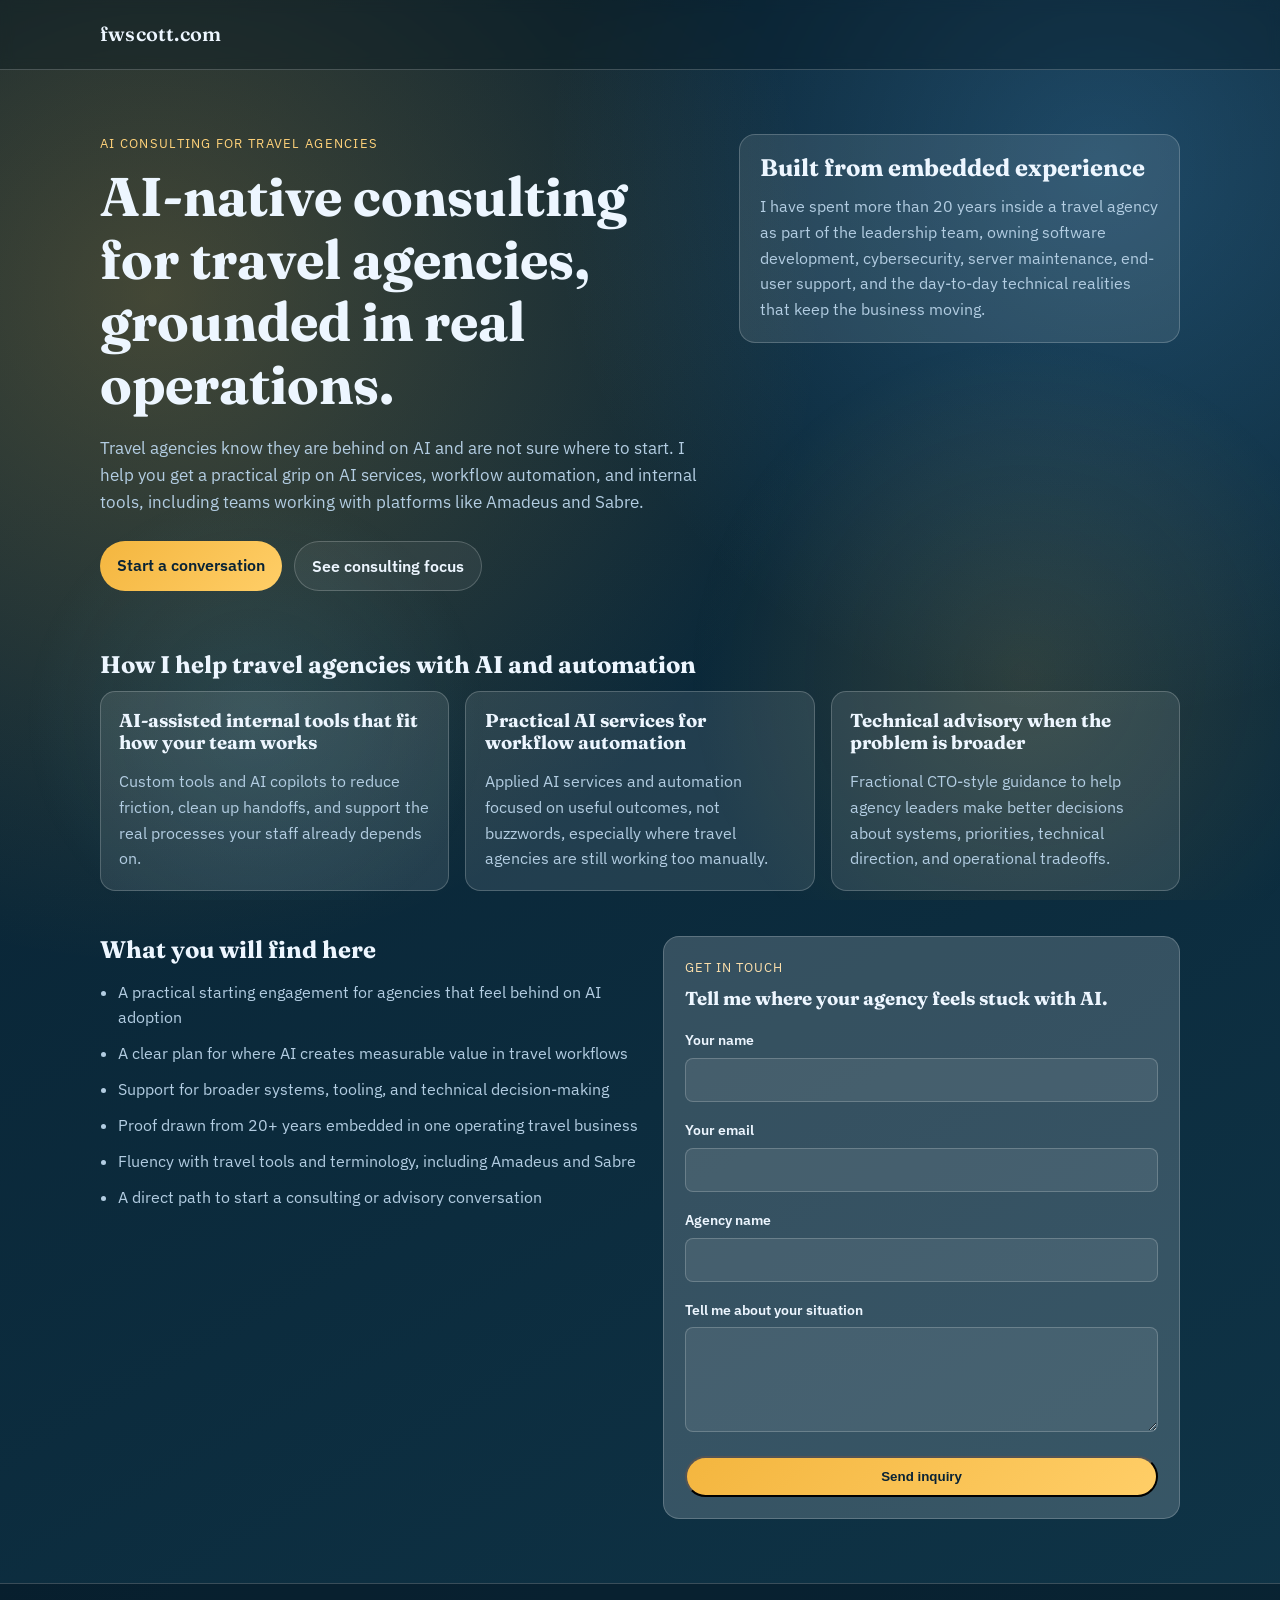
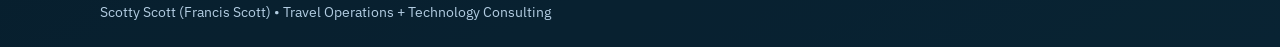
==== consulting/index.html @ 0f4efc43 "Fix formatting of contact form action URL in index.html" ====
<!DOCTYPE html>
<html lang="en">

<head>
    <meta charset="utf-8" />
    <meta name="viewport" content="width=device-width, initial-scale=1" />
    <meta name="description"
        content="AI-native consulting for travel agencies by Scotty Scott (Francis Scott): practical AI services, workflow automation, internal tools, and technical advisory built from 20+ years inside travel operations." />
    <meta name="robots" content="index,follow" />
    <meta name="theme-color" content="#071f2f" />
    <meta property="og:type" content="website" />
    <meta property="og:site_name" content="fwscott.com" />
    <meta property="og:title" content="AI Consulting for Travel Agencies | Scotty Scott" />
    <meta property="og:description"
        content="AI-native consulting for travel agencies: practical AI services, workflow automation, internal tools, and technical advisory grounded in real operations." />
    <meta property="og:url" content="https://www.fwscott.com/consulting/" />
    <meta name="twitter:card" content="summary" />
    <meta name="twitter:title" content="AI Consulting for Travel Agencies | Scotty Scott" />
    <meta name="twitter:description"
        content="AI-native consulting for travel agencies: practical AI services, workflow automation, internal tools, and technical advisory grounded in real operations." />
    <link rel="canonical" href="https://www.fwscott.com/consulting/" />
    <title>AI Consulting for Travel Agencies | Scotty Scott</title>
    <link rel="preconnect" href="https://fonts.googleapis.com" />
    <link rel="preconnect" href="https://fonts.gstatic.com" crossorigin />
    <link
        href="https://fonts.googleapis.com/css2?family=Fraunces:opsz,wght@9..144,400;9..144,600;9..144,700&family=IBM+Plex+Sans:wght@400;500;600;700&display=swap"
        rel="stylesheet" />
    <link rel="stylesheet" href="consulting.css" />

</head>

<body>
    <div class="page-glow" aria-hidden="true"></div>

    <header class="site-header">
        <div class="container header-inner">
            <a class="brand" href="/">fwscott.com</a>
        </div>
    </header>

    <main>
        <section class="hero">
            <div class="container hero-grid">
                <div>
                    <p class="eyebrow">AI Consulting for Travel Agencies</p>
                    <h1>AI-native consulting for travel agencies, grounded in real operations.</h1>
                    <p class="lead">
                        Travel agencies know they are behind on AI and are not sure where to start. I help you get a
                        practical grip on AI services, workflow automation, and internal tools, including teams working
                        with platforms like Amadeus and Sabre.
                    </p>
                    <div class="hero-actions">
                        <a class="btn btn-primary" href="#contact">Start a conversation</a>
                        <a class="btn btn-ghost" href="#focus">See consulting focus</a>
                    </div>
                </div>
                <aside class="hero-note" aria-label="Consulting background">
                    <h2>Built from embedded experience</h2>
                    <p>
                        I have spent more than 20 years inside a travel agency as part of the leadership team, owning
                        software development, cybersecurity, server maintenance, end-user support, and the day-to-day
                        technical realities that keep the business moving.
                    </p>
                </aside>
            </div>
        </section>

        <section class="focus" id="focus">
            <div class="container">
                <h2>How I help travel agencies with AI and automation</h2>
                <div class="focus-grid">
                    <article class="focus-card">
                        <h3>AI-assisted internal tools that fit how your team works</h3>
                        <p>
                            Custom tools and AI copilots to reduce friction, clean up handoffs, and support the real
                            processes your staff already depends on.
                        </p>
                    </article>
                    <article class="focus-card">
                        <h3>Practical AI services for workflow automation</h3>
                        <p>
                            Applied AI services and automation focused on useful outcomes, not buzzwords, especially
                            where travel agencies are still working too manually.
                        </p>
                    </article>
                    <article class="focus-card">
                        <h3>Technical advisory when the problem is broader</h3>
                        <p>
                            Fractional CTO-style guidance to help agency leaders make better decisions about systems,
                            priorities, technical direction, and operational tradeoffs.
                        </p>
                    </article>
                </div>
            </div>
        </section>

        <section class="what-you-find">
            <div class="container split-grid">
                <div>
                    <h2>What you will find here</h2>
                    <ul>
                        <li>A practical starting engagement for agencies that feel behind on AI adoption</li>
                        <li>A clear plan for where AI creates measurable value in travel workflows</li>
                        <li>Support for broader systems, tooling, and technical decision-making</li>
                        <li>Proof drawn from 20+ years embedded in one operating travel business</li>
                        <li>Fluency with travel tools and terminology, including Amadeus and Sabre</li>
                        <li>A direct path to start a consulting or advisory conversation</li>
                    </ul>
                </div>
                <div class="cta-panel" id="contact">
                    <p class="cta-label">Get in touch</p>
                    <h3>Tell me where your agency feels stuck with AI.</h3>
                    <form id="contact-form" class="contact-form" method="POST"
                        action="https://api.web3forms.com/submit">
                        <input type="hidden" name="access_key" value="2ebc52fb-d455-4395-a566-e4ffd54f368d">
                        <input type="hidden" name="subject" value="Travel Consulting Discussion">
                        <div class="form-group">
                            <label for="name">Your name</label>
                            <input type="text" id="name" name="name" required>
                        </div>
                        <div class="form-group">
                            <label for="email">Your email</label>
                            <input type="email" id="email" name="email" required>
                        </div>
                        <div class="form-group">
                            <label for="company">Agency name</label>
                            <input type="text" id="company" name="company">
                        </div>
                        <div class="form-group">
                            <label for="message">Tell me about your situation</label>
                            <textarea id="message" name="message" rows="4" required></textarea>
                        </div>
                        <button type="submit" class="btn btn-primary btn-full">Send inquiry</button>
                    </form>
                    <p id="form-status" style="display:none; margin-top: 1rem; text-align: center;"></p>
                </div>
            </div>
        </section>
    </main>

    <footer class="site-footer">
        <div class="container footer-inner">
            <p>Scotty Scott (Francis Scott) • Travel Operations + Technology Consulting</p>
        </div>
    </footer>

    <script>
        const form = document.getElementById('contact-form');
        const statusMsg = document.getElementById('form-status');

        form.addEventListener('submit', async (e) => {
            e.preventDefault();
            const formData = new FormData(form);
            try {
                const res = await fetch('https://api.web3forms.com/submit', {
                    method: 'POST',
                    body: formData
                });
                const data = await res.json();
                if (data.success) {
                    statusMsg.textContent = 'Thank you! I will be in touch soon.';
                    statusMsg.style.color = '#ffd27a';
                    statusMsg.style.display = 'block';
                    form.reset();
                } else {
                    statusMsg.textContent = 'Something went wrong. Please try again.';
                    statusMsg.style.color = '#ff6b6b';
                    statusMsg.style.display = 'block';
                }
            } catch (err) {
                statusMsg.textContent = 'Error submitting form. Please try again.';
                statusMsg.style.color = '#ff6b6b';
                statusMsg.style.display = 'block';
            }
        });
    </script>
</body>

</html>
---- consulting/consulting.css ----
:root {
    --bg: #071f2f;
    --bg-soft: #0f3447;
    --surface: rgba(245, 250, 255, 0.1);
    --surface-strong: rgba(245, 250, 255, 0.18);
    --text: #edf6ff;
    --muted: #b3cde2;
    --accent: #f4b63f;
    --accent-strong: #ffd27a;
    --border: rgba(255, 255, 255, 0.2);
}

* {
    box-sizing: border-box;
}

body {
    margin: 0;
    background:
        radial-gradient(circle at 12% 18%, rgba(244, 182, 63, 0.25), transparent 38%),
        radial-gradient(circle at 86% 10%, rgba(98, 187, 255, 0.24), transparent 30%),
        linear-gradient(150deg, var(--bg), var(--bg-soft));
    color: var(--text);
    font-family: "IBM Plex Sans", "Segoe UI", sans-serif;
    line-height: 1.6;
    min-height: 100vh;
}

.page-glow {
    position: fixed;
    inset: 0;
    pointer-events: none;
    background:
        radial-gradient(35rem 35rem at 80% 75%, rgba(244, 182, 63, 0.14), transparent 60%),
        radial-gradient(25rem 25rem at 20% 80%, rgba(110, 216, 255, 0.1), transparent 58%);
    z-index: -1;
}

.container {
    width: min(1080px, 92vw);
    margin: 0 auto;
}

.site-header {
    padding: 1.15rem 0;
    border-bottom: 1px solid var(--border);
    backdrop-filter: blur(6px);
    background: rgba(5, 20, 31, 0.35);
}

.header-inner {
    display: flex;
    justify-content: space-between;
    align-items: center;
    gap: 1rem;
}

.brand {
    font-family: "Fraunces", Georgia, serif;
    font-size: 1.25rem;
    font-weight: 600;
    letter-spacing: 0.01em;
    color: var(--text);
    text-decoration: none;
}

.header-link {
    color: var(--muted);
    text-decoration: none;
    font-size: 0.96rem;
}

.header-link:hover,
.header-link:focus-visible {
    color: var(--accent-strong);
}

.hero {
    padding: 4rem 0 2.5rem;
}

.hero-grid {
    display: grid;
    grid-template-columns: 1.4fr 1fr;
    gap: 1.4rem;
    align-items: start;
}

.eyebrow {
    text-transform: uppercase;
    letter-spacing: 0.1em;
    color: var(--accent-strong);
    font-size: 0.8rem;
    margin: 0 0 0.75rem;
}

h1,
h2,
h3 {
    font-family: "Fraunces", Georgia, serif;
    line-height: 1.15;
    margin: 0 0 0.8rem;
}

h1 {
    font-size: clamp(2rem, 5vw, 3.4rem);
    max-width: 18ch;
}

.lead {
    color: var(--muted);
    font-size: 1.07rem;
    max-width: 60ch;
}

.hero-actions {
    display: flex;
    flex-wrap: wrap;
    gap: 0.8rem;
    margin-top: 1.6rem;
}

.btn {
    display: inline-block;
    border-radius: 999px;
    padding: 0.7rem 1.05rem;
    text-decoration: none;
    font-weight: 600;
    transition: transform 200ms ease, background-color 200ms ease, color 200ms ease, border-color 200ms ease;
}

.btn:hover,
.btn:focus-visible {
    transform: translateY(-2px);
}

.btn-primary {
    color: #092335;
    background: linear-gradient(135deg, var(--accent), #ffce67);
}

.btn-primary:hover,
.btn-primary:focus-visible {
    background: linear-gradient(135deg, #ffcf70, #ffe3aa);
}

.btn-ghost {
    color: var(--text);
    border: 1px solid var(--border);
    background: rgba(255, 255, 255, 0.06);
}

.hero-note {
    background: var(--surface);
    border: 1px solid var(--border);
    border-radius: 1rem;
    padding: 1.2rem;
}

.hero-note p {
    margin: 0;
    color: var(--muted);
}

.focus {
    padding: 1.2rem 0 1rem;
}

.focus-grid {
    display: grid;
    grid-template-columns: repeat(3, minmax(0, 1fr));
    gap: 1rem;
}

.focus-card {
    background: var(--surface);
    border: 1px solid var(--border);
    border-radius: 0.95rem;
    padding: 1.15rem;
}

.focus-card p {
    color: var(--muted);
    margin-bottom: 0;
}

.what-you-find {
    padding: 1.8rem 0 4rem;
}

.split-grid {
    display: grid;
    grid-template-columns: 1fr 0.95fr;
    gap: 1.2rem;
}

ul {
    margin: 1rem 0 0;
    padding-left: 1.1rem;
}

li {
    margin-bottom: 0.65rem;
    color: var(--muted);
}

.cta-panel {
    background: var(--surface-strong);
    border: 1px solid var(--border);
    border-radius: 1rem;
    padding: 1.3rem;
}

.cta-label {
    text-transform: uppercase;
    letter-spacing: 0.08em;
    margin: 0 0 0.6rem;
    color: #ffe2ad;
    font-size: 0.8rem;
}

.btn-full {
    width: 100%;
    text-align: center;
    margin-top: 0.5rem;
}

.site-footer {
    border-top: 1px solid var(--border);
    padding: 1rem 0 1.5rem;
    background: rgba(4, 17, 27, 0.45);
}

.footer-inner {
    display: flex;
    justify-content: space-between;
    align-items: center;
    gap: 1rem;
    color: var(--muted);
    font-size: 0.9rem;
}

.footer-inner p {
    margin: 0;
}

.footer-inner a {
    color: var(--accent-strong);
    text-decoration: none;
}

.hero-grid>*,
.focus-card,
.split-grid>* {
    animation: reveal 700ms ease both;
}

.contact-form {
    display: flex;
    flex-direction: column;
    gap: 1rem;
    margin-top: 1.2rem;
}

.form-group {
    display: flex;
    flex-direction: column;
    gap: 0.4rem;
}

.form-group label {
    font-weight: 600;
    font-size: 0.9rem;
    color: var(--text);
}

.form-group input,
.form-group textarea {
    background: rgba(255, 255, 255, 0.08);
    border: 1px solid var(--border);
    border-radius: 0.5rem;
    padding: 0.7rem;
    color: var(--text);
    font-family: inherit;
    font-size: 0.95rem;
    transition: border-color 200ms ease, background-color 200ms ease;
}

.form-group input:focus,
.form-group textarea:focus {
    outline: none;
    border-color: var(--accent-strong);
    background: rgba(255, 255, 255, 0.12);
}

.form-group textarea {
    resize: vertical;
}

.focus-card:nth-child(2) {
    animation-delay: 120ms;
}

.focus-card:nth-child(3) {
    animation-delay: 200ms;
}

@keyframes reveal {
    from {
        opacity: 0;
        transform: translateY(10px);
    }

    to {
        opacity: 1;
        transform: translateY(0);
    }
}

@media (max-width: 920px) {

    .hero-grid,
    .focus-grid,
    .split-grid,
    .footer-inner {
        grid-template-columns: 1fr;
        display: grid;
    }

    .footer-inner {
        gap: 0.45rem;
    }

    .site-header {
        padding: 1rem 0;
    }

    .header-inner {
        flex-direction: column;
        align-items: flex-start;
    }

    .hero {
        padding-top: 2.6rem;
    }
}
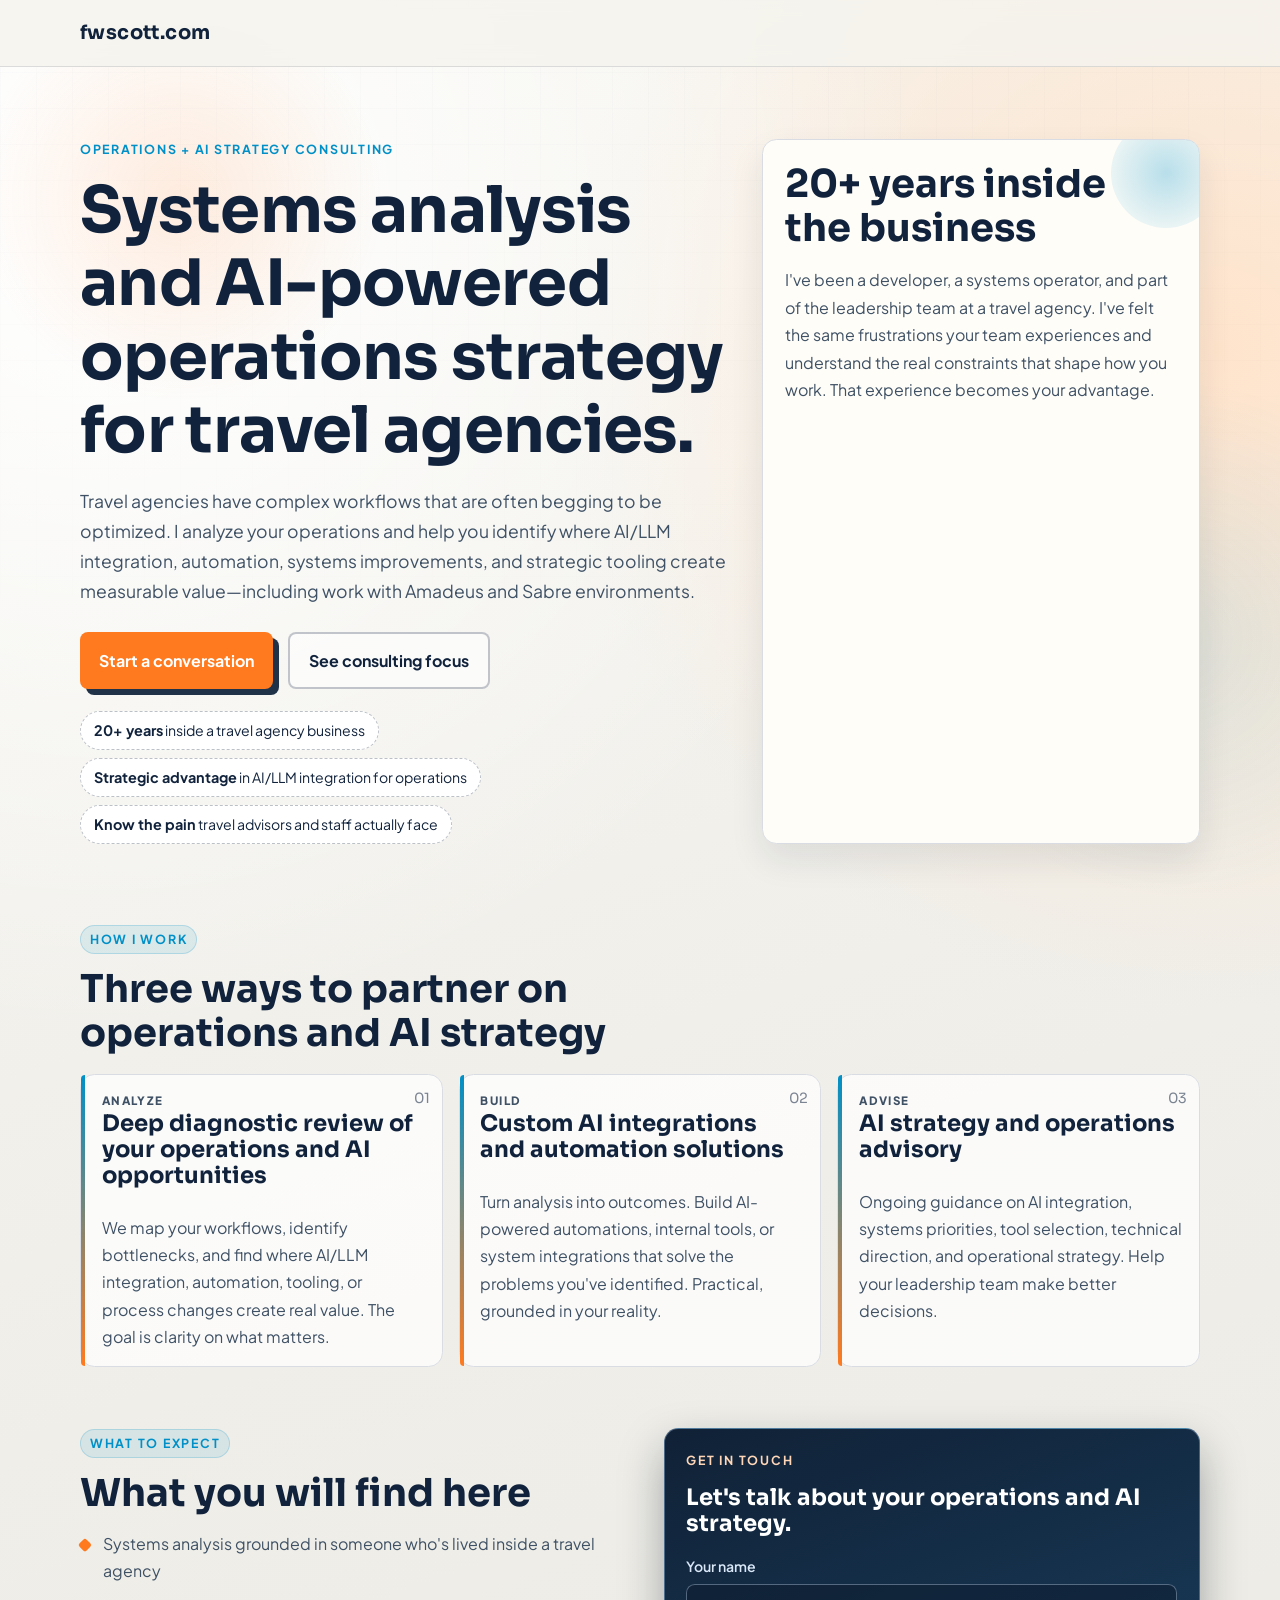
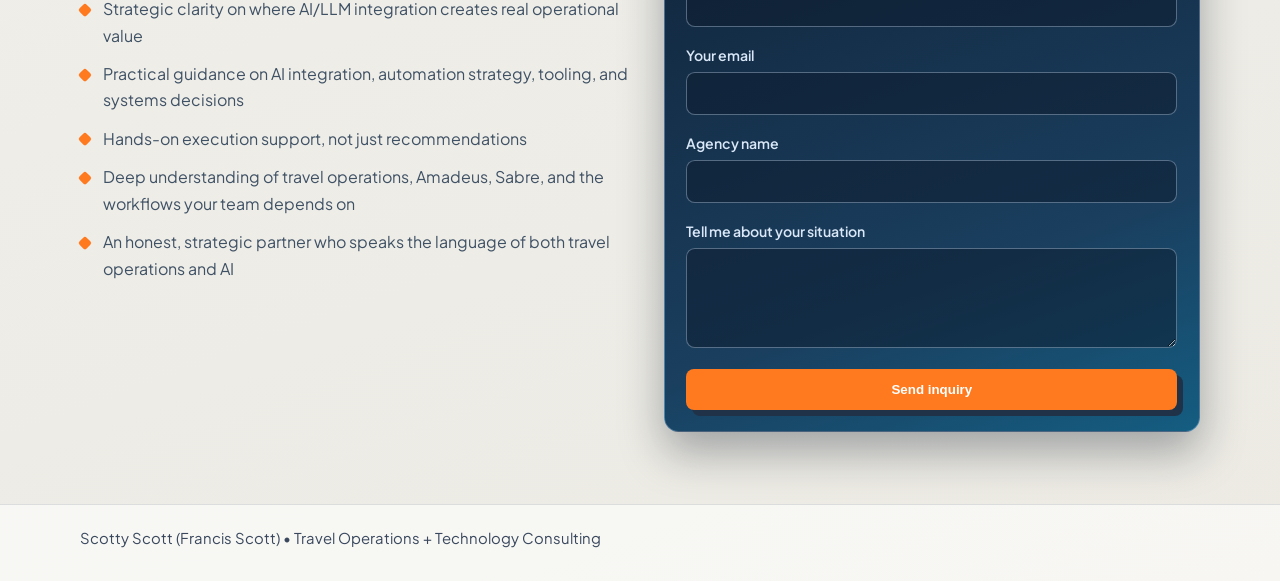
==== commit 0de37ceb: "Update consulting styles and content for clarity and engagement" ====
--- a/consulting/index.html
+++ b/consulting/index.html
@@ -5,25 +5,25 @@
     <meta charset="utf-8" />
     <meta name="viewport" content="width=device-width, initial-scale=1" />
     <meta name="description"
-        content="AI-native consulting for travel agencies by Scotty Scott (Francis Scott): practical AI services, workflow automation, internal tools, and technical advisory built from 20+ years inside travel operations." />
+        content="Travel operations consulting with AI strategy expertise by Scotty Scott: systems analysis, AI/LLM integration, automation strategy, and technical advisory for travel agencies." />
     <meta name="robots" content="index,follow" />
-    <meta name="theme-color" content="#071f2f" />
+    <meta name="theme-color" content="#f5f3ed" />
     <meta property="og:type" content="website" />
     <meta property="og:site_name" content="fwscott.com" />
-    <meta property="og:title" content="AI Consulting for Travel Agencies | Scotty Scott" />
+    <meta property="og:title" content="Travel Operations + AI Strategy Consulting | Scotty Scott" />
     <meta property="og:description"
-        content="AI-native consulting for travel agencies: practical AI services, workflow automation, internal tools, and technical advisory grounded in real operations." />
+        content="Travel operations and AI strategy consulting: diagnostic expertise in systems analysis, AI integration, and automation for travel agencies." />
     <meta property="og:url" content="https://www.fwscott.com/consulting/" />
     <meta name="twitter:card" content="summary" />
-    <meta name="twitter:title" content="AI Consulting for Travel Agencies | Scotty Scott" />
+    <meta name="twitter:title" content="Travel Operations + AI Strategy Consulting | Scotty Scott" />
     <meta name="twitter:description"
-        content="AI-native consulting for travel agencies: practical AI services, workflow automation, internal tools, and technical advisory grounded in real operations." />
+        content="Travel operations and AI strategy consulting: systems analysis, AI/LLM integration, and automation strategy grounded in 20+ years inside a travel agency." />
     <link rel="canonical" href="https://www.fwscott.com/consulting/" />
-    <title>AI Consulting for Travel Agencies | Scotty Scott</title>
+    <title>Travel Operations + AI Strategy Consulting | Scotty Scott</title>
     <link rel="preconnect" href="https://fonts.googleapis.com" />
     <link rel="preconnect" href="https://fonts.gstatic.com" crossorigin />
     <link
-        href="https://fonts.googleapis.com/css2?family=Fraunces:opsz,wght@9..144,400;9..144,600;9..144,700&family=IBM+Plex+Sans:wght@400;500;600;700&display=swap"
+        href="https://fonts.googleapis.com/css2?family=Plus+Jakarta+Sans:wght@400;500;600;700;800&family=Sora:wght@500;600;700;800&display=swap"
         rel="stylesheet" />
     <link rel="stylesheet" href="consulting.css" />
 
@@ -31,6 +31,7 @@
 
 <body>
     <div class="page-glow" aria-hidden="true"></div>
+    <div class="page-grid" aria-hidden="true"></div>
 
     <header class="site-header">
         <div class="container header-inner">
@@ -41,25 +42,26 @@
     <main>
         <section class="hero">
             <div class="container hero-grid">
-                <div>
-                    <p class="eyebrow">AI Consulting for Travel Agencies</p>
-                    <h1>AI-native consulting for travel agencies, grounded in real operations.</h1>
+                <div class="hero-copy">
+                    <p class="eyebrow">Operations + AI Strategy Consulting</p>
+                    <h1>Systems analysis and AI-powered operations strategy for travel agencies.</h1>
                     <p class="lead">
-                        Travel agencies know they are behind on AI and are not sure where to start. I help you get a
-                        practical grip on AI services, workflow automation, and internal tools, including teams working
-                        with platforms like Amadeus and Sabre.
+                        Travel agencies have complex workflows that are often begging to be optimized. I analyze your operations and help you identify where AI/LLM integration, automation, systems improvements, and strategic tooling create measurable value—including work with Amadeus and Sabre environments.
                     </p>
                     <div class="hero-actions">
                         <a class="btn btn-primary" href="#contact">Start a conversation</a>
                         <a class="btn btn-ghost" href="#focus">See consulting focus</a>
                     </div>
+                    <div class="hero-metrics" aria-label="Engagement highlights">
+                        <p><strong>20+ years</strong> inside a travel agency business</p>
+                        <p><strong>Strategic advantage</strong> in AI/LLM integration for operations</p>
+                        <p><strong>Know the pain</strong> travel advisors and staff actually face</p>
+                    </div>
                 </div>
                 <aside class="hero-note" aria-label="Consulting background">
-                    <h2>Built from embedded experience</h2>
+                    <h2>20+ years inside the business</h2>
                     <p>
-                        I have spent more than 20 years inside a travel agency as part of the leadership team, owning
-                        software development, cybersecurity, server maintenance, end-user support, and the day-to-day
-                        technical realities that keep the business moving.
+                        I've been a developer, a systems operator, and part of the leadership team at a travel agency. I've felt the same frustrations your team experiences and understand the real constraints that shape how you work. That experience becomes your advantage.
                     </p>
                 </aside>
             </div>
@@ -67,27 +69,28 @@
 
         <section class="focus" id="focus">
             <div class="container">
-                <h2>How I help travel agencies with AI and automation</h2>
+                <p class="section-kicker">How I work</p>
+                <h2>Three ways to partner on operations and AI strategy</h2>
                 <div class="focus-grid">
                     <article class="focus-card">
-                        <h3>AI-assisted internal tools that fit how your team works</h3>
+                        <p class="focus-label">Analyze</p>
+                        <h3>Deep diagnostic review of your operations and AI opportunities</h3>
                         <p>
-                            Custom tools and AI copilots to reduce friction, clean up handoffs, and support the real
-                            processes your staff already depends on.
+                            We map your workflows, identify bottlenecks, and find where AI/LLM integration, automation, tooling, or process changes create real value. The goal is clarity on what matters.
                         </p>
                     </article>
                     <article class="focus-card">
-                        <h3>Practical AI services for workflow automation</h3>
+                        <p class="focus-label">Build</p>
+                        <h3>Custom AI integrations and automation solutions</h3>
                         <p>
-                            Applied AI services and automation focused on useful outcomes, not buzzwords, especially
-                            where travel agencies are still working too manually.
+                            Turn analysis into outcomes. Build AI-powered automations, internal tools, or system integrations that solve the problems you've identified. Practical, grounded in your reality.
                         </p>
                     </article>
                     <article class="focus-card">
-                        <h3>Technical advisory when the problem is broader</h3>
+                        <p class="focus-label">Advise</p>
+                        <h3>AI strategy and operations advisory</h3>
                         <p>
-                            Fractional CTO-style guidance to help agency leaders make better decisions about systems,
-                            priorities, technical direction, and operational tradeoffs.
+                            Ongoing guidance on AI integration, systems priorities, tool selection, technical direction, and operational strategy. Help your leadership team make better decisions.
                         </p>
                     </article>
                 </div>
@@ -97,19 +100,20 @@
         <section class="what-you-find">
             <div class="container split-grid">
                 <div>
+                    <p class="section-kicker">What to expect</p>
                     <h2>What you will find here</h2>
                     <ul>
-                        <li>A practical starting engagement for agencies that feel behind on AI adoption</li>
-                        <li>A clear plan for where AI creates measurable value in travel workflows</li>
-                        <li>Support for broader systems, tooling, and technical decision-making</li>
-                        <li>Proof drawn from 20+ years embedded in one operating travel business</li>
-                        <li>Fluency with travel tools and terminology, including Amadeus and Sabre</li>
-                        <li>A direct path to start a consulting or advisory conversation</li>
+                        <li>Systems analysis grounded in someone who's lived inside a travel agency</li>
+                        <li>Strategic clarity on where AI/LLM integration creates real operational value</li>
+                        <li>Practical guidance on AI integration, automation strategy, tooling, and systems decisions</li>
+                        <li>Hands-on execution support, not just recommendations</li>
+                        <li>Deep understanding of travel operations, Amadeus, Sabre, and the workflows your team depends on</li>
+                        <li>An honest, strategic partner who speaks the language of both travel operations and AI</li>
                     </ul>
                 </div>
                 <div class="cta-panel" id="contact">
                     <p class="cta-label">Get in touch</p>
-                    <h3>Tell me where your agency feels stuck with AI.</h3>
+                    <h3>Let's talk about your operations and AI strategy.</h3>
                     <form id="contact-form" class="contact-form" method="POST"
                         action="https://api.web3forms.com/submit">
                         <input type="hidden" name="access_key" value="2ebc52fb-d455-4395-a566-e4ffd54f368d">
@@ -132,7 +136,8 @@
                         </div>
                         <button type="submit" class="btn btn-primary btn-full">Send inquiry</button>
                     </form>
-                    <p id="form-status" style="display:none; margin-top: 1rem; text-align: center;"></p>
+                    <p id="form-status" role="status" aria-live="polite"
+                        style="display:none; margin-top: 1rem; text-align: center;"></p>
                 </div>
             </div>
         </section>
@@ -159,17 +164,17 @@
                 const data = await res.json();
                 if (data.success) {
                     statusMsg.textContent = 'Thank you! I will be in touch soon.';
-                    statusMsg.style.color = '#ffd27a';
+                    statusMsg.style.color = '#ffd7b8';
                     statusMsg.style.display = 'block';
                     form.reset();
                 } else {
                     statusMsg.textContent = 'Something went wrong. Please try again.';
-                    statusMsg.style.color = '#ff6b6b';
+                    statusMsg.style.color = '#ffb4b4';
                     statusMsg.style.display = 'block';
                 }
             } catch (err) {
                 statusMsg.textContent = 'Error submitting form. Please try again.';
-                statusMsg.style.color = '#ff6b6b';
+                statusMsg.style.color = '#ffb4b4';
                 statusMsg.style.display = 'block';
             }
         });
--- a/consulting/consulting.css
+++ b/consulting/consulting.css
@@ -1,13 +1,13 @@
 :root {
-    --bg: #071f2f;
-    --bg-soft: #0f3447;
-    --surface: rgba(245, 250, 255, 0.1);
-    --surface-strong: rgba(245, 250, 255, 0.18);
-    --text: #edf6ff;
-    --muted: #b3cde2;
-    --accent: #f4b63f;
-    --accent-strong: #ffd27a;
-    --border: rgba(255, 255, 255, 0.2);
+    --bg: #f5f3ed;
+    --paper: #fffdf8;
+    --ink: #131f2e;
+    --muted: #3f5165;
+    --line: #d9dde3;
+    --deep: #11233c;
+    --accent: #ff7a1f;
+    --accent-soft: #ffd7b8;
+    --rail: #0090c7;
 }
 
 * {
@@ -16,299 +16,441 @@
 
 body {
     margin: 0;
-    background:
-        radial-gradient(circle at 12% 18%, rgba(244, 182, 63, 0.25), transparent 38%),
-        radial-gradient(circle at 86% 10%, rgba(98, 187, 255, 0.24), transparent 30%),
-        linear-gradient(150deg, var(--bg), var(--bg-soft));
-    color: var(--text);
-    font-family: "IBM Plex Sans", "Segoe UI", sans-serif;
-    line-height: 1.6;
     min-height: 100vh;
+    background: radial-gradient(circle at 8% 10%, #ffffff 0, transparent 36%),
+        radial-gradient(circle at 95% 16%, #ffe4cc 0, transparent 30%),
+        linear-gradient(160deg, #f7f6f1 0%, #efeee9 55%, #eceae3 100%);
+    color: var(--ink);
+    font-family: "Plus Jakarta Sans", "Segoe UI", sans-serif;
+    line-height: 1.72;
+    overflow-x: hidden;
+    -webkit-font-smoothing: antialiased;
+    text-rendering: optimizeLegibility;
 }
 
 .page-glow {
     position: fixed;
+    inset: -20% -10%;
+    z-index: -2;
+    pointer-events: none;
+    background: radial-gradient(28rem 28rem at 85% 65%, rgba(0, 144, 199, 0.1), transparent 58%),
+        radial-gradient(22rem 22rem at 20% 30%, rgba(255, 122, 31, 0.14), transparent 58%);
+}
+
+.page-grid {
+    position: fixed;
     inset: 0;
+    z-index: -1;
     pointer-events: none;
-    background:
-        radial-gradient(35rem 35rem at 80% 75%, rgba(244, 182, 63, 0.14), transparent 60%),
-        radial-gradient(25rem 25rem at 20% 80%, rgba(110, 216, 255, 0.1), transparent 58%);
-    z-index: -1;
+    background-image: linear-gradient(rgba(17, 35, 60, 0.04) 1px, transparent 1px),
+        linear-gradient(90deg, rgba(17, 35, 60, 0.04) 1px, transparent 1px);
+    background-size: 36px 36px;
+    mask-image: linear-gradient(to bottom, rgba(0, 0, 0, 0.32), transparent 78%);
 }
 
 .container {
-    width: min(1080px, 92vw);
+    width: min(1120px, 92vw);
     margin: 0 auto;
 }
 
+a:focus-visible,
+button:focus-visible,
+input:focus-visible,
+textarea:focus-visible {
+    outline: 3px solid rgba(0, 144, 199, 0.45);
+    outline-offset: 2px;
+}
+
 .site-header {
-    padding: 1.15rem 0;
-    border-bottom: 1px solid var(--border);
-    backdrop-filter: blur(6px);
-    background: rgba(5, 20, 31, 0.35);
+    position: sticky;
+    top: 0;
+    z-index: 50;
+    backdrop-filter: blur(9px);
+    background: rgba(245, 243, 237, 0.84);
+    border-bottom: 1px solid rgba(17, 35, 60, 0.12);
 }
 
 .header-inner {
     display: flex;
     justify-content: space-between;
     align-items: center;
-    gap: 1rem;
+    min-height: 4.15rem;
 }
 
 .brand {
-    font-family: "Fraunces", Georgia, serif;
-    font-size: 1.25rem;
-    font-weight: 600;
-    letter-spacing: 0.01em;
-    color: var(--text);
+    color: var(--deep);
     text-decoration: none;
-}
-
-.header-link {
-    color: var(--muted);
-    text-decoration: none;
-    font-size: 0.96rem;
-}
-
-.header-link:hover,
-.header-link:focus-visible {
-    color: var(--accent-strong);
+    font-family: "Sora", "Trebuchet MS", sans-serif;
+    font-size: 1.22rem;
+    letter-spacing: 0.02em;
+    font-weight: 700;
 }
 
 .hero {
-    padding: 4rem 0 2.5rem;
+    padding: 4.5rem 0 3rem;
 }
 
 .hero-grid {
     display: grid;
-    grid-template-columns: 1.4fr 1fr;
-    gap: 1.4rem;
-    align-items: start;
-}
-
-.eyebrow {
+    grid-template-columns: minmax(0, 1.35fr) minmax(0, 0.9fr);
+    gap: 1.6rem;
+    align-items: stretch;
+}
+
+.hero-copy {
+    max-width: 46rem;
+}
+
+.eyebrow,
+.section-kicker,
+.cta-label {
+    margin: 0 0 0.8rem;
     text-transform: uppercase;
-    letter-spacing: 0.1em;
-    color: var(--accent-strong);
-    font-size: 0.8rem;
-    margin: 0 0 0.75rem;
+    font-size: 0.78rem;
+    letter-spacing: 0.14em;
+    font-weight: 700;
+    color: var(--rail);
+}
+
+.section-kicker {
+    display: inline-block;
+    background: rgba(0, 144, 199, 0.1);
+    border: 1px solid rgba(0, 144, 199, 0.2);
+    border-radius: 999px;
+    padding: 0.18rem 0.55rem;
 }
 
 h1,
 h2,
 h3 {
-    font-family: "Fraunces", Georgia, serif;
+    margin: 0 0 0.8rem;
     line-height: 1.15;
-    margin: 0 0 0.8rem;
+    color: var(--deep);
+    font-family: "Sora", "Trebuchet MS", sans-serif;
 }
 
 h1 {
-    font-size: clamp(2rem, 5vw, 3.4rem);
-    max-width: 18ch;
+    font-size: clamp(2rem, 5.6vw, 4rem);
+    max-width: 14ch;
+    text-wrap: balance;
+    letter-spacing: -0.01em;
+}
+
+h2 {
+    font-size: clamp(1.45rem, 3vw, 2.4rem);
+    max-width: 24ch;
+}
+
+h3 {
+    font-size: clamp(1.08rem, 2.3vw, 1.42rem);
 }
 
 .lead {
     color: var(--muted);
-    font-size: 1.07rem;
-    max-width: 60ch;
+    font-size: 1.1rem;
+    max-width: 58ch;
+    margin-bottom: 0;
 }
 
 .hero-actions {
     display: flex;
     flex-wrap: wrap;
-    gap: 0.8rem;
+    gap: 0.9rem;
     margin-top: 1.6rem;
 }
 
 .btn {
-    display: inline-block;
-    border-radius: 999px;
-    padding: 0.7rem 1.05rem;
+    display: inline-flex;
+    justify-content: center;
+    align-items: center;
+    border-radius: 0.5rem;
+    padding: 0.8rem 1.2rem;
     text-decoration: none;
-    font-weight: 600;
-    transition: transform 200ms ease, background-color 200ms ease, color 200ms ease, border-color 200ms ease;
+    font-weight: 700;
+    transition: transform 180ms ease, box-shadow 180ms ease, background-color 180ms ease;
 }
 
 .btn:hover,
 .btn:focus-visible {
-    transform: translateY(-2px);
+    transform: translate(-2px, -2px);
 }
 
 .btn-primary {
-    color: #092335;
-    background: linear-gradient(135deg, var(--accent), #ffce67);
+    background: var(--accent);
+    color: #fff;
+    box-shadow: 6px 6px 0 #1f3248;
 }
 
 .btn-primary:hover,
 .btn-primary:focus-visible {
-    background: linear-gradient(135deg, #ffcf70, #ffe3aa);
+    box-shadow: 8px 8px 0 #1f3248;
 }
 
 .btn-ghost {
-    color: var(--text);
-    border: 1px solid var(--border);
-    background: rgba(255, 255, 255, 0.06);
+    border: 2px solid rgba(17, 35, 60, 0.25);
+    color: var(--deep);
+    background: rgba(255, 255, 255, 0.55);
+}
+
+.hero-metrics {
+    margin-top: 1.35rem;
+    display: grid;
+    gap: 0.5rem;
+}
+
+.hero-metrics p {
+    margin: 0;
+    width: fit-content;
+    color: var(--deep);
+    background: #ffffff;
+    border: 1px dashed rgba(17, 35, 60, 0.28);
+    border-radius: 999px;
+    padding: 0.38rem 0.8rem;
+    font-size: 0.88rem;
+}
+
+.hero-metrics strong {
+    font-size: 0.9rem;
 }
 
 .hero-note {
-    background: var(--surface);
-    border: 1px solid var(--border);
-    border-radius: 1rem;
-    padding: 1.2rem;
+    position: relative;
+    background: var(--paper);
+    border: 1px solid var(--line);
+    border-radius: 0.9rem;
+    padding: 1.35rem;
+    box-shadow: 0 16px 34px rgba(17, 35, 60, 0.09);
+    overflow: hidden;
+}
+
+.hero-note::after {
+    content: "";
+    position: absolute;
+    right: -22px;
+    top: -22px;
+    width: 110px;
+    height: 110px;
+    border-radius: 50%;
+    background: radial-gradient(circle, rgba(0, 144, 199, 0.28), rgba(0, 144, 199, 0));
 }
 
 .hero-note p {
-    margin: 0;
+    margin-bottom: 0;
     color: var(--muted);
+    line-height: 1.72;
 }
 
 .focus {
-    padding: 1.2rem 0 1rem;
+    padding: 2rem 0 1.7rem;
 }
 
 .focus-grid {
+    counter-reset: focus-card;
     display: grid;
     grid-template-columns: repeat(3, minmax(0, 1fr));
     gap: 1rem;
+    margin-top: 1.2rem;
 }
 
 .focus-card {
-    background: var(--surface);
-    border: 1px solid var(--border);
-    border-radius: 0.95rem;
-    padding: 1.15rem;
+    counter-increment: focus-card;
+    position: relative;
+    display: flex;
+    flex-direction: column;
+    background: rgba(255, 255, 255, 0.72);
+    border: 1px solid var(--line);
+    border-radius: 0.9rem;
+    padding: 1rem 1rem 1rem 1.3rem;
+    transition: transform 170ms ease, border-color 170ms ease;
+}
+
+.focus-label {
+    margin: 0 0 0.45rem;
+    text-transform: uppercase;
+    letter-spacing: 0.12em;
+    font-size: 0.72rem;
+    color: rgba(17, 35, 60, 0.65);
+    font-weight: 800;
+}
+
+.focus-card::before {
+    content: "0" counter(focus-card);
+    position: absolute;
+    top: 0.65rem;
+    right: 0.75rem;
+    font-family: "Sora", "Trebuchet MS", sans-serif;
+    font-size: 0.88rem;
+    color: rgba(17, 35, 60, 0.55);
+}
+
+.focus-card::after {
+    content: "";
+    position: absolute;
+    left: 0;
+    top: 0;
+    bottom: 0;
+    width: 4px;
+    border-radius: 0.9rem 0 0 0.9rem;
+    background: linear-gradient(180deg, var(--rail), var(--accent));
+}
+
+.focus-card:hover {
+    transform: translateY(-4px);
+    border-color: rgba(17, 35, 60, 0.34);
 }
 
 .focus-card p {
+    margin-bottom: 0;
     color: var(--muted);
-    margin-bottom: 0;
+    line-height: 1.7;
+}
+
+.focus-card h3 {
+    margin-bottom: 0.55rem;
 }
 
 .what-you-find {
-    padding: 1.8rem 0 4rem;
+    padding: 2.1rem 0 4.5rem;
 }
 
 .split-grid {
     display: grid;
-    grid-template-columns: 1fr 0.95fr;
+    grid-template-columns: minmax(0, 1fr) minmax(0, 0.95fr);
     gap: 1.2rem;
+    align-items: start;
 }
 
 ul {
     margin: 1rem 0 0;
-    padding-left: 1.1rem;
+    padding-left: 0;
+    list-style: none;
+    display: grid;
+    gap: 0.74rem;
 }
 
 li {
-    margin-bottom: 0.65rem;
+    position: relative;
+    margin: 0;
+    padding-left: 1.45rem;
     color: var(--muted);
+    line-height: 1.66;
+}
+
+li::before {
+    content: "";
+    position: absolute;
+    left: 0;
+    top: 0.54rem;
+    width: 0.62rem;
+    height: 0.62rem;
+    background: var(--accent);
+    border-radius: 0.15rem;
+    transform: rotate(45deg);
 }
 
 .cta-panel {
-    background: var(--surface-strong);
-    border: 1px solid var(--border);
-    border-radius: 1rem;
-    padding: 1.3rem;
+    color: #f8fbff;
+    background: linear-gradient(160deg, #102136, #1a3f5f 70%, #145d81 100%);
+    border: 1px solid rgba(185, 219, 255, 0.34);
+    border-radius: 0.9rem;
+    padding: 1.35rem;
+    box-shadow: 0 20px 44px rgba(11, 23, 37, 0.34);
+}
+
+.cta-panel h3 {
+    color: #fff;
 }
 
 .cta-label {
-    text-transform: uppercase;
-    letter-spacing: 0.08em;
-    margin: 0 0 0.6rem;
-    color: #ffe2ad;
-    font-size: 0.8rem;
+    color: #ffd7b8;
 }
 
 .btn-full {
     width: 100%;
-    text-align: center;
-    margin-top: 0.5rem;
+    margin-top: 0.35rem;
+    border: 0;
+    cursor: pointer;
+}
+
+.contact-form {
+    display: flex;
+    flex-direction: column;
+    gap: 0.95rem;
+    margin-top: 1.1rem;
+}
+
+.form-group {
+    display: flex;
+    flex-direction: column;
+    gap: 0.33rem;
+}
+
+.form-group label {
+    font-size: 0.88rem;
+    color: #d9e7f7;
+    font-weight: 600;
+}
+
+.form-group input,
+.form-group textarea {
+    border: 1px solid rgba(196, 220, 244, 0.38);
+    background: rgba(12, 27, 44, 0.5);
+    border-radius: 0.55rem;
+    color: #fff;
+    padding: 0.7rem;
+    font-family: inherit;
+    font-size: 0.95rem;
+    transition: border-color 150ms ease, background-color 150ms ease;
+}
+
+.form-group input:focus,
+.form-group textarea:focus {
+    outline: none;
+    border-color: #ffb06e;
+    background: rgba(12, 27, 44, 0.66);
+}
+
+.form-group textarea {
+    resize: vertical;
 }
 
 .site-footer {
-    border-top: 1px solid var(--border);
-    padding: 1rem 0 1.5rem;
-    background: rgba(4, 17, 27, 0.45);
+    border-top: 1px solid rgba(17, 35, 60, 0.12);
+    padding: 1.3rem 0 1.8rem;
+    background: rgba(255, 255, 255, 0.58);
 }
 
 .footer-inner {
     display: flex;
+    align-items: center;
     justify-content: space-between;
-    align-items: center;
     gap: 1rem;
-    color: var(--muted);
-    font-size: 0.9rem;
 }
 
 .footer-inner p {
     margin: 0;
-}
-
-.footer-inner a {
-    color: var(--accent-strong);
-    text-decoration: none;
+    color: #39485d;
+    font-size: 0.93rem;
 }
 
 .hero-grid>*,
 .focus-card,
 .split-grid>* {
-    animation: reveal 700ms ease both;
-}
-
-.contact-form {
-    display: flex;
-    flex-direction: column;
-    gap: 1rem;
-    margin-top: 1.2rem;
-}
-
-.form-group {
-    display: flex;
-    flex-direction: column;
-    gap: 0.4rem;
-}
-
-.form-group label {
-    font-weight: 600;
-    font-size: 0.9rem;
-    color: var(--text);
-}
-
-.form-group input,
-.form-group textarea {
-    background: rgba(255, 255, 255, 0.08);
-    border: 1px solid var(--border);
-    border-radius: 0.5rem;
-    padding: 0.7rem;
-    color: var(--text);
-    font-family: inherit;
-    font-size: 0.95rem;
-    transition: border-color 200ms ease, background-color 200ms ease;
-}
-
-.form-group input:focus,
-.form-group textarea:focus {
-    outline: none;
-    border-color: var(--accent-strong);
-    background: rgba(255, 255, 255, 0.12);
-}
-
-.form-group textarea {
-    resize: vertical;
+    animation: reveal-up 680ms ease both;
 }
 
 .focus-card:nth-child(2) {
-    animation-delay: 120ms;
+    animation-delay: 80ms;
 }
 
 .focus-card:nth-child(3) {
-    animation-delay: 200ms;
-}
-
-@keyframes reveal {
+    animation-delay: 160ms;
+}
+
+@keyframes reveal-up {
     from {
         opacity: 0;
-        transform: translateY(10px);
+        transform: translateY(12px);
     }
 
     to {
@@ -317,30 +459,68 @@
     }
 }
 
-@media (max-width: 920px) {
+@media (max-width: 980px) {
+    .hero {
+        padding-top: 3rem;
+    }
 
     .hero-grid,
-    .focus-grid,
-    .split-grid,
-    .footer-inner {
+    .split-grid {
         grid-template-columns: 1fr;
-        display: grid;
-    }
-
-    .footer-inner {
-        gap: 0.45rem;
-    }
-
+    }
+
+    .hero-note {
+        max-width: 42rem;
+    }
+
+    .hero-copy {
+        max-width: 100%;
+    }
+
+    .focus-grid {
+        grid-template-columns: 1fr;
+    }
+}
+
+@media (prefers-reduced-motion: reduce) {
+
+    *,
+    *::before,
+    *::after {
+        animation: none !important;
+        transition: none !important;
+        scroll-behavior: auto !important;
+    }
+}
+
+@media (max-width: 640px) {
     .site-header {
-        padding: 1rem 0;
+        position: static;
     }
 
     .header-inner {
-        flex-direction: column;
-        align-items: flex-start;
+        min-height: 3.55rem;
     }
 
     .hero {
-        padding-top: 2.6rem;
+        padding-top: 2.2rem;
+    }
+
+    h1 {
+        font-size: clamp(1.8rem, 11vw, 2.7rem);
+    }
+
+    .btn {
+        width: 100%;
+    }
+
+    .hero-metrics p {
+        width: 100%;
+    }
+
+    .cta-panel,
+    .hero-note,
+    .focus-card {
+        border-radius: 0.72rem;
     }
 }
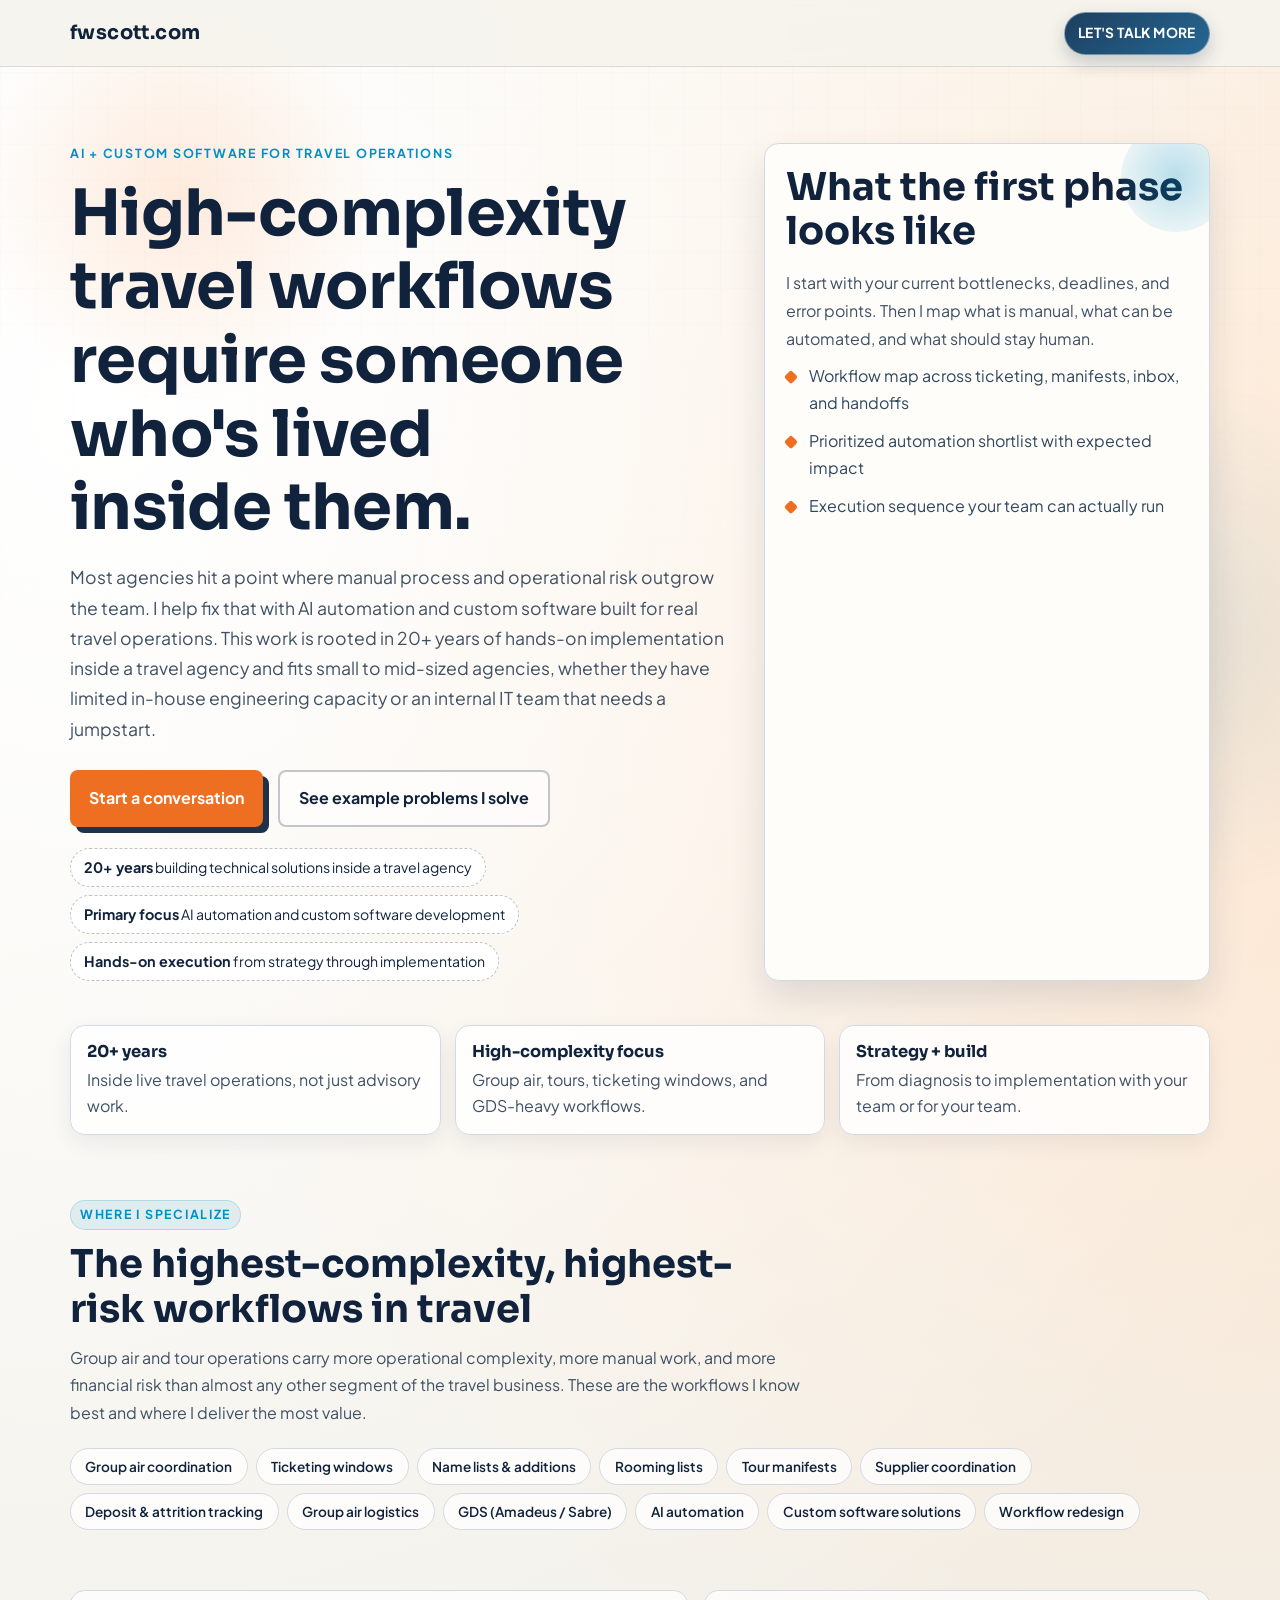
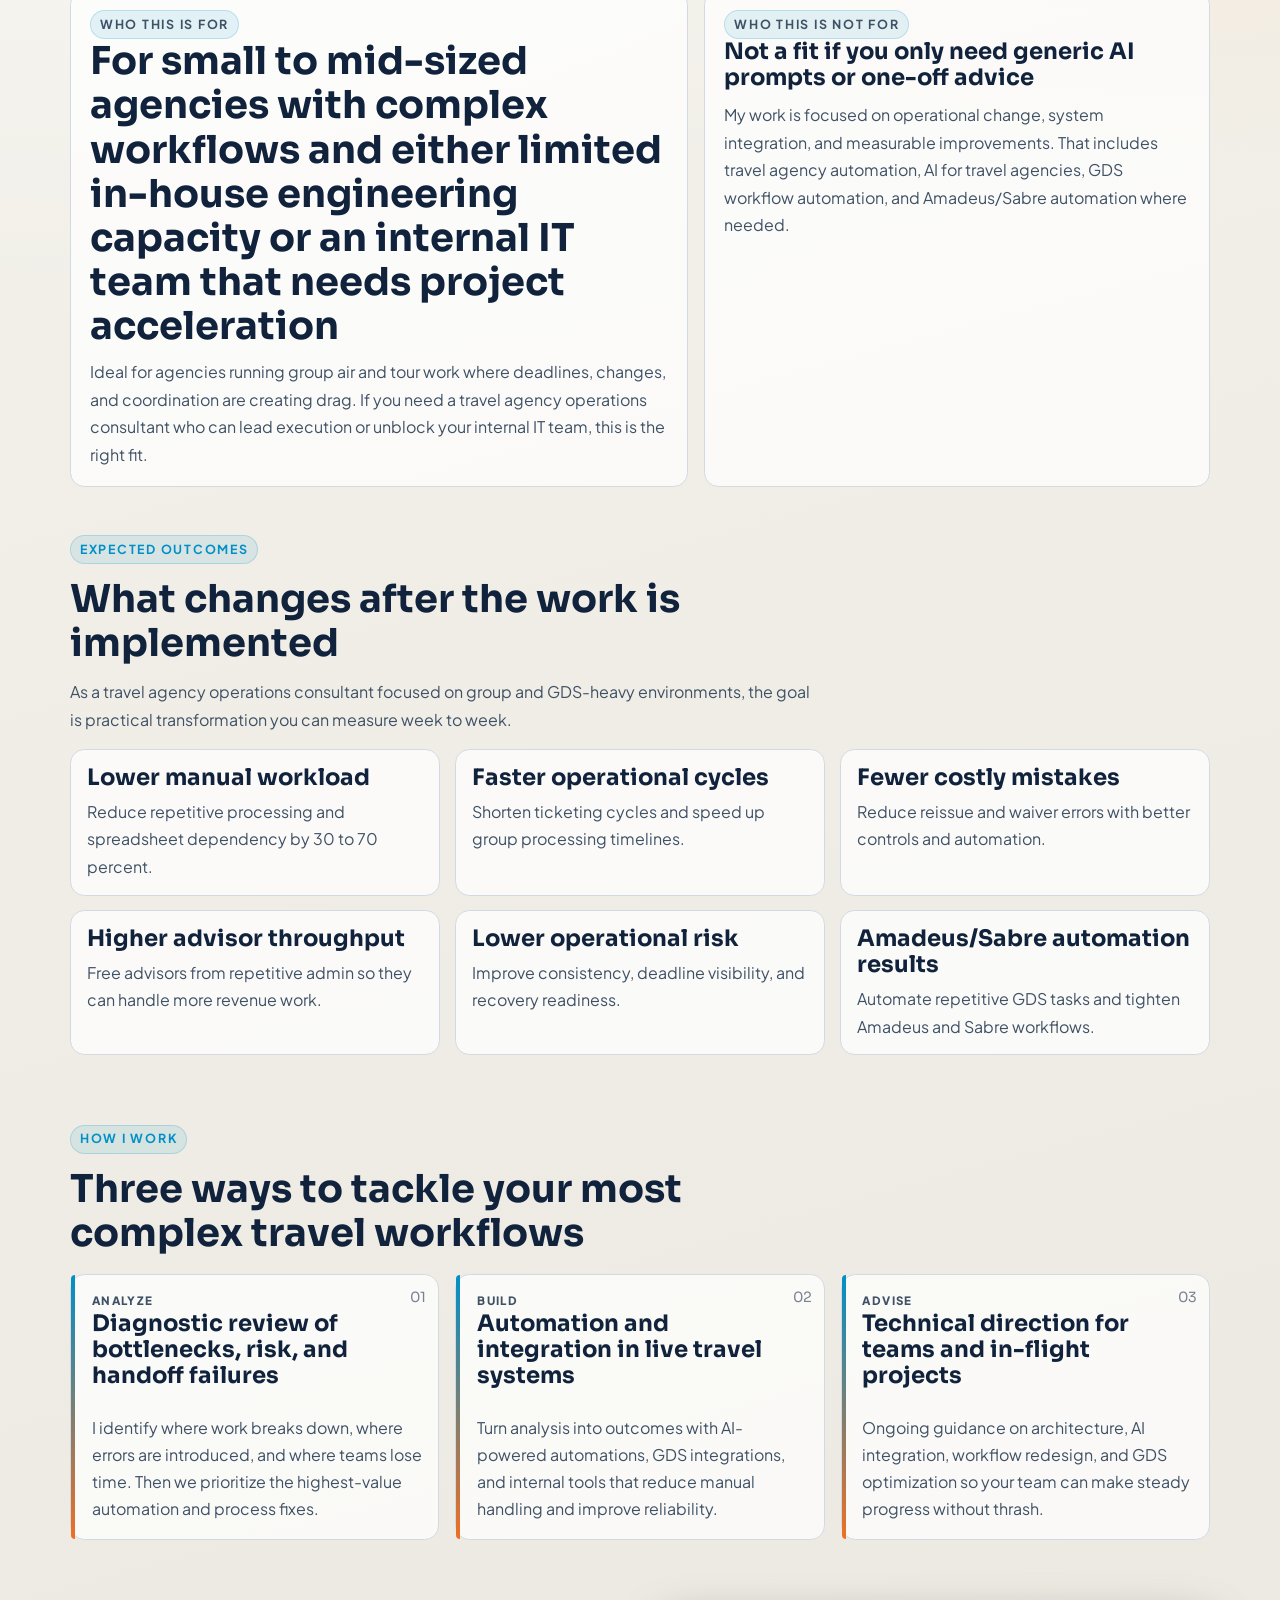
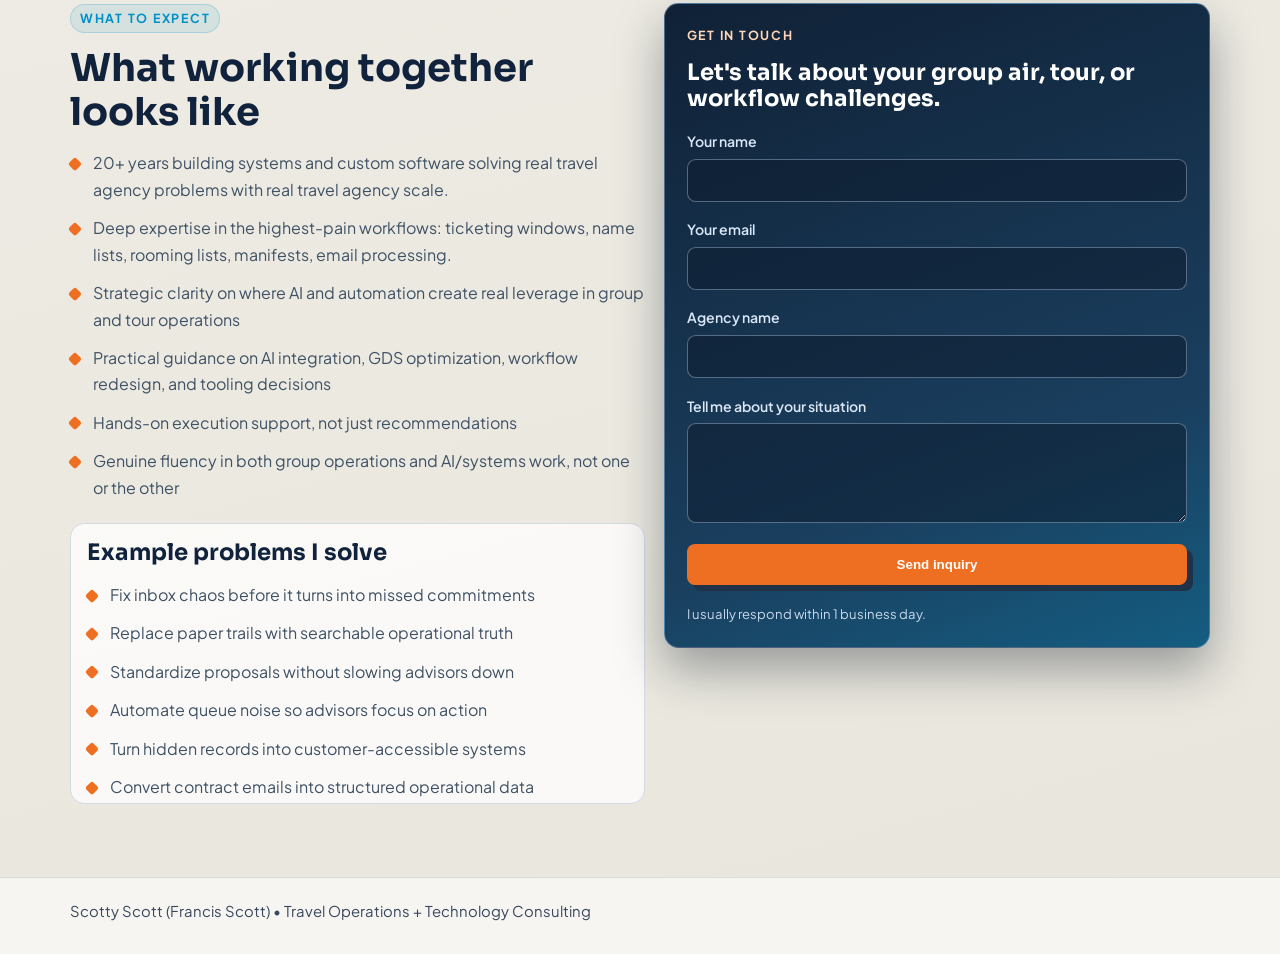
==== commit e5aacb07: "Update consulting content and styles for clarity and engagement" ====
--- a/consulting/index.html
+++ b/consulting/index.html
@@ -5,21 +5,22 @@
     <meta charset="utf-8" />
     <meta name="viewport" content="width=device-width, initial-scale=1" />
     <meta name="description"
-        content="Travel operations consulting with AI strategy expertise by Scotty Scott: systems analysis, AI/LLM integration, automation strategy, and technical advisory for travel agencies." />
+        content="Travel operations consulting focused on AI and custom software development for high-complexity workflows: group air, tours, ticketing windows, and GDS operations. 20+ years of hands-on implementation inside a travel agency." />
     <meta name="robots" content="index,follow" />
     <meta name="theme-color" content="#f5f3ed" />
     <meta property="og:type" content="website" />
     <meta property="og:site_name" content="fwscott.com" />
-    <meta property="og:title" content="Travel Operations + AI Strategy Consulting | Scotty Scott" />
+    <meta property="og:title"
+        content="High-Complexity Travel Operations + AI Strategy | Group Air, Tours &amp; Complex Workflows | Scotty Scott" />
     <meta property="og:description"
-        content="Travel operations and AI strategy consulting: diagnostic expertise in systems analysis, AI integration, and automation for travel agencies." />
+        content="Consulting for agencies dealing with group air, tour operations, and high-complexity workflows. AI automation and custom software development backed by 20+ years of hands-on implementation inside a travel agency." />
     <meta property="og:url" content="https://www.fwscott.com/consulting/" />
     <meta name="twitter:card" content="summary" />
-    <meta name="twitter:title" content="Travel Operations + AI Strategy Consulting | Scotty Scott" />
+    <meta name="twitter:title" content="High-Complexity Travel Operations + AI Strategy | Scotty Scott" />
     <meta name="twitter:description"
-        content="Travel operations and AI strategy consulting: systems analysis, AI/LLM integration, and automation strategy grounded in 20+ years inside a travel agency." />
+        content="Travel operations consulting for group air, tours, and high-complexity workflows. Focused on AI automation and custom software development, backed by 20+ years of hands-on implementation inside a travel agency." />
     <link rel="canonical" href="https://www.fwscott.com/consulting/" />
-    <title>Travel Operations + AI Strategy Consulting | Scotty Scott</title>
+    <title>High-Complexity Travel Operations + AI Strategy | Scotty Scott</title>
     <link rel="preconnect" href="https://fonts.googleapis.com" />
     <link rel="preconnect" href="https://fonts.gstatic.com" crossorigin />
     <link
@@ -36,6 +37,7 @@
     <header class="site-header">
         <div class="container header-inner">
             <a class="brand" href="/">fwscott.com</a>
+            <a class="header-cta" href="#contact">Let's talk more</a>
         </div>
     </header>
 
@@ -43,54 +45,170 @@
         <section class="hero">
             <div class="container hero-grid">
                 <div class="hero-copy">
-                    <p class="eyebrow">Operations + AI Strategy Consulting</p>
-                    <h1>Systems analysis and AI-powered operations strategy for travel agencies.</h1>
+                    <p class="eyebrow">AI + Custom Software for Travel Operations</p>
+                    <h1>High-complexity travel workflows require someone who's lived inside them.</h1>
                     <p class="lead">
-                        Travel agencies have complex workflows that are often begging to be optimized. I analyze your operations and help you identify where AI/LLM integration, automation, systems improvements, and strategic tooling create measurable value—including work with Amadeus and Sabre environments.
+                        Most agencies hit a point where manual process and operational risk outgrow the team. I help
+                        fix that with AI automation and custom software built for real travel operations. This work is
+                        rooted in 20+ years of hands-on implementation inside a travel agency and fits small to
+                        mid-sized agencies, whether they have
+                        limited in-house engineering capacity or an
+                        internal IT team that needs a jumpstart.
                     </p>
                     <div class="hero-actions">
                         <a class="btn btn-primary" href="#contact">Start a conversation</a>
-                        <a class="btn btn-ghost" href="#focus">See consulting focus</a>
+                        <a class="btn btn-ghost" href="#problems">See example problems I solve</a>
                     </div>
                     <div class="hero-metrics" aria-label="Engagement highlights">
-                        <p><strong>20+ years</strong> inside a travel agency business</p>
-                        <p><strong>Strategic advantage</strong> in AI/LLM integration for operations</p>
-                        <p><strong>Know the pain</strong> travel advisors and staff actually face</p>
+                        <p><strong>20+ years</strong> building technical solutions inside a travel agency</p>
+                        <p><strong>Primary focus</strong> AI automation and custom software development</p>
+                        <p><strong>Hands-on execution</strong> from strategy through implementation</p>
                     </div>
                 </div>
                 <aside class="hero-note" aria-label="Consulting background">
-                    <h2>20+ years inside the business</h2>
+                    <h2>What the first phase looks like</h2>
                     <p>
-                        I've been a developer, a systems operator, and part of the leadership team at a travel agency. I've felt the same frustrations your team experiences and understand the real constraints that shape how you work. That experience becomes your advantage.
+                        I start with your current bottlenecks, deadlines, and error points. Then I map what is manual,
+                        what can be automated, and what should stay human.
                     </p>
+                    <ul class="note-list">
+                        <li>Workflow map across ticketing, manifests, inbox, and handoffs</li>
+                        <li>Prioritized automation shortlist with expected impact</li>
+                        <li>Execution sequence your team can actually run</li>
+                    </ul>
                 </aside>
+            </div>
+        </section>
+
+        <section class="proof-strip" aria-label="Consulting credibility highlights">
+            <div class="container proof-grid">
+                <article class="proof-card">
+                    <p class="proof-number">20+ years</p>
+                    <p class="proof-text">Inside live travel operations, not just advisory work.</p>
+                </article>
+                <article class="proof-card">
+                    <p class="proof-number">High-complexity focus</p>
+                    <p class="proof-text">Group air, tours, ticketing windows, and GDS-heavy workflows.</p>
+                </article>
+                <article class="proof-card">
+                    <p class="proof-number">Strategy + build</p>
+                    <p class="proof-text">From diagnosis to implementation with your team or for your team.</p>
+                </article>
+            </div>
+        </section>
+
+        <section class="workflows" id="workflows">
+            <div class="container">
+                <p class="section-kicker">Where I specialize</p>
+                <h2>The highest-complexity, highest-risk workflows in travel</h2>
+                <p class="workflows-intro">Group air and tour operations carry more operational complexity, more
+                    manual work, and more financial risk than almost any other segment of the travel business. These are
+                    the workflows I know best and where I deliver the most value.</p>
+                <div class="workflow-tags" aria-label="Specialty workflow areas">
+                    <span>Group air coordination</span>
+                    <span>Ticketing windows</span>
+                    <span>Name lists &amp; additions</span>
+                    <span>Rooming lists</span>
+                    <span>Tour manifests</span>
+                    <span>Supplier coordination</span>
+                    <span>Deposit &amp; attrition tracking</span>
+                    <span>Group air logistics</span>
+                    <span>GDS (Amadeus / Sabre)</span>
+                    <span>AI automation</span>
+                    <span>Custom software solutions</span>
+                    <span>Workflow redesign</span>
+                </div>
+            </div>
+        </section>
+
+        <section class="audience" id="audience">
+            <div class="container audience-grid">
+                <div class="audience-card">
+                    <p class="section-kicker">Who this is for</p>
+                    <h2>For small to mid-sized agencies with complex workflows and either limited in-house engineering
+                        capacity or
+                        an internal IT team that needs project acceleration</h2>
+                    <p>
+                        Ideal for agencies running group air and tour work where deadlines, changes, and coordination
+                        are creating drag. If you need a travel agency operations consultant who can lead execution or
+                        unblock your internal IT team, this is the right fit.
+                    </p>
+                </div>
+                <div class="audience-card">
+                    <p class="section-kicker">Who this is not for</p>
+                    <h3>Not a fit if you only need generic AI prompts or one-off advice</h3>
+                    <p>
+                        My work is focused on operational change, system integration, and measurable improvements.
+                        That includes travel agency automation, AI for travel agencies, GDS workflow automation,
+                        and Amadeus/Sabre automation where needed.
+                    </p>
+                </div>
+            </div>
+        </section>
+
+        <section class="outcomes" id="outcomes">
+            <div class="container">
+                <p class="section-kicker">Expected outcomes</p>
+                <h2>What changes after the work is implemented</h2>
+                <p class="workflows-intro">As a travel agency operations consultant focused on group and GDS-heavy
+                    environments, the goal is practical transformation you can measure week to week.</p>
+                <div class="outcomes-grid">
+                    <article class="outcome-card">
+                        <h3>Lower manual workload</h3>
+                        <p>Reduce repetitive processing and spreadsheet dependency by 30 to 70 percent.</p>
+                    </article>
+                    <article class="outcome-card">
+                        <h3>Faster operational cycles</h3>
+                        <p>Shorten ticketing cycles and speed up group processing timelines.</p>
+                    </article>
+                    <article class="outcome-card">
+                        <h3>Fewer costly mistakes</h3>
+                        <p>Reduce reissue and waiver errors with better controls and automation.</p>
+                    </article>
+                    <article class="outcome-card">
+                        <h3>Higher advisor throughput</h3>
+                        <p>Free advisors from repetitive admin so they can handle more revenue work.</p>
+                    </article>
+                    <article class="outcome-card">
+                        <h3>Lower operational risk</h3>
+                        <p>Improve consistency, deadline visibility, and recovery readiness.</p>
+                    </article>
+                    <article class="outcome-card">
+                        <h3>Amadeus/Sabre automation results</h3>
+                        <p>Automate repetitive GDS tasks and tighten Amadeus and Sabre workflows.</p>
+                    </article>
+                </div>
             </div>
         </section>
 
         <section class="focus" id="focus">
             <div class="container">
                 <p class="section-kicker">How I work</p>
-                <h2>Three ways to partner on operations and AI strategy</h2>
+                <h2>Three ways to tackle your most complex travel workflows</h2>
                 <div class="focus-grid">
                     <article class="focus-card">
                         <p class="focus-label">Analyze</p>
-                        <h3>Deep diagnostic review of your operations and AI opportunities</h3>
+                        <h3>Diagnostic review of bottlenecks, risk, and handoff failures</h3>
                         <p>
-                            We map your workflows, identify bottlenecks, and find where AI/LLM integration, automation, tooling, or process changes create real value. The goal is clarity on what matters.
+                            I identify where work breaks down, where errors are introduced, and where teams lose
+                            time.
+                            Then we prioritize the highest-value automation and process fixes.
                         </p>
                     </article>
                     <article class="focus-card">
                         <p class="focus-label">Build</p>
-                        <h3>Custom AI integrations and automation solutions</h3>
+                        <h3>Automation and integration in live travel systems</h3>
                         <p>
-                            Turn analysis into outcomes. Build AI-powered automations, internal tools, or system integrations that solve the problems you've identified. Practical, grounded in your reality.
+                            Turn analysis into outcomes with AI-powered automations, GDS integrations, and internal
+                            tools that reduce manual handling and improve reliability.
                         </p>
                     </article>
                     <article class="focus-card">
                         <p class="focus-label">Advise</p>
-                        <h3>AI strategy and operations advisory</h3>
+                        <h3>Technical direction for teams and in-flight projects</h3>
                         <p>
-                            Ongoing guidance on AI integration, systems priorities, tool selection, technical direction, and operational strategy. Help your leadership team make better decisions.
+                            Ongoing guidance on architecture, AI integration, workflow redesign, and GDS optimization
+                            so your team can make steady progress without thrash.
                         </p>
                     </article>
                 </div>
@@ -101,19 +219,34 @@
             <div class="container split-grid">
                 <div>
                     <p class="section-kicker">What to expect</p>
-                    <h2>What you will find here</h2>
+                    <h2>What working together looks like</h2>
                     <ul>
-                        <li>Systems analysis grounded in someone who's lived inside a travel agency</li>
-                        <li>Strategic clarity on where AI/LLM integration creates real operational value</li>
-                        <li>Practical guidance on AI integration, automation strategy, tooling, and systems decisions</li>
+                        <li>20+ years building systems and custom software solving real travel agency problems with real
+                            travel agency scale.</li>
+                        <li>Deep expertise in the highest-pain workflows: ticketing windows, name lists,
+                            rooming lists, manifests, email processing.</li>
+                        <li>Strategic clarity on where AI and automation create real leverage in group and tour
+                            operations</li>
+                        <li>Practical guidance on AI integration, GDS optimization, workflow redesign, and tooling
+                            decisions</li>
                         <li>Hands-on execution support, not just recommendations</li>
-                        <li>Deep understanding of travel operations, Amadeus, Sabre, and the workflows your team depends on</li>
-                        <li>An honest, strategic partner who speaks the language of both travel operations and AI</li>
+                        <li>Genuine fluency in both group operations and AI/systems work, not one or the other</li>
                     </ul>
+                    <div class="secondary-cta" id="problems">
+                        <h3>Example problems I solve</h3>
+                        <ul>
+                            <li>Fix inbox chaos before it turns into missed commitments</li>
+                            <li>Replace paper trails with searchable operational truth</li>
+                            <li>Standardize proposals without slowing advisors down</li>
+                            <li>Automate queue noise so advisors focus on action</li>
+                            <li>Turn hidden records into customer-accessible systems</li>
+                            <li>Convert contract emails into structured operational data</li>
+                        </ul>
+                    </div>
                 </div>
                 <div class="cta-panel" id="contact">
                     <p class="cta-label">Get in touch</p>
-                    <h3>Let's talk about your operations and AI strategy.</h3>
+                    <h3>Let's talk about your group air, tour, or workflow challenges.</h3>
                     <form id="contact-form" class="contact-form" method="POST"
                         action="https://api.web3forms.com/submit">
                         <input type="hidden" name="access_key" value="2ebc52fb-d455-4395-a566-e4ffd54f368d">
@@ -135,9 +268,9 @@
                             <textarea id="message" name="message" rows="4" required></textarea>
                         </div>
                         <button type="submit" class="btn btn-primary btn-full">Send inquiry</button>
+                        <p class="form-note">I usually respond within 1 business day.</p>
                     </form>
-                    <p id="form-status" role="status" aria-live="polite"
-                        style="display:none; margin-top: 1rem; text-align: center;"></p>
+                    <p id="form-status" class="form-status" role="status" aria-live="polite"></p>
                 </div>
             </div>
         </section>
--- a/consulting/consulting.css
+++ b/consulting/consulting.css
@@ -1,12 +1,12 @@
 :root {
-    --bg: #f5f3ed;
-    --paper: #fffdf8;
+    --bg: #f3f1ea;
+    --paper: #fffdf9;
     --ink: #131f2e;
     --muted: #3f5165;
-    --line: #d9dde3;
+    --line: #d3d9e2;
     --deep: #11233c;
-    --accent: #ff7a1f;
-    --accent-soft: #ffd7b8;
+    --accent: #ef6f22;
+    --accent-soft: #ffd4b2;
     --rail: #0090c7;
 }
 
@@ -17,9 +17,9 @@
 body {
     margin: 0;
     min-height: 100vh;
-    background: radial-gradient(circle at 8% 10%, #ffffff 0, transparent 36%),
-        radial-gradient(circle at 95% 16%, #ffe4cc 0, transparent 30%),
-        linear-gradient(160deg, #f7f6f1 0%, #efeee9 55%, #eceae3 100%);
+    background: radial-gradient(circle at 8% 10%, #ffffff 0, transparent 38%),
+        radial-gradient(circle at 95% 16%, #ffe3ca 0, transparent 30%),
+        linear-gradient(165deg, #f8f6ef 0%, #efede6 56%, #e9e6dd 100%);
     color: var(--ink);
     font-family: "Plus Jakarta Sans", "Segoe UI", sans-serif;
     line-height: 1.72;
@@ -45,12 +45,16 @@
     background-image: linear-gradient(rgba(17, 35, 60, 0.04) 1px, transparent 1px),
         linear-gradient(90deg, rgba(17, 35, 60, 0.04) 1px, transparent 1px);
     background-size: 36px 36px;
-    mask-image: linear-gradient(to bottom, rgba(0, 0, 0, 0.32), transparent 78%);
+    mask-image: linear-gradient(to bottom, rgba(0, 0, 0, 0.28), transparent 82%);
 }
 
 .container {
-    width: min(1120px, 92vw);
+    width: min(1140px, 92vw);
     margin: 0 auto;
+}
+
+main section {
+    position: relative;
 }
 
 a:focus-visible,
@@ -66,7 +70,7 @@
     top: 0;
     z-index: 50;
     backdrop-filter: blur(9px);
-    background: rgba(245, 243, 237, 0.84);
+    background: rgba(245, 243, 237, 0.9);
     border-bottom: 1px solid rgba(17, 35, 60, 0.12);
 }
 
@@ -75,6 +79,7 @@
     justify-content: space-between;
     align-items: center;
     min-height: 4.15rem;
+    gap: 1rem;
 }
 
 .brand {
@@ -86,8 +91,29 @@
     font-weight: 700;
 }
 
+.header-cta {
+    color: #fff;
+    text-decoration: none;
+    font-size: 0.86rem;
+    font-weight: 700;
+    letter-spacing: 0.03em;
+    text-transform: uppercase;
+    padding: 0.55rem 0.82rem;
+    border-radius: 999px;
+    background: linear-gradient(140deg, #1d3f5f, #256793);
+    border: 1px solid rgba(255, 255, 255, 0.4);
+    box-shadow: 0 8px 18px rgba(17, 35, 60, 0.2);
+    transition: transform 150ms ease, box-shadow 150ms ease;
+}
+
+.header-cta:hover,
+.header-cta:focus-visible {
+    transform: translateY(-1px);
+    box-shadow: 0 10px 24px rgba(17, 35, 60, 0.24);
+}
+
 .hero {
-    padding: 4.5rem 0 3rem;
+    padding: 4.7rem 0 2.4rem;
 }
 
 .hero-grid {
@@ -218,8 +244,8 @@
     background: var(--paper);
     border: 1px solid var(--line);
     border-radius: 0.9rem;
-    padding: 1.35rem;
-    box-shadow: 0 16px 34px rgba(17, 35, 60, 0.09);
+    padding: 1.35rem 1.3rem;
+    box-shadow: 0 18px 36px rgba(17, 35, 60, 0.12);
     overflow: hidden;
 }
 
@@ -235,13 +261,54 @@
 }
 
 .hero-note p {
-    margin-bottom: 0;
+    margin-bottom: 0.7rem;
     color: var(--muted);
     line-height: 1.72;
 }
 
+.note-list {
+    margin-top: 0.35rem;
+}
+
+.note-list li {
+    color: #2f475e;
+}
+
+.proof-strip {
+    padding: 0.35rem 0 1.65rem;
+}
+
+.proof-grid {
+    display: grid;
+    grid-template-columns: repeat(3, minmax(0, 1fr));
+    gap: 0.85rem;
+}
+
+.proof-card {
+    background: rgba(255, 255, 255, 0.82);
+    border: 1px solid var(--line);
+    border-radius: 0.9rem;
+    padding: 1rem;
+    box-shadow: 0 8px 22px rgba(17, 35, 60, 0.07);
+}
+
+.proof-number {
+    margin: 0 0 0.35rem;
+    font-family: "Sora", "Trebuchet MS", sans-serif;
+    font-size: 1.02rem;
+    line-height: 1.2;
+    color: var(--deep);
+    font-weight: 700;
+}
+
+.proof-text {
+    margin: 0;
+    color: var(--muted);
+    line-height: 1.6;
+}
+
 .focus {
-    padding: 2rem 0 1.7rem;
+    padding: 2.15rem 0 1.75rem;
 }
 
 .focus-grid {
@@ -299,6 +366,107 @@
     border-color: rgba(17, 35, 60, 0.34);
 }
 
+.workflows {
+    padding: 2.35rem 0 2rem;
+}
+
+.workflows-intro {
+    color: var(--muted);
+    font-size: 1rem;
+    max-width: 62ch;
+    margin-top: 0.5rem;
+    margin-bottom: 0;
+}
+
+.workflow-tags {
+    display: flex;
+    flex-wrap: wrap;
+    gap: 0.5rem;
+    margin-top: 1.4rem;
+}
+
+.workflow-tags span {
+    background: rgba(255, 255, 255, 0.75);
+    border: 1px solid var(--line);
+    border-radius: 999px;
+    padding: 0.35rem 0.9rem;
+    font-size: 0.85rem;
+    color: var(--deep);
+    font-weight: 600;
+    transition: border-color 160ms ease, background 160ms ease;
+}
+
+.workflow-tags span:hover {
+    background: rgba(255, 255, 255, 0.95);
+    border-color: rgba(17, 35, 60, 0.3);
+}
+
+.audience {
+    padding: 1.8rem 0 1.3rem;
+}
+
+.audience-grid {
+    display: grid;
+    grid-template-columns: minmax(0, 1.1fr) minmax(0, 0.9fr);
+    gap: 1rem;
+}
+
+.audience-card {
+    background: rgba(255, 255, 255, 0.72);
+    border: 1px solid var(--line);
+    border-radius: 0.9rem;
+    padding: 1.1rem 1.2rem;
+}
+
+.audience-card p {
+    margin: 0;
+    color: var(--muted);
+}
+
+.audience-card h2,
+.audience-card h3 {
+    margin-bottom: 0.6rem;
+}
+
+.outcomes {
+    padding: 1.65rem 0 2.1rem;
+}
+
+.outcomes-grid {
+    display: grid;
+    grid-template-columns: repeat(3, minmax(0, 1fr));
+    gap: 0.9rem;
+    margin-top: 1rem;
+}
+
+.outcome-card {
+    background: rgba(255, 255, 255, 0.72);
+    border: 1px solid var(--line);
+    border-radius: 0.9rem;
+    padding: 0.9rem 1rem;
+}
+
+.outcome-card h3 {
+    margin-bottom: 0.45rem;
+}
+
+.outcome-card p {
+    margin: 0;
+    color: var(--muted);
+}
+
+.secondary-cta {
+    margin-top: 1.35rem;
+    padding: 1rem 1rem 0.15rem;
+    background: rgba(255, 255, 255, 0.75);
+    border: 1px solid var(--line);
+    border-radius: 0.9rem;
+}
+
+.secondary-cta h3 {
+    margin-bottom: 0.55rem;
+}
+
 .focus-card p {
     margin-bottom: 0;
     color: var(--muted);
@@ -310,7 +478,7 @@
 }
 
 .what-you-find {
-    padding: 2.1rem 0 4.5rem;
+    padding: 2.2rem 0 4.6rem;
 }
 
 .split-grid {
@@ -354,7 +522,7 @@
     border: 1px solid rgba(185, 219, 255, 0.34);
     border-radius: 0.9rem;
     padding: 1.35rem;
-    box-shadow: 0 20px 44px rgba(11, 23, 37, 0.34);
+    box-shadow: 0 22px 48px rgba(11, 23, 37, 0.36);
 }
 
 .cta-panel h3 {
@@ -370,6 +538,20 @@
     margin-top: 0.35rem;
     border: 0;
     cursor: pointer;
+}
+
+.form-note {
+    margin: 0.2rem 0 0;
+    font-size: 0.82rem;
+    color: #c8d9ec;
+}
+
+.form-status {
+    display: none;
+    margin-top: 1rem;
+    text-align: center;
+    font-size: 0.92rem;
+    font-weight: 600;
 }
 
 .contact-form {
@@ -434,9 +616,18 @@
 }
 
 .hero-grid>*,
+.proof-card,
 .focus-card,
 .split-grid>* {
     animation: reveal-up 680ms ease both;
+}
+
+.proof-card:nth-child(2) {
+    animation-delay: 70ms;
+}
+
+.proof-card:nth-child(3) {
+    animation-delay: 140ms;
 }
 
 .focus-card:nth-child(2) {
@@ -464,6 +655,10 @@
         padding-top: 3rem;
     }
 
+    .proof-grid {
+        grid-template-columns: 1fr;
+    }
+
     .hero-grid,
     .split-grid {
         grid-template-columns: 1fr;
@@ -478,6 +673,11 @@
     }
 
     .focus-grid {
+        grid-template-columns: 1fr;
+    }
+
+    .audience-grid,
+    .outcomes-grid {
         grid-template-columns: 1fr;
     }
 }
@@ -502,6 +702,11 @@
         min-height: 3.55rem;
     }
 
+    .header-cta {
+        font-size: 0.74rem;
+        padding: 0.45rem 0.66rem;
+    }
+
     .hero {
         padding-top: 2.2rem;
     }
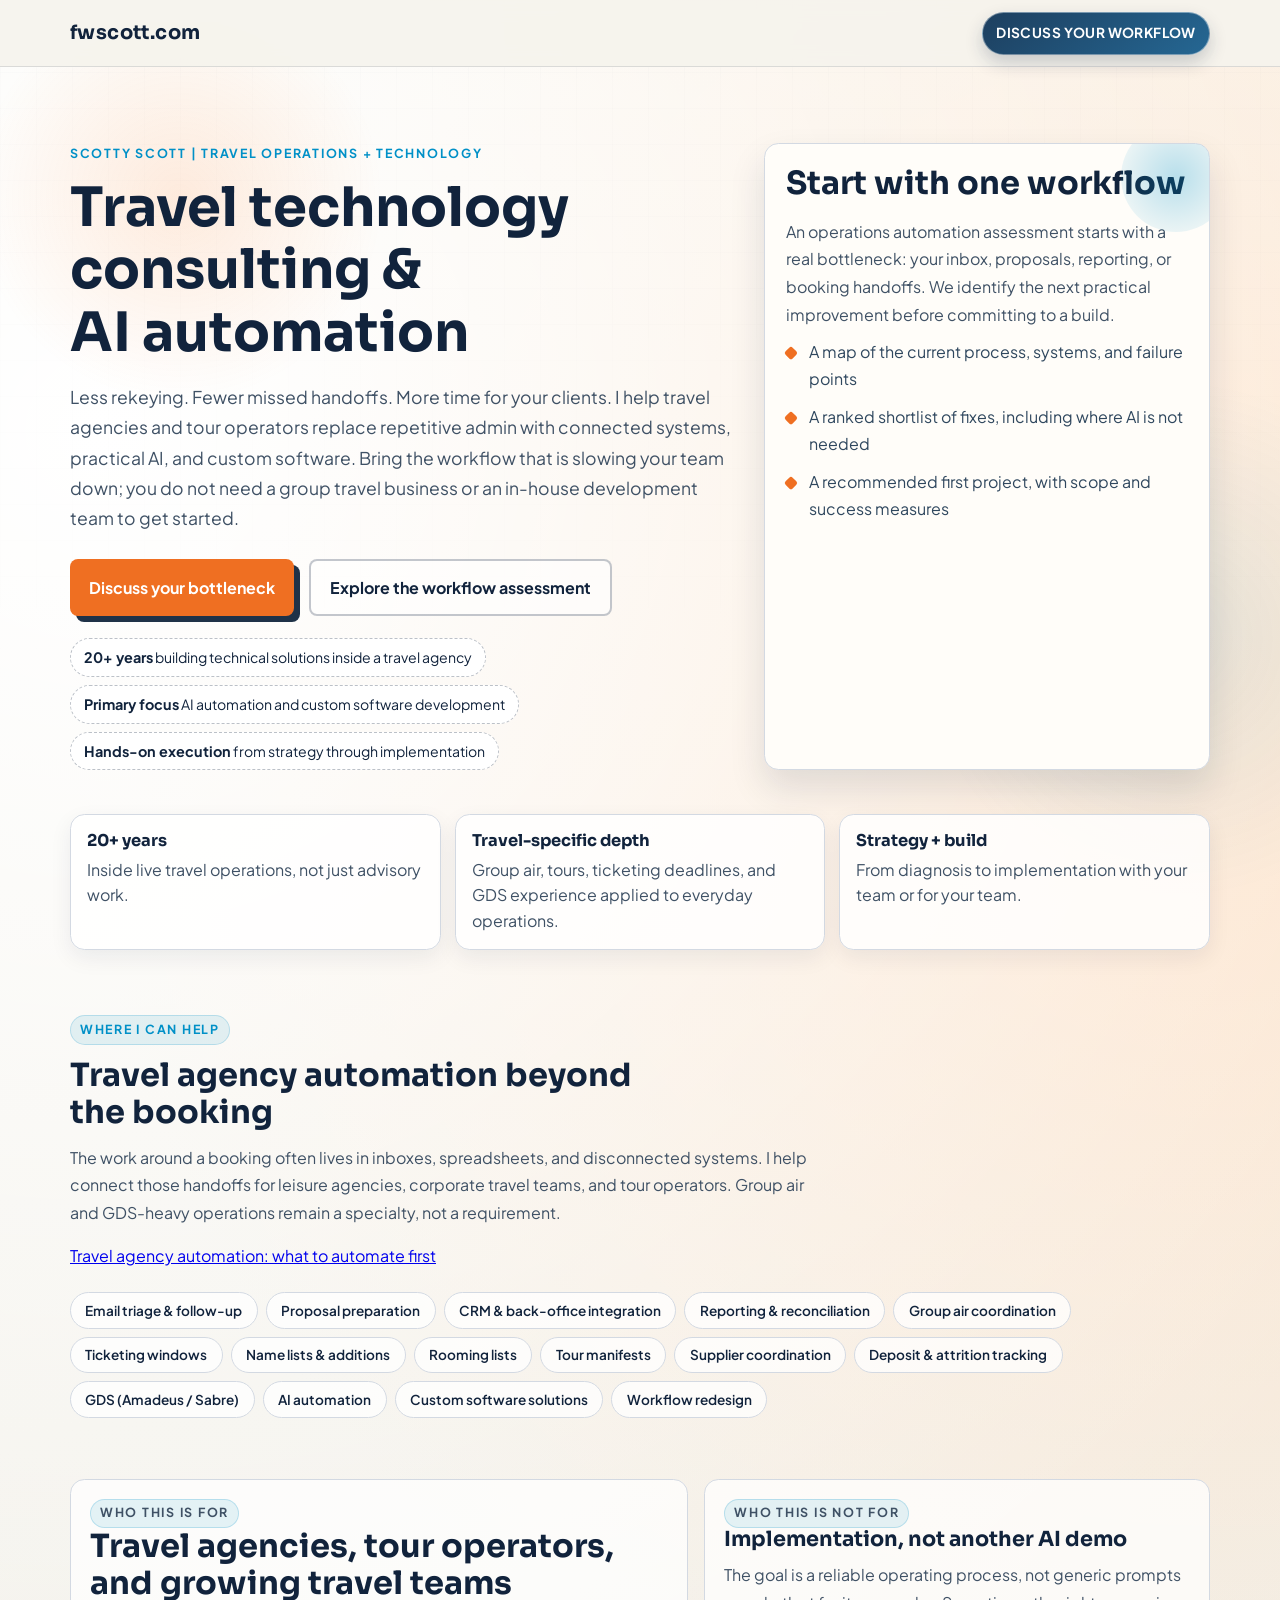
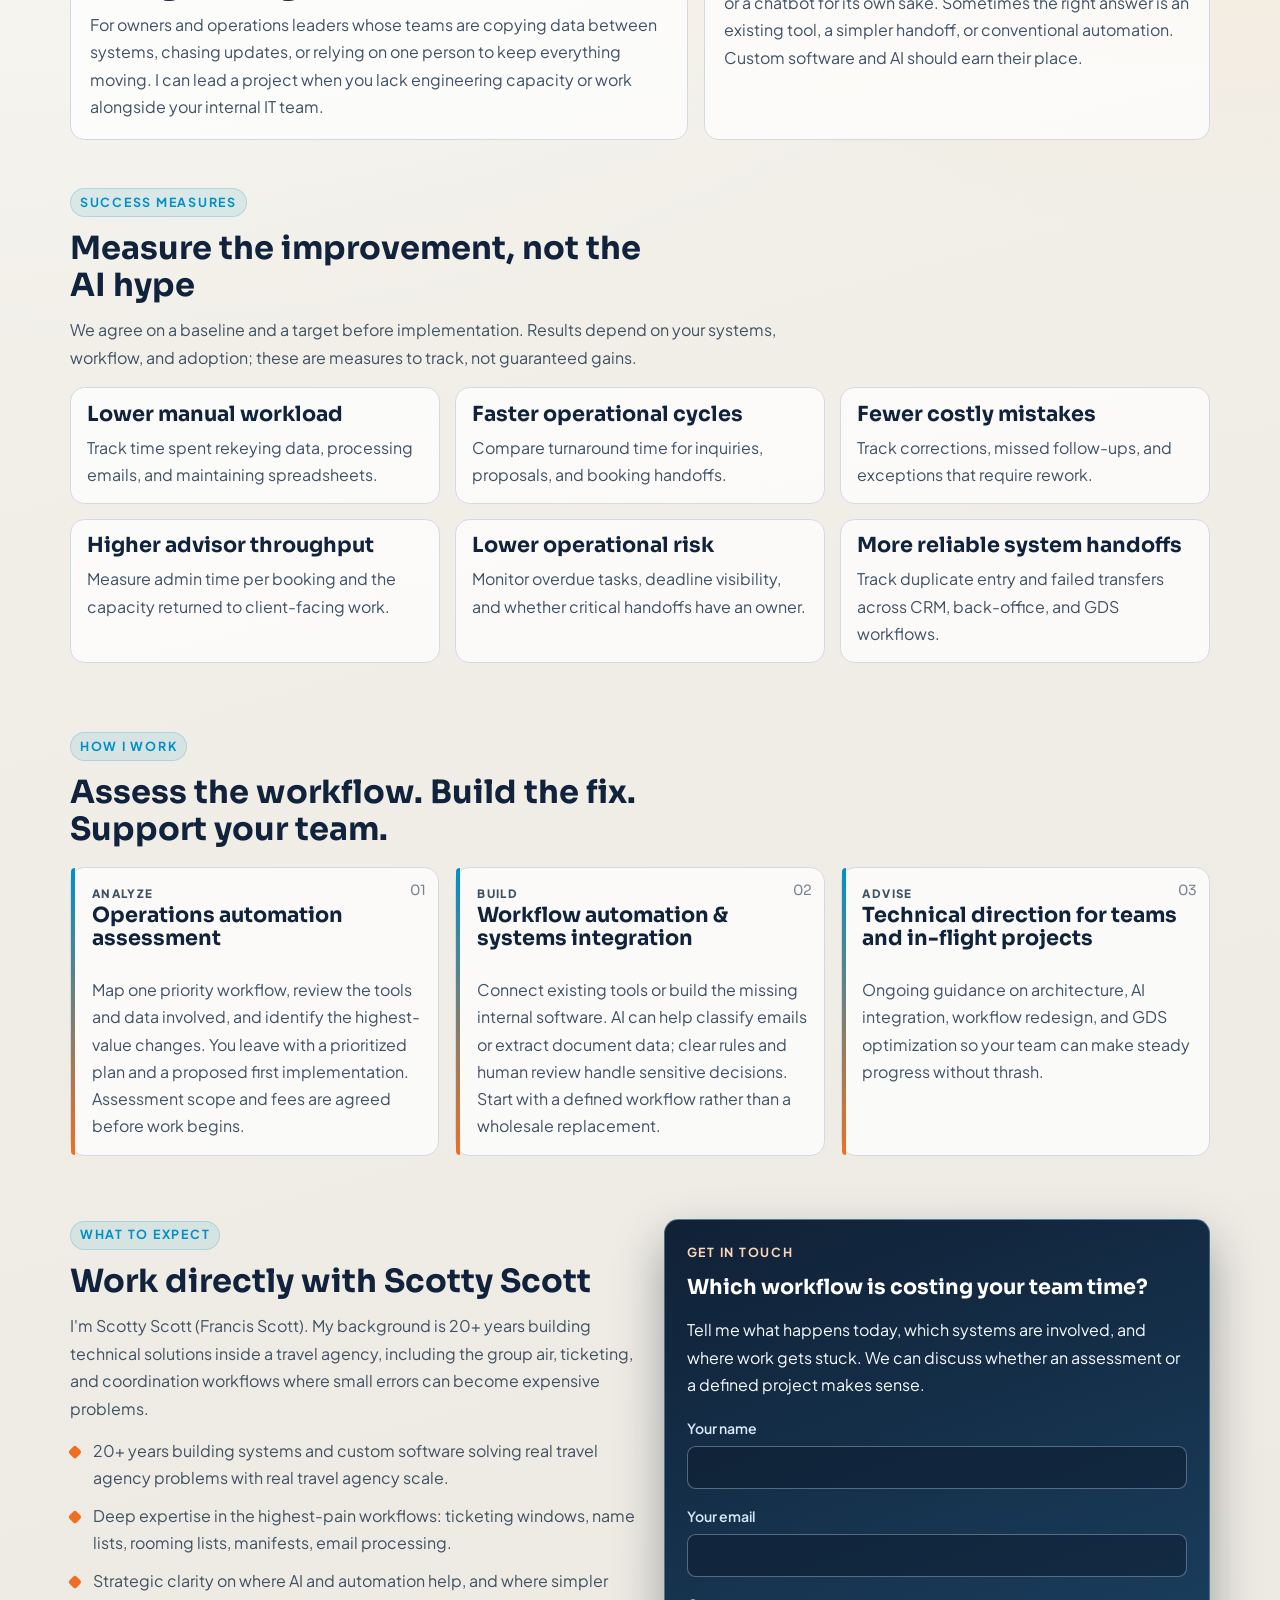
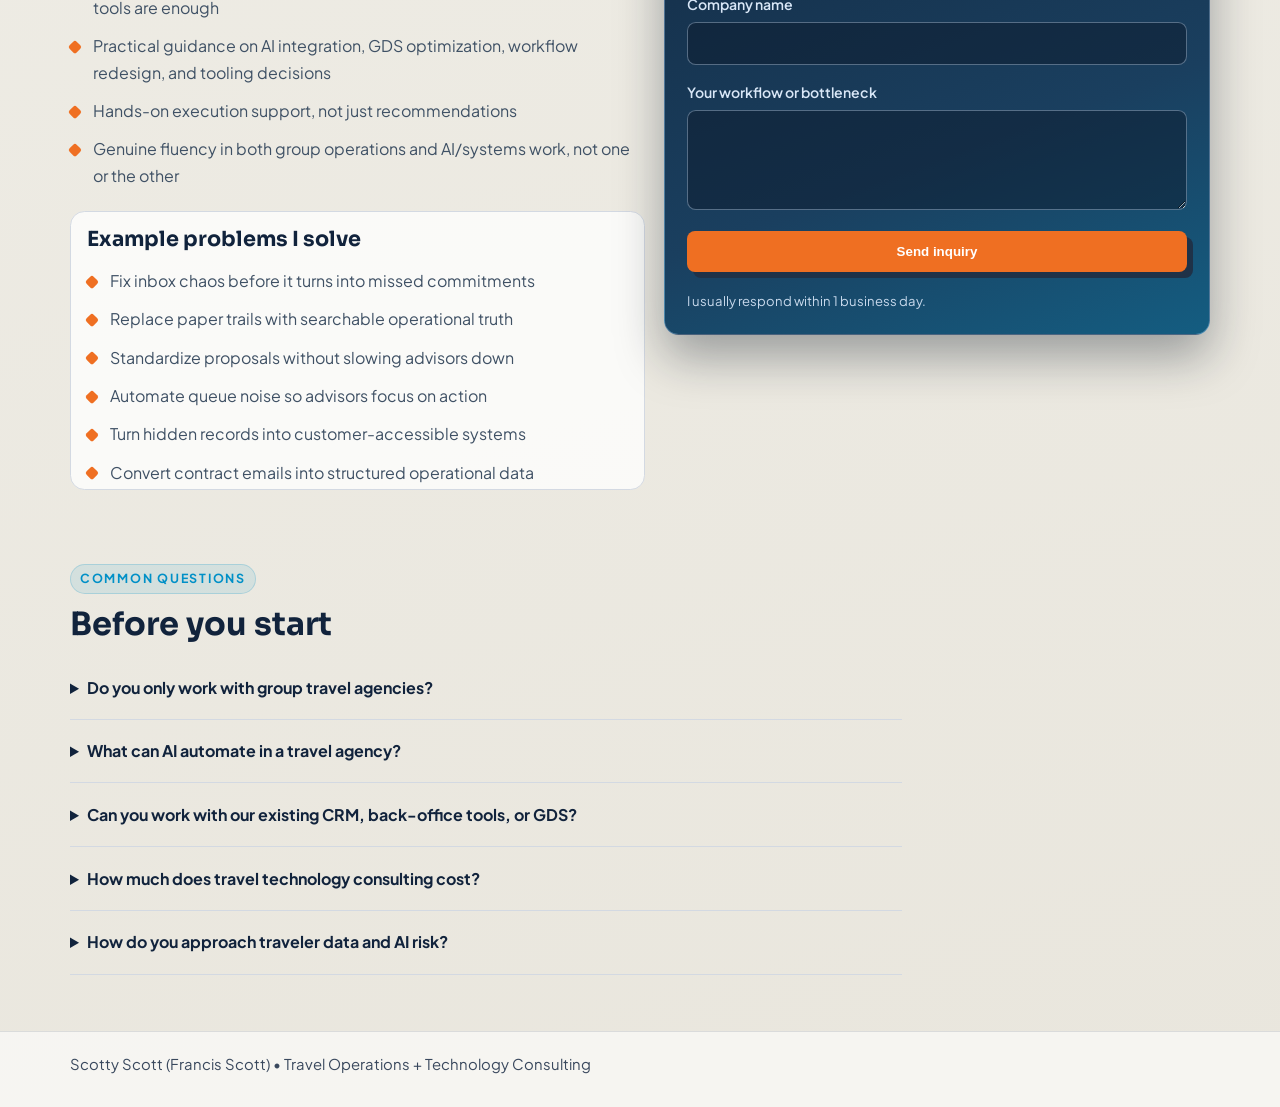
==== commit 5b30d2bc: "Refactor consulting content and styles for clarity, add FAQ section, and implement new automation gu" ====
--- a/consulting/index.html
+++ b/consulting/index.html
@@ -2,25 +2,70 @@
 <html lang="en">
 
 <head>
+    <!-- Google tag (gtag.js) -->
+    <script async src="https://www.googletagmanager.com/gtag/js?id=G-JRVTV9ZCZZ"></script>
+    <script>
+        window.dataLayer = window.dataLayer || [];
+        function gtag() { dataLayer.push(arguments); }
+        gtag('js', new Date());
+
+        gtag('config', 'G-JRVTV9ZCZZ');
+    </script>
     <meta charset="utf-8" />
     <meta name="viewport" content="width=device-width, initial-scale=1" />
     <meta name="description"
-        content="Travel operations consulting focused on AI and custom software development for high-complexity workflows: group air, tours, ticketing windows, and GDS operations. 20+ years of hands-on implementation inside a travel agency." />
+        content="Travel technology consulting for travel agencies and tour operators. Scotty Scott helps automate manual workflows, connect systems, and implement practical AI." />
     <meta name="robots" content="index,follow" />
     <meta name="theme-color" content="#f5f3ed" />
     <meta property="og:type" content="website" />
     <meta property="og:site_name" content="fwscott.com" />
     <meta property="og:title"
-        content="High-Complexity Travel Operations + AI Strategy | Group Air, Tours &amp; Complex Workflows | Scotty Scott" />
+        content="Travel Technology Consulting &amp; AI Automation | Scotty Scott" />
     <meta property="og:description"
-        content="Consulting for agencies dealing with group air, tour operations, and high-complexity workflows. AI automation and custom software development backed by 20+ years of hands-on implementation inside a travel agency." />
+        content="Practical AI, workflow automation, and custom software for travel agencies and tour operators, backed by 20+ years building systems inside a travel agency." />
     <meta property="og:url" content="https://www.fwscott.com/consulting/" />
     <meta name="twitter:card" content="summary" />
-    <meta name="twitter:title" content="High-Complexity Travel Operations + AI Strategy | Scotty Scott" />
+    <meta name="twitter:title" content="Travel Technology Consulting &amp; AI Automation | Scotty Scott" />
     <meta name="twitter:description"
-        content="Travel operations consulting for group air, tours, and high-complexity workflows. Focused on AI automation and custom software development, backed by 20+ years of hands-on implementation inside a travel agency." />
+        content="Practical AI, workflow automation, and custom software for travel agencies and tour operators, backed by 20+ years building systems inside a travel agency." />
     <link rel="canonical" href="https://www.fwscott.com/consulting/" />
-    <title>High-Complexity Travel Operations + AI Strategy | Scotty Scott</title>
+    <title>Travel Technology Consulting &amp; AI Automation | Scotty Scott</title>
+    <script type="application/ld+json">
+        {
+            "@context": "https://schema.org",
+            "@graph": [
+                {
+                    "@type": "Person",
+                    "@id": "https://www.fwscott.com/consulting/#scotty-scott",
+                    "name": "Scotty Scott",
+                    "alternateName": "Francis Scott",
+                    "url": "https://www.fwscott.com/consulting/",
+                    "description": "Travel technology consultant with 20+ years building technical solutions inside a travel agency."
+                },
+                {
+                    "@type": "Service",
+                    "@id": "https://www.fwscott.com/consulting/#service",
+                    "name": "Travel technology consulting and AI automation",
+                    "serviceType": "Travel operations consulting, workflow automation, systems integration, and custom software development",
+                    "url": "https://www.fwscott.com/consulting/",
+                    "provider": { "@id": "https://www.fwscott.com/consulting/#scotty-scott" },
+                    "audience": {
+                        "@type": "BusinessAudience",
+                        "audienceType": "Travel agencies and tour operators"
+                    }
+                },
+                {
+                    "@type": "WebPage",
+                    "@id": "https://www.fwscott.com/consulting/#webpage",
+                    "url": "https://www.fwscott.com/consulting/",
+                    "name": "Travel Technology Consulting & AI Automation | Scotty Scott",
+                    "about": { "@id": "https://www.fwscott.com/consulting/#service" },
+                    "author": { "@id": "https://www.fwscott.com/consulting/#scotty-scott" },
+                    "inLanguage": "en"
+                }
+            ]
+        }
+    </script>
     <link rel="preconnect" href="https://fonts.googleapis.com" />
     <link rel="preconnect" href="https://fonts.gstatic.com" crossorigin />
     <link
@@ -37,7 +82,7 @@
     <header class="site-header">
         <div class="container header-inner">
             <a class="brand" href="/">fwscott.com</a>
-            <a class="header-cta" href="#contact">Let's talk more</a>
+            <a class="header-cta" href="#contact">Discuss your workflow</a>
         </div>
     </header>
 
@@ -45,19 +90,17 @@
         <section class="hero">
             <div class="container hero-grid">
                 <div class="hero-copy">
-                    <p class="eyebrow">AI + Custom Software for Travel Operations</p>
-                    <h1>High-complexity travel workflows require someone who's lived inside them.</h1>
+                    <p class="eyebrow">Scotty Scott | Travel Operations + Technology</p>
+                    <h1>Travel technology consulting &amp; AI automation</h1>
                     <p class="lead">
-                        Most agencies hit a point where manual process and operational risk outgrow the team. I help
-                        fix that with AI automation and custom software built for real travel operations. This work is
-                        rooted in 20+ years of hands-on implementation inside a travel agency and fits small to
-                        mid-sized agencies, whether they have
-                        limited in-house engineering capacity or an
-                        internal IT team that needs a jumpstart.
+                        Less rekeying. Fewer missed handoffs. More time for your clients.
+                        I help travel agencies and tour operators replace repetitive admin with connected systems,
+                        practical AI, and custom software. Bring the workflow that is slowing your team down;
+                        you do not need a group travel business or an in-house development team to get started.
                     </p>
                     <div class="hero-actions">
-                        <a class="btn btn-primary" href="#contact">Start a conversation</a>
-                        <a class="btn btn-ghost" href="#problems">See example problems I solve</a>
+                        <a class="btn btn-primary" href="#contact">Discuss your bottleneck</a>
+                        <a class="btn btn-ghost" href="#focus">Explore the workflow assessment</a>
                     </div>
                     <div class="hero-metrics" aria-label="Engagement highlights">
                         <p><strong>20+ years</strong> building technical solutions inside a travel agency</p>
@@ -66,15 +109,16 @@
                     </div>
                 </div>
                 <aside class="hero-note" aria-label="Consulting background">
-                    <h2>What the first phase looks like</h2>
+                    <h2>Start with one workflow</h2>
                     <p>
-                        I start with your current bottlenecks, deadlines, and error points. Then I map what is manual,
-                        what can be automated, and what should stay human.
+                        An operations automation assessment starts with a real bottleneck: your inbox,
+                        proposals, reporting, or booking handoffs. We identify the next practical improvement
+                        before committing to a build.
                     </p>
                     <ul class="note-list">
-                        <li>Workflow map across ticketing, manifests, inbox, and handoffs</li>
-                        <li>Prioritized automation shortlist with expected impact</li>
-                        <li>Execution sequence your team can actually run</li>
+                        <li>A map of the current process, systems, and failure points</li>
+                        <li>A ranked shortlist of fixes, including where AI is not needed</li>
+                        <li>A recommended first project, with scope and success measures</li>
                     </ul>
                 </aside>
             </div>
@@ -87,8 +131,8 @@
                     <p class="proof-text">Inside live travel operations, not just advisory work.</p>
                 </article>
                 <article class="proof-card">
-                    <p class="proof-number">High-complexity focus</p>
-                    <p class="proof-text">Group air, tours, ticketing windows, and GDS-heavy workflows.</p>
+                    <p class="proof-number">Travel-specific depth</p>
+                    <p class="proof-text">Group air, tours, ticketing deadlines, and GDS experience applied to everyday operations.</p>
                 </article>
                 <article class="proof-card">
                     <p class="proof-number">Strategy + build</p>
@@ -99,12 +143,17 @@
 
         <section class="workflows" id="workflows">
             <div class="container">
-                <p class="section-kicker">Where I specialize</p>
-                <h2>The highest-complexity, highest-risk workflows in travel</h2>
-                <p class="workflows-intro">Group air and tour operations carry more operational complexity, more
-                    manual work, and more financial risk than almost any other segment of the travel business. These are
-                    the workflows I know best and where I deliver the most value.</p>
+                <p class="section-kicker">Where I can help</p>
+                <h2>Travel agency automation beyond the booking</h2>
+                <p class="workflows-intro">The work around a booking often lives in inboxes, spreadsheets, and
+                    disconnected systems. I help connect those handoffs for leisure agencies, corporate travel
+                    teams, and tour operators. Group air and GDS-heavy operations remain a specialty, not a requirement.</p>
+                <p><a href="travel-agency-automation/">Travel agency automation: what to automate first</a></p>
                 <div class="workflow-tags" aria-label="Specialty workflow areas">
+                    <span>Email triage &amp; follow-up</span>
+                    <span>Proposal preparation</span>
+                    <span>CRM &amp; back-office integration</span>
+                    <span>Reporting &amp; reconciliation</span>
                     <span>Group air coordination</span>
                     <span>Ticketing windows</span>
                     <span>Name lists &amp; additions</span>
@@ -112,7 +161,6 @@
                     <span>Tour manifests</span>
                     <span>Supplier coordination</span>
                     <span>Deposit &amp; attrition tracking</span>
-                    <span>Group air logistics</span>
                     <span>GDS (Amadeus / Sabre)</span>
                     <span>AI automation</span>
                     <span>Custom software solutions</span>
@@ -125,22 +173,20 @@
             <div class="container audience-grid">
                 <div class="audience-card">
                     <p class="section-kicker">Who this is for</p>
-                    <h2>For small to mid-sized agencies with complex workflows and either limited in-house engineering
-                        capacity or
-                        an internal IT team that needs project acceleration</h2>
+                    <h2>Travel agencies, tour operators, and growing travel teams</h2>
                     <p>
-                        Ideal for agencies running group air and tour work where deadlines, changes, and coordination
-                        are creating drag. If you need a travel agency operations consultant who can lead execution or
-                        unblock your internal IT team, this is the right fit.
+                        For owners and operations leaders whose teams are copying data between systems,
+                        chasing updates, or relying on one person to keep everything moving. I can lead a
+                        project when you lack engineering capacity or work alongside your internal IT team.
                     </p>
                 </div>
                 <div class="audience-card">
                     <p class="section-kicker">Who this is not for</p>
-                    <h3>Not a fit if you only need generic AI prompts or one-off advice</h3>
+                    <h3>Implementation, not another AI demo</h3>
                     <p>
-                        My work is focused on operational change, system integration, and measurable improvements.
-                        That includes travel agency automation, AI for travel agencies, GDS workflow automation,
-                        and Amadeus/Sabre automation where needed.
+                        The goal is a reliable operating process, not generic prompts or a chatbot for its own sake.
+                        Sometimes the right answer is an existing tool, a simpler handoff, or conventional
+                        automation. Custom software and AI should earn their place.
                     </p>
                 </div>
             </div>
@@ -148,34 +194,34 @@
 
         <section class="outcomes" id="outcomes">
             <div class="container">
-                <p class="section-kicker">Expected outcomes</p>
-                <h2>What changes after the work is implemented</h2>
-                <p class="workflows-intro">As a travel agency operations consultant focused on group and GDS-heavy
-                    environments, the goal is practical transformation you can measure week to week.</p>
+                <p class="section-kicker">Success measures</p>
+                <h2>Measure the improvement, not the AI hype</h2>
+                <p class="workflows-intro">We agree on a baseline and a target before implementation.
+                    Results depend on your systems, workflow, and adoption; these are measures to track, not guaranteed gains.</p>
                 <div class="outcomes-grid">
                     <article class="outcome-card">
                         <h3>Lower manual workload</h3>
-                        <p>Reduce repetitive processing and spreadsheet dependency by 30 to 70 percent.</p>
+                        <p>Track time spent rekeying data, processing emails, and maintaining spreadsheets.</p>
                     </article>
                     <article class="outcome-card">
                         <h3>Faster operational cycles</h3>
-                        <p>Shorten ticketing cycles and speed up group processing timelines.</p>
+                        <p>Compare turnaround time for inquiries, proposals, and booking handoffs.</p>
                     </article>
                     <article class="outcome-card">
                         <h3>Fewer costly mistakes</h3>
-                        <p>Reduce reissue and waiver errors with better controls and automation.</p>
+                        <p>Track corrections, missed follow-ups, and exceptions that require rework.</p>
                     </article>
                     <article class="outcome-card">
                         <h3>Higher advisor throughput</h3>
-                        <p>Free advisors from repetitive admin so they can handle more revenue work.</p>
+                        <p>Measure admin time per booking and the capacity returned to client-facing work.</p>
                     </article>
                     <article class="outcome-card">
                         <h3>Lower operational risk</h3>
-                        <p>Improve consistency, deadline visibility, and recovery readiness.</p>
-                    </article>
-                    <article class="outcome-card">
-                        <h3>Amadeus/Sabre automation results</h3>
-                        <p>Automate repetitive GDS tasks and tighten Amadeus and Sabre workflows.</p>
+                        <p>Monitor overdue tasks, deadline visibility, and whether critical handoffs have an owner.</p>
+                    </article>
+                    <article class="outcome-card">
+                        <h3>More reliable system handoffs</h3>
+                        <p>Track duplicate entry and failed transfers across CRM, back-office, and GDS workflows.</p>
                     </article>
                 </div>
             </div>
@@ -184,23 +230,24 @@
         <section class="focus" id="focus">
             <div class="container">
                 <p class="section-kicker">How I work</p>
-                <h2>Three ways to tackle your most complex travel workflows</h2>
+                <h2>Assess the workflow. Build the fix. Support your team.</h2>
                 <div class="focus-grid">
                     <article class="focus-card">
                         <p class="focus-label">Analyze</p>
-                        <h3>Diagnostic review of bottlenecks, risk, and handoff failures</h3>
+                        <h3>Operations automation assessment</h3>
                         <p>
-                            I identify where work breaks down, where errors are introduced, and where teams lose
-                            time.
-                            Then we prioritize the highest-value automation and process fixes.
+                            Map one priority workflow, review the tools and data involved, and identify the
+                            highest-value changes. You leave with a prioritized plan and a proposed first
+                            implementation. Assessment scope and fees are agreed before work begins.
                         </p>
                     </article>
                     <article class="focus-card">
                         <p class="focus-label">Build</p>
-                        <h3>Automation and integration in live travel systems</h3>
+                        <h3>Workflow automation &amp; systems integration</h3>
                         <p>
-                            Turn analysis into outcomes with AI-powered automations, GDS integrations, and internal
-                            tools that reduce manual handling and improve reliability.
+                            Connect existing tools or build the missing internal software. AI can help
+                            classify emails or extract document data; clear rules and human review handle
+                            sensitive decisions. Start with a defined workflow rather than a wholesale replacement.
                         </p>
                     </article>
                     <article class="focus-card">
@@ -219,14 +266,16 @@
             <div class="container split-grid">
                 <div>
                     <p class="section-kicker">What to expect</p>
-                    <h2>What working together looks like</h2>
+                    <h2 id="scotty-scott">Work directly with Scotty Scott</h2>
+                    <p class="workflows-intro">I'm Scotty Scott (Francis Scott). My background is 20+ years
+                        building technical solutions inside a travel agency, including the group air,
+                        ticketing, and coordination workflows where small errors can become expensive problems.</p>
                     <ul>
                         <li>20+ years building systems and custom software solving real travel agency problems with real
                             travel agency scale.</li>
                         <li>Deep expertise in the highest-pain workflows: ticketing windows, name lists,
                             rooming lists, manifests, email processing.</li>
-                        <li>Strategic clarity on where AI and automation create real leverage in group and tour
-                            operations</li>
+                        <li>Strategic clarity on where AI and automation help, and where simpler tools are enough</li>
                         <li>Practical guidance on AI integration, GDS optimization, workflow redesign, and tooling
                             decisions</li>
                         <li>Hands-on execution support, not just recommendations</li>
@@ -246,11 +295,14 @@
                 </div>
                 <div class="cta-panel" id="contact">
                     <p class="cta-label">Get in touch</p>
-                    <h3>Let's talk about your group air, tour, or workflow challenges.</h3>
+                    <h3>Which workflow is costing your team time?</h3>
+                    <p>Tell me what happens today, which systems are involved, and where work gets stuck.
+                        We can discuss whether an assessment or a defined project makes sense.</p>
                     <form id="contact-form" class="contact-form" method="POST"
                         action="https://api.web3forms.com/submit">
                         <input type="hidden" name="access_key" value="2ebc52fb-d455-4395-a566-e4ffd54f368d">
-                        <input type="hidden" name="subject" value="Travel Consulting Discussion">
+                        <input type="hidden" name="subject" value="Travel Operations Automation Inquiry">
+                        <input type="checkbox" name="botcheck" class="hidden" style="display: none;" tabindex="-1" aria-hidden="true">
                         <div class="form-group">
                             <label for="name">Your name</label>
                             <input type="text" id="name" name="name" required>
@@ -260,11 +312,11 @@
                             <input type="email" id="email" name="email" required>
                         </div>
                         <div class="form-group">
-                            <label for="company">Agency name</label>
+                            <label for="company">Company name</label>
                             <input type="text" id="company" name="company">
                         </div>
                         <div class="form-group">
-                            <label for="message">Tell me about your situation</label>
+                            <label for="message">Your workflow or bottleneck</label>
                             <textarea id="message" name="message" rows="4" required></textarea>
                         </div>
                         <button type="submit" class="btn btn-primary btn-full">Send inquiry</button>
@@ -274,6 +326,45 @@
                 </div>
             </div>
         </section>
+
+        <section class="faq" id="questions" aria-labelledby="questions-heading">
+            <div class="container">
+                <p class="section-kicker">Common questions</p>
+                <h2 id="questions-heading">Before you start</h2>
+                <details>
+                    <summary>Do you only work with group travel agencies?</summary>
+                    <p>No. I work with travel agencies and tour operators on workflow automation, AI implementation,
+                        and custom software. Group air, tours, and GDS operations are specialist experience,
+                        but email processing, reporting, and system handoffs matter across travel businesses.</p>
+                </details>
+                <details>
+                    <summary>What can AI automate in a travel agency?</summary>
+                    <p>Useful starting points include classifying incoming emails, extracting details from supplier
+                        documents, and drafting internal summaries for review. Rules-based automation is often
+                        better for predictable tasks. Booking changes, payments, and client commitments need
+                        appropriate controls and human approval.</p>
+                </details>
+                <details>
+                    <summary>Can you work with our existing CRM, back-office tools, or GDS?</summary>
+                    <p>The assessment starts with your current tools, including Amadeus or Sabre where relevant.
+                        Integration options depend on API access, permissions, vendor terms, and data quality.
+                        We confirm those constraints before proposing a build; replacing everything is not the default.</p>
+                </details>
+                <details>
+                    <summary>How much does travel technology consulting cost?</summary>
+                    <p>Fees depend on the workflow, systems involved, and implementation scope. After an initial
+                        conversation, we agree on deliverables and fees before starting. A focused assessment
+                        can establish scope before you commit to a larger implementation.</p>
+                </details>
+                <details>
+                    <summary>How do you approach traveler data and AI risk?</summary>
+                    <p>We identify sensitive data, access requirements, and vendor handling policies before choosing
+                        tools. The design should minimize data sharing and define review, exception handling,
+                        and access controls. Do not include traveler records, passport details, or payment data
+                        in your initial inquiry.</p>
+                </details>
+            </div>
+        </section>
     </main>
 
     <footer class="site-footer">
@@ -285,21 +376,29 @@
     <script>
         const form = document.getElementById('contact-form');
         const statusMsg = document.getElementById('form-status');
-
-        form.addEventListener('submit', async (e) => {
-            e.preventDefault();
+        const submitButton = form.querySelector('button[type="submit"]');
+
+        form.addEventListener('submit', async (event) => {
+            event.preventDefault();
+            if (submitButton.disabled) return;
             const formData = new FormData(form);
+            submitButton.disabled = true;
+            submitButton.textContent = 'Sending...';
+            statusMsg.textContent = '';
             try {
                 const res = await fetch('https://api.web3forms.com/submit', {
                     method: 'POST',
                     body: formData
                 });
                 const data = await res.json();
-                if (data.success) {
+                if (res.ok && data.success) {
                     statusMsg.textContent = 'Thank you! I will be in touch soon.';
                     statusMsg.style.color = '#ffd7b8';
                     statusMsg.style.display = 'block';
                     form.reset();
+                    if (typeof gtag === 'function') {
+                        gtag('event', 'generate_lead', { form_id: 'contact-form' });
+                    }
                 } else {
                     statusMsg.textContent = 'Something went wrong. Please try again.';
                     statusMsg.style.color = '#ffb4b4';
@@ -309,6 +408,9 @@
                 statusMsg.textContent = 'Error submitting form. Please try again.';
                 statusMsg.style.color = '#ffb4b4';
                 statusMsg.style.display = 'block';
+            } finally {
+                submitButton.disabled = false;
+                submitButton.textContent = 'Send inquiry';
             }
         });
     </script>
--- a/consulting/consulting.css
+++ b/consulting/consulting.css
@@ -55,6 +55,7 @@
 
 main section {
     position: relative;
+    scroll-margin-top: 5rem;
 }
 
 a:focus-visible,
@@ -63,6 +64,11 @@
 textarea:focus-visible {
     outline: 3px solid rgba(0, 144, 199, 0.45);
     outline-offset: 2px;
+}
+
+summary:focus-visible {
+    outline: 3px solid var(--rail);
+    outline-offset: 4px;
 }
 
 .site-header {
@@ -156,19 +162,19 @@
 }
 
 h1 {
-    font-size: clamp(2rem, 5.6vw, 4rem);
-    max-width: 14ch;
+    font-size: 3.4rem;
+    max-width: 19ch;
     text-wrap: balance;
-    letter-spacing: -0.01em;
+    letter-spacing: 0;
 }
 
 h2 {
-    font-size: clamp(1.45rem, 3vw, 2.4rem);
+    font-size: 2rem;
     max-width: 24ch;
 }
 
 h3 {
-    font-size: clamp(1.08rem, 2.3vw, 1.42rem);
+    font-size: 1.3rem;
 }
 
 .lead {
@@ -540,6 +546,34 @@
     cursor: pointer;
 }
 
+.btn:disabled {
+    opacity: 0.7;
+    cursor: wait;
+    transform: none;
+}
+
+.faq {
+    padding: 0 0 3.5rem;
+}
+
+.faq details {
+    padding: 1.1rem 0;
+    border-bottom: 1px solid var(--line);
+    max-width: 52rem;
+}
+
+.faq summary {
+    cursor: pointer;
+    font-weight: 700;
+    color: var(--deep);
+}
+
+.faq details p {
+    margin: 0.8rem 0 0;
+    color: var(--muted);
+    max-width: 70ch;
+}
+
 .form-note {
     margin: 0.2rem 0 0;
     font-size: 0.82rem;
@@ -712,7 +746,11 @@
     }
 
     h1 {
-        font-size: clamp(1.8rem, 11vw, 2.7rem);
+        font-size: 2.2rem;
+    }
+
+    h2 {
+        font-size: 1.65rem;
     }
 
     .btn {
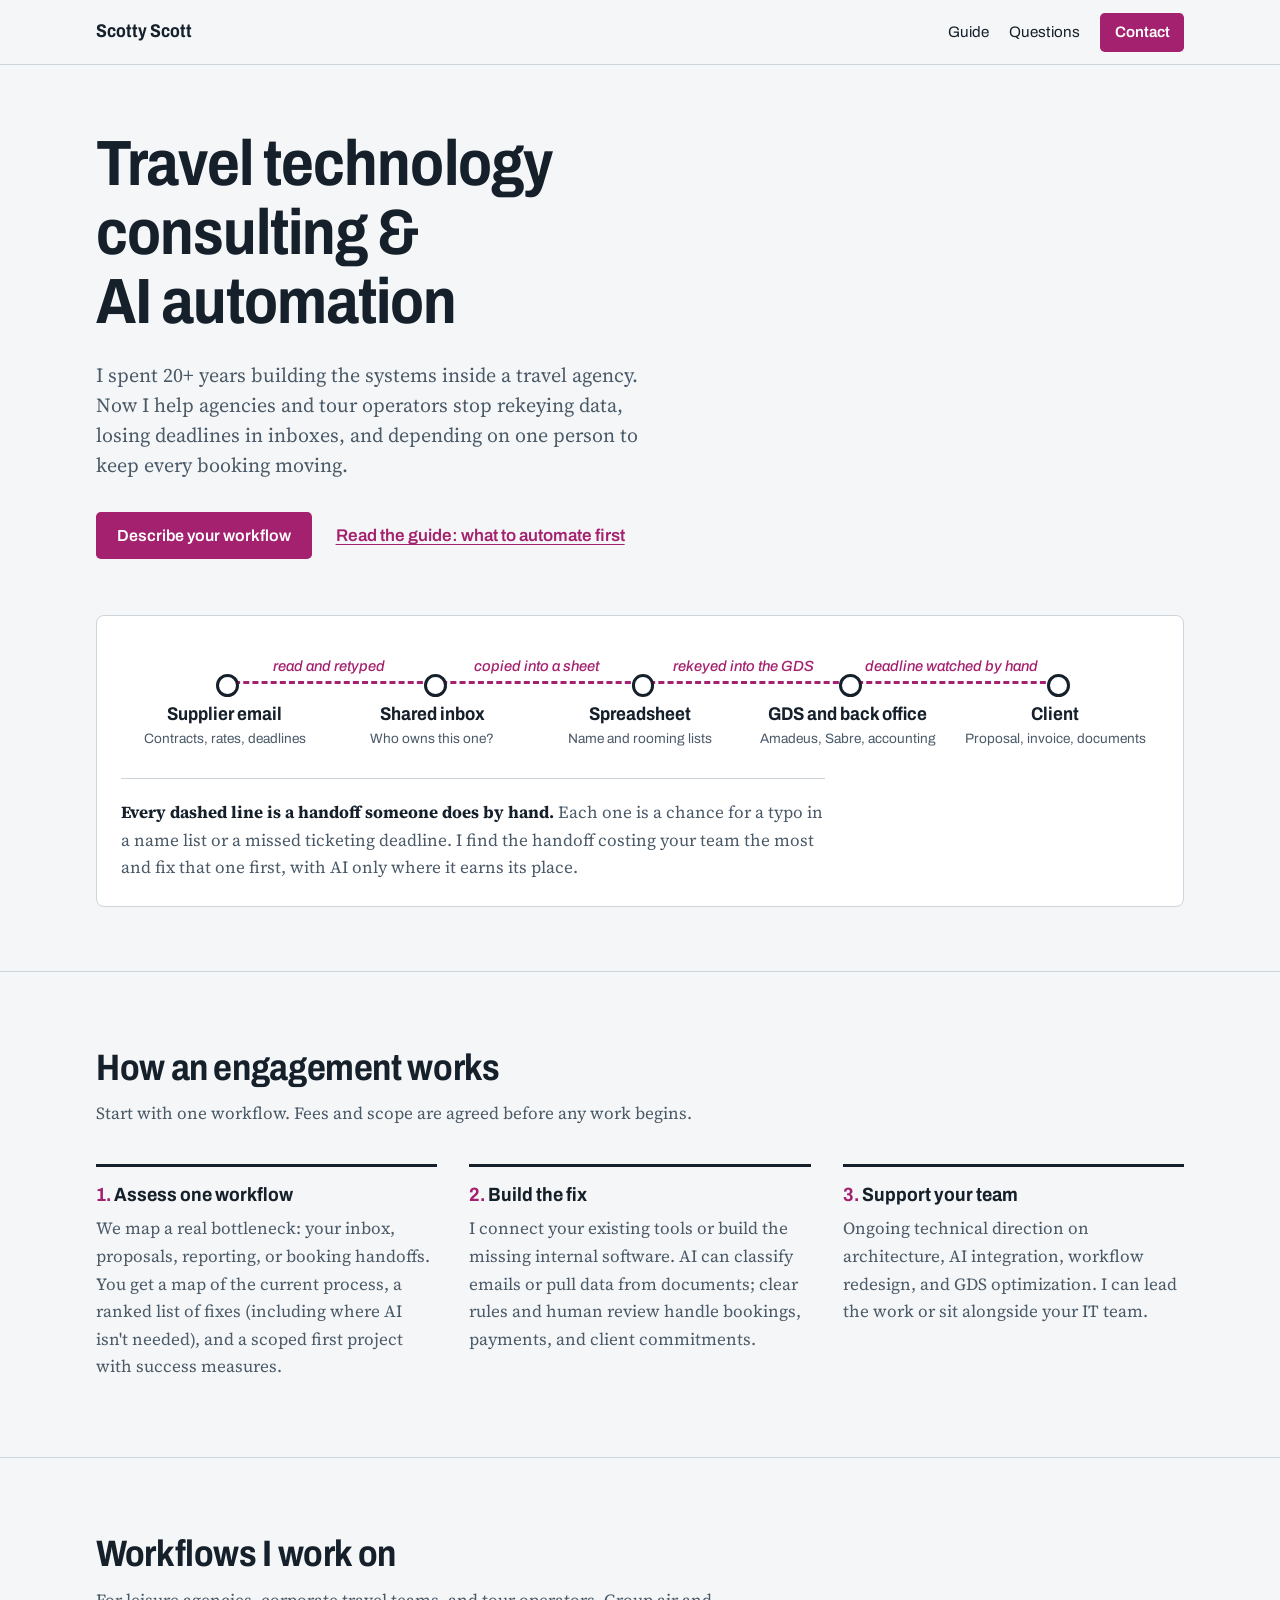
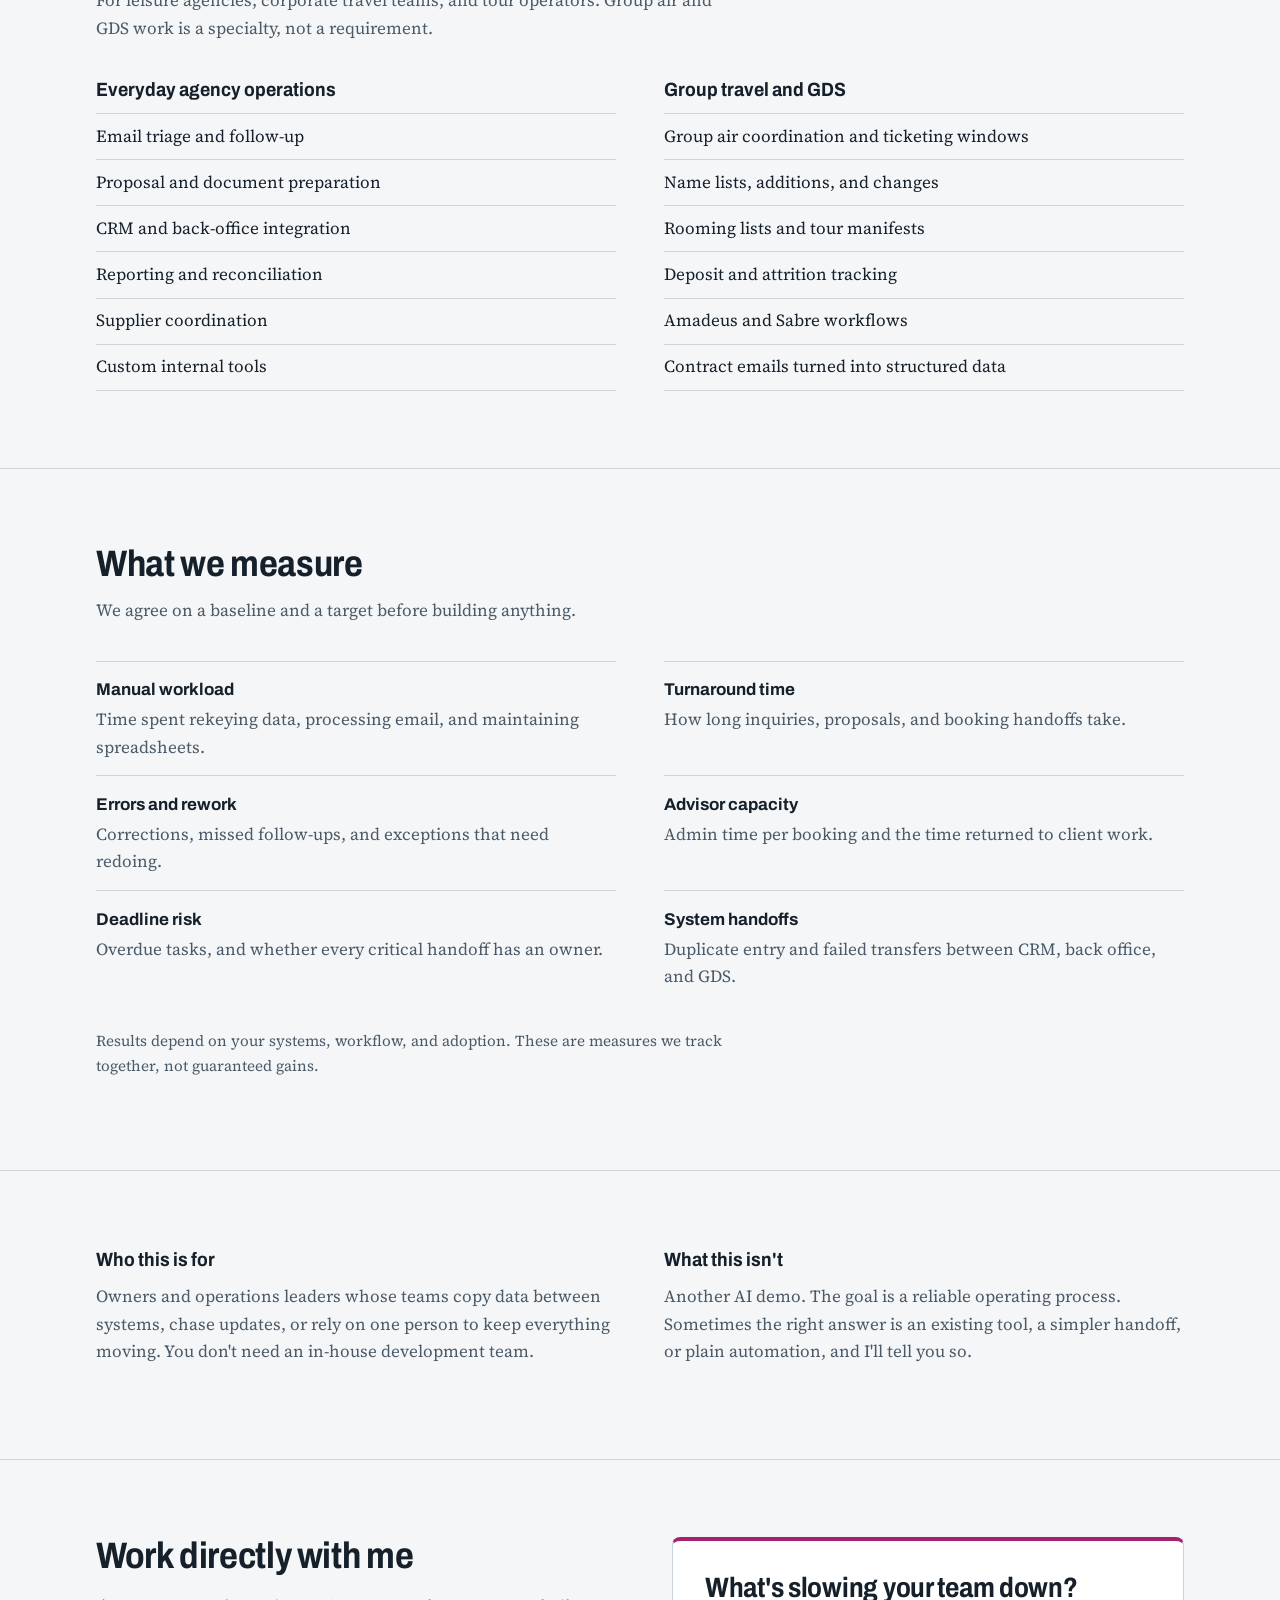
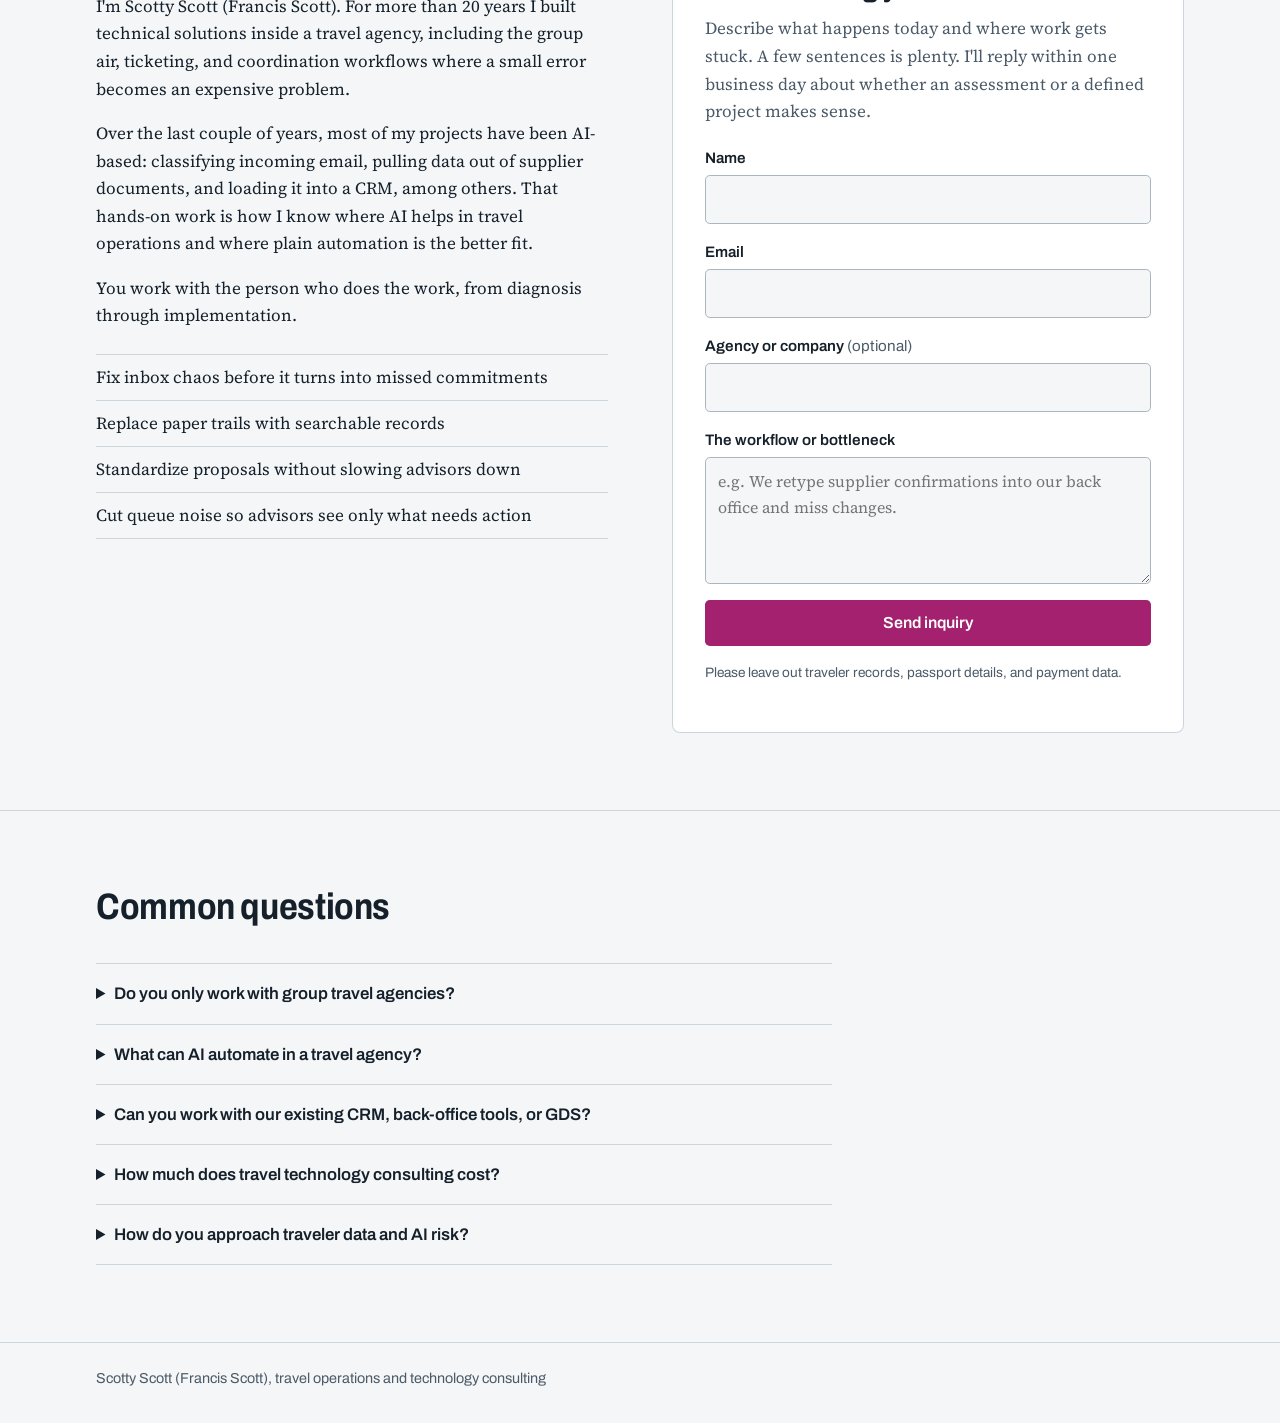
==== commit 73323b63: "Redesign consulting pages and add contact form to automation guide New visual identity (chart-paper " ====
--- a/consulting/index.html
+++ b/consulting/index.html
@@ -16,11 +16,10 @@
     <meta name="description"
         content="Travel technology consulting for travel agencies and tour operators. Scotty Scott helps automate manual workflows, connect systems, and implement practical AI." />
     <meta name="robots" content="index,follow" />
-    <meta name="theme-color" content="#f5f3ed" />
+    <meta name="theme-color" content="#f4f6f7" />
     <meta property="og:type" content="website" />
     <meta property="og:site_name" content="fwscott.com" />
-    <meta property="og:title"
-        content="Travel Technology Consulting &amp; AI Automation | Scotty Scott" />
+    <meta property="og:title" content="Travel Technology Consulting &amp; AI Automation | Scotty Scott" />
     <meta property="og:description"
         content="Practical AI, workflow automation, and custom software for travel agencies and tour operators, backed by 20+ years building systems inside a travel agency." />
     <meta property="og:url" content="https://www.fwscott.com/consulting/" />
@@ -69,268 +68,246 @@
     <link rel="preconnect" href="https://fonts.googleapis.com" />
     <link rel="preconnect" href="https://fonts.gstatic.com" crossorigin />
     <link
-        href="https://fonts.googleapis.com/css2?family=Plus+Jakarta+Sans:wght@400;500;600;700;800&family=Sora:wght@500;600;700;800&display=swap"
+        href="https://fonts.googleapis.com/css2?family=Archivo:ital,wdth,wght@0,62..125,400..800;1,62..125,400..800&family=Source+Serif+4:ital,opsz,wght@0,8..60,400;0,8..60,600;1,8..60,400&display=swap"
         rel="stylesheet" />
     <link rel="stylesheet" href="consulting.css" />
 
 </head>
 
 <body>
-    <div class="page-glow" aria-hidden="true"></div>
-    <div class="page-grid" aria-hidden="true"></div>
-
     <header class="site-header">
-        <div class="container header-inner">
-            <a class="brand" href="/">fwscott.com</a>
-            <a class="header-cta" href="#contact">Discuss your workflow</a>
+        <div class="wrap header-inner">
+            <a class="brand" href="/">Scotty Scott</a>
+            <nav class="site-nav" aria-label="Main">
+                <a class="nav-guide" href="travel-agency-automation/">Guide</a>
+                <a href="#questions">Questions</a>
+                <a class="nav-contact" href="#contact">Contact</a>
+            </nav>
         </div>
     </header>
 
     <main>
         <section class="hero">
-            <div class="container hero-grid">
-                <div class="hero-copy">
-                    <p class="eyebrow">Scotty Scott | Travel Operations + Technology</p>
-                    <h1>Travel technology consulting &amp; AI automation</h1>
-                    <p class="lead">
-                        Less rekeying. Fewer missed handoffs. More time for your clients.
-                        I help travel agencies and tour operators replace repetitive admin with connected systems,
-                        practical AI, and custom software. Bring the workflow that is slowing your team down;
-                        you do not need a group travel business or an in-house development team to get started.
-                    </p>
-                    <div class="hero-actions">
-                        <a class="btn btn-primary" href="#contact">Discuss your bottleneck</a>
-                        <a class="btn btn-ghost" href="#focus">Explore the workflow assessment</a>
-                    </div>
-                    <div class="hero-metrics" aria-label="Engagement highlights">
-                        <p><strong>20+ years</strong> building technical solutions inside a travel agency</p>
-                        <p><strong>Primary focus</strong> AI automation and custom software development</p>
-                        <p><strong>Hands-on execution</strong> from strategy through implementation</p>
-                    </div>
-                </div>
-                <aside class="hero-note" aria-label="Consulting background">
-                    <h2>Start with one workflow</h2>
-                    <p>
-                        An operations automation assessment starts with a real bottleneck: your inbox,
-                        proposals, reporting, or booking handoffs. We identify the next practical improvement
-                        before committing to a build.
-                    </p>
-                    <ul class="note-list">
-                        <li>A map of the current process, systems, and failure points</li>
-                        <li>A ranked shortlist of fixes, including where AI is not needed</li>
-                        <li>A recommended first project, with scope and success measures</li>
+            <div class="wrap">
+                <h1>Travel technology consulting &amp; AI automation</h1>
+                <p class="lead">I spent 20+ years building the systems inside a travel agency. Now I help
+                    agencies and tour operators stop rekeying data, losing deadlines in inboxes, and depending
+                    on one person to keep every booking moving.</p>
+                <div class="actions">
+                    <a class="button" href="#contact">Describe your workflow</a>
+                    <a class="text-link" href="travel-agency-automation/">Read the guide: what to automate first</a>
+                </div>
+
+                <figure class="route">
+                    <ol class="route-stops" aria-label="How a group booking often moves today">
+                        <li>
+                            <span class="stop-name">Supplier email</span>
+                            <span class="stop-system">Contracts, rates, deadlines</span>
+                            <span class="leg">read and retyped</span>
+                        </li>
+                        <li>
+                            <span class="stop-name">Shared inbox</span>
+                            <span class="stop-system">Who owns this one?</span>
+                            <span class="leg">copied into a sheet</span>
+                        </li>
+                        <li>
+                            <span class="stop-name">Spreadsheet</span>
+                            <span class="stop-system">Name and rooming lists</span>
+                            <span class="leg">rekeyed into the GDS</span>
+                        </li>
+                        <li>
+                            <span class="stop-name">GDS and back office</span>
+                            <span class="stop-system">Amadeus, Sabre, accounting</span>
+                            <span class="leg">deadline watched by hand</span>
+                        </li>
+                        <li>
+                            <span class="stop-name">Client</span>
+                            <span class="stop-system">Proposal, invoice, documents</span>
+                        </li>
+                    </ol>
+                    <figcaption><strong>Every dashed line is a handoff someone does by hand.</strong> Each one
+                        is a chance for a typo in a name list or a missed ticketing deadline. I find the
+                        handoff costing your team the most and fix that one first, with AI only where it
+                        earns its place.</figcaption>
+                </figure>
+            </div>
+        </section>
+
+        <section class="section" id="how">
+            <div class="wrap">
+                <div class="section-head">
+                    <h2>How an engagement works</h2>
+                    <p>Start with one workflow. Fees and scope are agreed before any work begins.</p>
+                </div>
+                <ol class="steps">
+                    <li>
+                        <h3>Assess one workflow</h3>
+                        <p>We map a real bottleneck: your inbox, proposals, reporting, or booking handoffs.
+                            You get a map of the current process, a ranked list of fixes (including where AI
+                            isn't needed), and a scoped first project with success measures.</p>
+                    </li>
+                    <li>
+                        <h3>Build the fix</h3>
+                        <p>I connect your existing tools or build the missing internal software. AI can
+                            classify emails or pull data from documents; clear rules and human review handle
+                            bookings, payments, and client commitments.</p>
+                    </li>
+                    <li>
+                        <h3>Support your team</h3>
+                        <p>Ongoing technical direction on architecture, AI integration, workflow redesign, and
+                            GDS optimization. I can lead the work or sit alongside your IT team.</p>
+                    </li>
+                </ol>
+            </div>
+        </section>
+
+        <section class="section" id="workflows">
+            <div class="wrap">
+                <div class="section-head">
+                    <h2>Workflows I work on</h2>
+                    <p>For leisure agencies, corporate travel teams, and tour operators. Group air and GDS work
+                        is a specialty, not a requirement.</p>
+                </div>
+                <div class="columns">
+                    <div>
+                        <h3>Everyday agency operations</h3>
+                        <ul class="plain-list">
+                            <li>Email triage and follow-up</li>
+                            <li>Proposal and document preparation</li>
+                            <li>CRM and back-office integration</li>
+                            <li>Reporting and reconciliation</li>
+                            <li>Supplier coordination</li>
+                            <li>Custom internal tools</li>
+                        </ul>
+                    </div>
+                    <div>
+                        <h3>Group travel and GDS</h3>
+                        <ul class="plain-list">
+                            <li>Group air coordination and ticketing windows</li>
+                            <li>Name lists, additions, and changes</li>
+                            <li>Rooming lists and tour manifests</li>
+                            <li>Deposit and attrition tracking</li>
+                            <li>Amadeus and Sabre workflows</li>
+                            <li>Contract emails turned into structured data</li>
+                        </ul>
+                    </div>
+                </div>
+            </div>
+        </section>
+
+        <section class="section" id="outcomes">
+            <div class="wrap">
+                <div class="section-head">
+                    <h2>What we measure</h2>
+                    <p>We agree on a baseline and a target before building anything.</p>
+                </div>
+                <dl class="measures">
+                    <div>
+                        <dt>Manual workload</dt>
+                        <dd>Time spent rekeying data, processing email, and maintaining spreadsheets.</dd>
+                    </div>
+                    <div>
+                        <dt>Turnaround time</dt>
+                        <dd>How long inquiries, proposals, and booking handoffs take.</dd>
+                    </div>
+                    <div>
+                        <dt>Errors and rework</dt>
+                        <dd>Corrections, missed follow-ups, and exceptions that need redoing.</dd>
+                    </div>
+                    <div>
+                        <dt>Advisor capacity</dt>
+                        <dd>Admin time per booking and the time returned to client work.</dd>
+                    </div>
+                    <div>
+                        <dt>Deadline risk</dt>
+                        <dd>Overdue tasks, and whether every critical handoff has an owner.</dd>
+                    </div>
+                    <div>
+                        <dt>System handoffs</dt>
+                        <dd>Duplicate entry and failed transfers between CRM, back office, and GDS.</dd>
+                    </div>
+                </dl>
+                <p class="fine-print">Results depend on your systems, workflow, and adoption. These are
+                    measures we track together, not guaranteed gains.</p>
+            </div>
+        </section>
+
+        <section class="section" id="who">
+            <div class="wrap columns">
+                <div>
+                    <h3>Who this is for</h3>
+                    <p>Owners and operations leaders whose teams copy data between systems, chase updates,
+                        or rely on one person to keep everything moving. You don't need an in-house
+                        development team.</p>
+                </div>
+                <div>
+                    <h3>What this isn't</h3>
+                    <p>Another AI demo. The goal is a reliable operating process. Sometimes the right answer
+                        is an existing tool, a simpler handoff, or plain automation, and I'll tell you so.</p>
+                </div>
+            </div>
+        </section>
+
+        <section class="section" id="scotty-scott">
+            <div class="wrap contact-grid">
+                <div class="about">
+                    <h2>Work directly with me</h2>
+                    <p>I'm Scotty Scott (Francis Scott). For more than 20 years I built technical solutions
+                        inside a travel agency, including the group air, ticketing, and coordination workflows
+                        where a small error becomes an expensive problem.</p>
+                    <p>Over the last couple of years, most of my projects have been AI-based: classifying
+                        incoming email, pulling data out of supplier documents, and loading it into a CRM,
+                        among others. That hands-on work is how I know where AI helps in travel operations and where plain automation is the
+                        better fit.</p>
+                    <p>You work with the person who does the work, from diagnosis through implementation.</p>
+                    <ul class="plain-list">
+                        <li>Fix inbox chaos before it turns into missed commitments</li>
+                        <li>Replace paper trails with searchable records</li>
+                        <li>Standardize proposals without slowing advisors down</li>
+                        <li>Cut queue noise so advisors see only what needs action</li>
                     </ul>
-                </aside>
-            </div>
-        </section>
-
-        <section class="proof-strip" aria-label="Consulting credibility highlights">
-            <div class="container proof-grid">
-                <article class="proof-card">
-                    <p class="proof-number">20+ years</p>
-                    <p class="proof-text">Inside live travel operations, not just advisory work.</p>
-                </article>
-                <article class="proof-card">
-                    <p class="proof-number">Travel-specific depth</p>
-                    <p class="proof-text">Group air, tours, ticketing deadlines, and GDS experience applied to everyday operations.</p>
-                </article>
-                <article class="proof-card">
-                    <p class="proof-number">Strategy + build</p>
-                    <p class="proof-text">From diagnosis to implementation with your team or for your team.</p>
-                </article>
-            </div>
-        </section>
-
-        <section class="workflows" id="workflows">
-            <div class="container">
-                <p class="section-kicker">Where I can help</p>
-                <h2>Travel agency automation beyond the booking</h2>
-                <p class="workflows-intro">The work around a booking often lives in inboxes, spreadsheets, and
-                    disconnected systems. I help connect those handoffs for leisure agencies, corporate travel
-                    teams, and tour operators. Group air and GDS-heavy operations remain a specialty, not a requirement.</p>
-                <p><a href="travel-agency-automation/">Travel agency automation: what to automate first</a></p>
-                <div class="workflow-tags" aria-label="Specialty workflow areas">
-                    <span>Email triage &amp; follow-up</span>
-                    <span>Proposal preparation</span>
-                    <span>CRM &amp; back-office integration</span>
-                    <span>Reporting &amp; reconciliation</span>
-                    <span>Group air coordination</span>
-                    <span>Ticketing windows</span>
-                    <span>Name lists &amp; additions</span>
-                    <span>Rooming lists</span>
-                    <span>Tour manifests</span>
-                    <span>Supplier coordination</span>
-                    <span>Deposit &amp; attrition tracking</span>
-                    <span>GDS (Amadeus / Sabre)</span>
-                    <span>AI automation</span>
-                    <span>Custom software solutions</span>
-                    <span>Workflow redesign</span>
-                </div>
-            </div>
-        </section>
-
-        <section class="audience" id="audience">
-            <div class="container audience-grid">
-                <div class="audience-card">
-                    <p class="section-kicker">Who this is for</p>
-                    <h2>Travel agencies, tour operators, and growing travel teams</h2>
-                    <p>
-                        For owners and operations leaders whose teams are copying data between systems,
-                        chasing updates, or relying on one person to keep everything moving. I can lead a
-                        project when you lack engineering capacity or work alongside your internal IT team.
-                    </p>
-                </div>
-                <div class="audience-card">
-                    <p class="section-kicker">Who this is not for</p>
-                    <h3>Implementation, not another AI demo</h3>
-                    <p>
-                        The goal is a reliable operating process, not generic prompts or a chatbot for its own sake.
-                        Sometimes the right answer is an existing tool, a simpler handoff, or conventional
-                        automation. Custom software and AI should earn their place.
-                    </p>
-                </div>
-            </div>
-        </section>
-
-        <section class="outcomes" id="outcomes">
-            <div class="container">
-                <p class="section-kicker">Success measures</p>
-                <h2>Measure the improvement, not the AI hype</h2>
-                <p class="workflows-intro">We agree on a baseline and a target before implementation.
-                    Results depend on your systems, workflow, and adoption; these are measures to track, not guaranteed gains.</p>
-                <div class="outcomes-grid">
-                    <article class="outcome-card">
-                        <h3>Lower manual workload</h3>
-                        <p>Track time spent rekeying data, processing emails, and maintaining spreadsheets.</p>
-                    </article>
-                    <article class="outcome-card">
-                        <h3>Faster operational cycles</h3>
-                        <p>Compare turnaround time for inquiries, proposals, and booking handoffs.</p>
-                    </article>
-                    <article class="outcome-card">
-                        <h3>Fewer costly mistakes</h3>
-                        <p>Track corrections, missed follow-ups, and exceptions that require rework.</p>
-                    </article>
-                    <article class="outcome-card">
-                        <h3>Higher advisor throughput</h3>
-                        <p>Measure admin time per booking and the capacity returned to client-facing work.</p>
-                    </article>
-                    <article class="outcome-card">
-                        <h3>Lower operational risk</h3>
-                        <p>Monitor overdue tasks, deadline visibility, and whether critical handoffs have an owner.</p>
-                    </article>
-                    <article class="outcome-card">
-                        <h3>More reliable system handoffs</h3>
-                        <p>Track duplicate entry and failed transfers across CRM, back-office, and GDS workflows.</p>
-                    </article>
-                </div>
-            </div>
-        </section>
-
-        <section class="focus" id="focus">
-            <div class="container">
-                <p class="section-kicker">How I work</p>
-                <h2>Assess the workflow. Build the fix. Support your team.</h2>
-                <div class="focus-grid">
-                    <article class="focus-card">
-                        <p class="focus-label">Analyze</p>
-                        <h3>Operations automation assessment</h3>
-                        <p>
-                            Map one priority workflow, review the tools and data involved, and identify the
-                            highest-value changes. You leave with a prioritized plan and a proposed first
-                            implementation. Assessment scope and fees are agreed before work begins.
-                        </p>
-                    </article>
-                    <article class="focus-card">
-                        <p class="focus-label">Build</p>
-                        <h3>Workflow automation &amp; systems integration</h3>
-                        <p>
-                            Connect existing tools or build the missing internal software. AI can help
-                            classify emails or extract document data; clear rules and human review handle
-                            sensitive decisions. Start with a defined workflow rather than a wholesale replacement.
-                        </p>
-                    </article>
-                    <article class="focus-card">
-                        <p class="focus-label">Advise</p>
-                        <h3>Technical direction for teams and in-flight projects</h3>
-                        <p>
-                            Ongoing guidance on architecture, AI integration, workflow redesign, and GDS optimization
-                            so your team can make steady progress without thrash.
-                        </p>
-                    </article>
-                </div>
-            </div>
-        </section>
-
-        <section class="what-you-find">
-            <div class="container split-grid">
-                <div>
-                    <p class="section-kicker">What to expect</p>
-                    <h2 id="scotty-scott">Work directly with Scotty Scott</h2>
-                    <p class="workflows-intro">I'm Scotty Scott (Francis Scott). My background is 20+ years
-                        building technical solutions inside a travel agency, including the group air,
-                        ticketing, and coordination workflows where small errors can become expensive problems.</p>
-                    <ul>
-                        <li>20+ years building systems and custom software solving real travel agency problems with real
-                            travel agency scale.</li>
-                        <li>Deep expertise in the highest-pain workflows: ticketing windows, name lists,
-                            rooming lists, manifests, email processing.</li>
-                        <li>Strategic clarity on where AI and automation help, and where simpler tools are enough</li>
-                        <li>Practical guidance on AI integration, GDS optimization, workflow redesign, and tooling
-                            decisions</li>
-                        <li>Hands-on execution support, not just recommendations</li>
-                        <li>Genuine fluency in both group operations and AI/systems work, not one or the other</li>
-                    </ul>
-                    <div class="secondary-cta" id="problems">
-                        <h3>Example problems I solve</h3>
-                        <ul>
-                            <li>Fix inbox chaos before it turns into missed commitments</li>
-                            <li>Replace paper trails with searchable operational truth</li>
-                            <li>Standardize proposals without slowing advisors down</li>
-                            <li>Automate queue noise so advisors focus on action</li>
-                            <li>Turn hidden records into customer-accessible systems</li>
-                            <li>Convert contract emails into structured operational data</li>
-                        </ul>
-                    </div>
-                </div>
-                <div class="cta-panel" id="contact">
-                    <p class="cta-label">Get in touch</p>
-                    <h3>Which workflow is costing your team time?</h3>
-                    <p>Tell me what happens today, which systems are involved, and where work gets stuck.
-                        We can discuss whether an assessment or a defined project makes sense.</p>
+                </div>
+
+                <div class="contact-card" id="contact">
+                    <h2>What's slowing your team down?</h2>
+                    <p>Describe what happens today and where work gets stuck. A few sentences is plenty.
+                        I'll reply within one business day about whether an assessment or a defined project
+                        makes sense.</p>
                     <form id="contact-form" class="contact-form" method="POST"
                         action="https://api.web3forms.com/submit">
                         <input type="hidden" name="access_key" value="2ebc52fb-d455-4395-a566-e4ffd54f368d">
                         <input type="hidden" name="subject" value="Travel Operations Automation Inquiry">
-                        <input type="checkbox" name="botcheck" class="hidden" style="display: none;" tabindex="-1" aria-hidden="true">
-                        <div class="form-group">
-                            <label for="name">Your name</label>
-                            <input type="text" id="name" name="name" required>
+                        <input type="checkbox" name="botcheck" hidden tabindex="-1" aria-hidden="true">
+                        <div class="field">
+                            <label for="name">Name</label>
+                            <input type="text" id="name" name="name" autocomplete="name" required>
                         </div>
-                        <div class="form-group">
-                            <label for="email">Your email</label>
-                            <input type="email" id="email" name="email" required>
+                        <div class="field">
+                            <label for="email">Email</label>
+                            <input type="email" id="email" name="email" autocomplete="email" required>
                         </div>
-                        <div class="form-group">
-                            <label for="company">Company name</label>
-                            <input type="text" id="company" name="company">
+                        <div class="field">
+                            <label for="company">Agency or company <span class="optional">(optional)</span></label>
+                            <input type="text" id="company" name="company" autocomplete="organization">
                         </div>
-                        <div class="form-group">
-                            <label for="message">Your workflow or bottleneck</label>
-                            <textarea id="message" name="message" rows="4" required></textarea>
+                        <div class="field">
+                            <label for="message">The workflow or bottleneck</label>
+                            <textarea id="message" name="message" rows="4" required
+                                placeholder="e.g. We retype supplier confirmations into our back office and miss changes."></textarea>
                         </div>
-                        <button type="submit" class="btn btn-primary btn-full">Send inquiry</button>
-                        <p class="form-note">I usually respond within 1 business day.</p>
+                        <button type="submit" class="button">Send inquiry</button>
+                        <p class="form-note">Please leave out traveler records, passport details, and payment data.</p>
+                        <p class="form-status" role="status" aria-live="polite"></p>
                     </form>
-                    <p id="form-status" class="form-status" role="status" aria-live="polite"></p>
-                </div>
-            </div>
-        </section>
-
-        <section class="faq" id="questions" aria-labelledby="questions-heading">
-            <div class="container">
-                <p class="section-kicker">Common questions</p>
-                <h2 id="questions-heading">Before you start</h2>
+                </div>
+            </div>
+        </section>
+
+        <section class="section faq" id="questions" aria-labelledby="questions-heading">
+            <div class="wrap">
+                <div class="section-head">
+                    <h2 id="questions-heading">Common questions</h2>
+                </div>
                 <details>
                     <summary>Do you only work with group travel agencies?</summary>
                     <p>No. I work with travel agencies and tour operators on workflow automation, AI implementation,
@@ -348,7 +325,8 @@
                     <summary>Can you work with our existing CRM, back-office tools, or GDS?</summary>
                     <p>The assessment starts with your current tools, including Amadeus or Sabre where relevant.
                         Integration options depend on API access, permissions, vendor terms, and data quality.
-                        We confirm those constraints before proposing a build; replacing everything is not the default.</p>
+                        We confirm those constraints before proposing a build; replacing everything is not the default.
+                    </p>
                 </details>
                 <details>
                     <summary>How much does travel technology consulting cost?</summary>
@@ -368,52 +346,12 @@
     </main>
 
     <footer class="site-footer">
-        <div class="container footer-inner">
-            <p>Scotty Scott (Francis Scott) • Travel Operations + Technology Consulting</p>
+        <div class="wrap">
+            <p>Scotty Scott (Francis Scott), travel operations and technology consulting</p>
         </div>
     </footer>
 
-    <script>
-        const form = document.getElementById('contact-form');
-        const statusMsg = document.getElementById('form-status');
-        const submitButton = form.querySelector('button[type="submit"]');
-
-        form.addEventListener('submit', async (event) => {
-            event.preventDefault();
-            if (submitButton.disabled) return;
-            const formData = new FormData(form);
-            submitButton.disabled = true;
-            submitButton.textContent = 'Sending...';
-            statusMsg.textContent = '';
-            try {
-                const res = await fetch('https://api.web3forms.com/submit', {
-                    method: 'POST',
-                    body: formData
-                });
-                const data = await res.json();
-                if (res.ok && data.success) {
-                    statusMsg.textContent = 'Thank you! I will be in touch soon.';
-                    statusMsg.style.color = '#ffd7b8';
-                    statusMsg.style.display = 'block';
-                    form.reset();
-                    if (typeof gtag === 'function') {
-                        gtag('event', 'generate_lead', { form_id: 'contact-form' });
-                    }
-                } else {
-                    statusMsg.textContent = 'Something went wrong. Please try again.';
-                    statusMsg.style.color = '#ffb4b4';
-                    statusMsg.style.display = 'block';
-                }
-            } catch (err) {
-                statusMsg.textContent = 'Error submitting form. Please try again.';
-                statusMsg.style.color = '#ffb4b4';
-                statusMsg.style.display = 'block';
-            } finally {
-                submitButton.disabled = false;
-                submitButton.textContent = 'Send inquiry';
-            }
-        });
-    </script>
+    <script src="contact.js"></script>
 </body>
 
-</html>+</html>
--- a/consulting/consulting.css
+++ b/consulting/consulting.css
@@ -1,13 +1,18 @@
 :root {
-    --bg: #f3f1ea;
-    --paper: #fffdf9;
-    --ink: #131f2e;
-    --muted: #3f5165;
-    --line: #d3d9e2;
-    --deep: #11233c;
-    --accent: #ef6f22;
-    --accent-soft: #ffd4b2;
-    --rail: #0090c7;
+    --paper: #f4f6f7;
+    --surface: #ffffff;
+    --tint: #e6edf1;
+    --ink: #15202b;
+    --muted: #4b5a68;
+    --rule: #ccd5dc;
+    --route: #a3216e;
+    --route-dark: #7e1754;
+
+    --sans: "Archivo", "Helvetica Neue", Arial, sans-serif;
+    --serif: "Source Serif 4", Georgia, "Times New Roman", serif;
+
+    --wrap: min(68rem, 100% - 2.5rem);
+    --measure: 40rem;
 }
 
 * {
@@ -16,754 +21,823 @@
 
 body {
     margin: 0;
-    min-height: 100vh;
-    background: radial-gradient(circle at 8% 10%, #ffffff 0, transparent 38%),
-        radial-gradient(circle at 95% 16%, #ffe3ca 0, transparent 30%),
-        linear-gradient(165deg, #f8f6ef 0%, #efede6 56%, #e9e6dd 100%);
+    background: var(--paper);
     color: var(--ink);
-    font-family: "Plus Jakarta Sans", "Segoe UI", sans-serif;
-    line-height: 1.72;
-    overflow-x: hidden;
+    font-family: var(--serif);
+    font-size: 1.0625rem;
+    line-height: 1.62;
     -webkit-font-smoothing: antialiased;
     text-rendering: optimizeLegibility;
 }
 
-.page-glow {
-    position: fixed;
-    inset: -20% -10%;
-    z-index: -2;
-    pointer-events: none;
-    background: radial-gradient(28rem 28rem at 85% 65%, rgba(0, 144, 199, 0.1), transparent 58%),
-        radial-gradient(22rem 22rem at 20% 30%, rgba(255, 122, 31, 0.14), transparent 58%);
-}
-
-.page-grid {
-    position: fixed;
-    inset: 0;
-    z-index: -1;
-    pointer-events: none;
-    background-image: linear-gradient(rgba(17, 35, 60, 0.04) 1px, transparent 1px),
-        linear-gradient(90deg, rgba(17, 35, 60, 0.04) 1px, transparent 1px);
-    background-size: 36px 36px;
-    mask-image: linear-gradient(to bottom, rgba(0, 0, 0, 0.28), transparent 82%);
-}
-
-.container {
-    width: min(1140px, 92vw);
-    margin: 0 auto;
-}
-
-main section {
-    position: relative;
-    scroll-margin-top: 5rem;
-}
-
-a:focus-visible,
-button:focus-visible,
-input:focus-visible,
-textarea:focus-visible {
-    outline: 3px solid rgba(0, 144, 199, 0.45);
-    outline-offset: 2px;
-}
-
-summary:focus-visible {
-    outline: 3px solid var(--rail);
-    outline-offset: 4px;
-}
-
-.site-header {
-    position: sticky;
-    top: 0;
-    z-index: 50;
-    backdrop-filter: blur(9px);
-    background: rgba(245, 243, 237, 0.9);
-    border-bottom: 1px solid rgba(17, 35, 60, 0.12);
-}
-
-.header-inner {
-    display: flex;
-    justify-content: space-between;
-    align-items: center;
-    min-height: 4.15rem;
-    gap: 1rem;
-}
-
-.brand {
-    color: var(--deep);
-    text-decoration: none;
-    font-family: "Sora", "Trebuchet MS", sans-serif;
-    font-size: 1.22rem;
-    letter-spacing: 0.02em;
-    font-weight: 700;
-}
-
-.header-cta {
-    color: #fff;
-    text-decoration: none;
-    font-size: 0.86rem;
-    font-weight: 700;
-    letter-spacing: 0.03em;
-    text-transform: uppercase;
-    padding: 0.55rem 0.82rem;
-    border-radius: 999px;
-    background: linear-gradient(140deg, #1d3f5f, #256793);
-    border: 1px solid rgba(255, 255, 255, 0.4);
-    box-shadow: 0 8px 18px rgba(17, 35, 60, 0.2);
-    transition: transform 150ms ease, box-shadow 150ms ease;
-}
-
-.header-cta:hover,
-.header-cta:focus-visible {
-    transform: translateY(-1px);
-    box-shadow: 0 10px 24px rgba(17, 35, 60, 0.24);
-}
-
-.hero {
-    padding: 4.7rem 0 2.4rem;
-}
-
-.hero-grid {
-    display: grid;
-    grid-template-columns: minmax(0, 1.35fr) minmax(0, 0.9fr);
-    gap: 1.6rem;
-    align-items: stretch;
-}
-
-.hero-copy {
-    max-width: 46rem;
-}
-
-.eyebrow,
-.section-kicker,
-.cta-label {
-    margin: 0 0 0.8rem;
-    text-transform: uppercase;
-    font-size: 0.78rem;
-    letter-spacing: 0.14em;
-    font-weight: 700;
-    color: var(--rail);
-}
-
-.section-kicker {
-    display: inline-block;
-    background: rgba(0, 144, 199, 0.1);
-    border: 1px solid rgba(0, 144, 199, 0.2);
-    border-radius: 999px;
-    padding: 0.18rem 0.55rem;
+img {
+    max-width: 100%;
+}
+
+a {
+    color: var(--route);
+    text-decoration-thickness: 1px;
+    text-underline-offset: 0.18em;
+}
+
+a:hover {
+    color: var(--route-dark);
+    text-decoration-thickness: 2px;
+}
+
+:focus-visible {
+    outline: 3px solid var(--route);
+    outline-offset: 3px;
+}
+
+.wrap {
+    width: var(--wrap);
+    margin-inline: auto;
 }
 
 h1,
 h2,
 h3 {
-    margin: 0 0 0.8rem;
-    line-height: 1.15;
-    color: var(--deep);
-    font-family: "Sora", "Trebuchet MS", sans-serif;
+    margin: 0;
+    font-family: var(--sans);
+    font-stretch: 85%;
+    font-weight: 700;
+    line-height: 1.08;
+    color: var(--ink);
+    text-wrap: balance;
 }
 
 h1 {
-    font-size: 3.4rem;
-    max-width: 19ch;
-    text-wrap: balance;
-    letter-spacing: 0;
+    font-size: clamp(2.4rem, 1.2rem + 4.6vw, 4.4rem);
+    letter-spacing: -0.015em;
 }
 
 h2 {
-    font-size: 2rem;
-    max-width: 24ch;
+    font-size: clamp(1.65rem, 1.2rem + 1.5vw, 2.3rem);
+    letter-spacing: -0.01em;
 }
 
 h3 {
-    font-size: 1.3rem;
+    font-size: 1.2rem;
+    font-stretch: 90%;
+    line-height: 1.2;
+}
+
+p {
+    margin: 0 0 1em;
 }
 
 .lead {
-    color: var(--muted);
-    font-size: 1.1rem;
-    max-width: 58ch;
-    margin-bottom: 0;
-}
-
-.hero-actions {
-    display: flex;
-    flex-wrap: wrap;
-    gap: 0.9rem;
-    margin-top: 1.6rem;
-}
-
-.btn {
-    display: inline-flex;
-    justify-content: center;
-    align-items: center;
-    border-radius: 0.5rem;
-    padding: 0.8rem 1.2rem;
-    text-decoration: none;
-    font-weight: 700;
-    transition: transform 180ms ease, box-shadow 180ms ease, background-color 180ms ease;
-}
-
-.btn:hover,
-.btn:focus-visible {
-    transform: translate(-2px, -2px);
-}
-
-.btn-primary {
-    background: var(--accent);
-    color: #fff;
-    box-shadow: 6px 6px 0 #1f3248;
-}
-
-.btn-primary:hover,
-.btn-primary:focus-visible {
-    box-shadow: 8px 8px 0 #1f3248;
-}
-
-.btn-ghost {
-    border: 2px solid rgba(17, 35, 60, 0.25);
-    color: var(--deep);
-    background: rgba(255, 255, 255, 0.55);
-}
-
-.hero-metrics {
-    margin-top: 1.35rem;
-    display: grid;
-    gap: 0.5rem;
-}
-
-.hero-metrics p {
-    margin: 0;
-    width: fit-content;
-    color: var(--deep);
-    background: #ffffff;
-    border: 1px dashed rgba(17, 35, 60, 0.28);
-    border-radius: 999px;
-    padding: 0.38rem 0.8rem;
-    font-size: 0.88rem;
-}
-
-.hero-metrics strong {
-    font-size: 0.9rem;
-}
-
-.hero-note {
-    position: relative;
+    font-size: 1.25rem;
+    line-height: 1.5;
+    color: var(--muted);
+    max-width: 36rem;
+}
+
+/* Header and footer */
+
+.site-header {
+    border-bottom: 1px solid var(--rule);
     background: var(--paper);
-    border: 1px solid var(--line);
-    border-radius: 0.9rem;
-    padding: 1.35rem 1.3rem;
-    box-shadow: 0 18px 36px rgba(17, 35, 60, 0.12);
-    overflow: hidden;
-}
-
-.hero-note::after {
-    content: "";
-    position: absolute;
-    right: -22px;
-    top: -22px;
-    width: 110px;
-    height: 110px;
-    border-radius: 50%;
-    background: radial-gradient(circle, rgba(0, 144, 199, 0.28), rgba(0, 144, 199, 0));
-}
-
-.hero-note p {
-    margin-bottom: 0.7rem;
-    color: var(--muted);
-    line-height: 1.72;
-}
-
-.note-list {
-    margin-top: 0.35rem;
-}
-
-.note-list li {
-    color: #2f475e;
-}
-
-.proof-strip {
-    padding: 0.35rem 0 1.65rem;
-}
-
-.proof-grid {
-    display: grid;
-    grid-template-columns: repeat(3, minmax(0, 1fr));
-    gap: 0.85rem;
-}
-
-.proof-card {
-    background: rgba(255, 255, 255, 0.82);
-    border: 1px solid var(--line);
-    border-radius: 0.9rem;
-    padding: 1rem;
-    box-shadow: 0 8px 22px rgba(17, 35, 60, 0.07);
-}
-
-.proof-number {
-    margin: 0 0 0.35rem;
-    font-family: "Sora", "Trebuchet MS", sans-serif;
-    font-size: 1.02rem;
-    line-height: 1.2;
-    color: var(--deep);
-    font-weight: 700;
-}
-
-.proof-text {
-    margin: 0;
-    color: var(--muted);
-    line-height: 1.6;
-}
-
-.focus {
-    padding: 2.15rem 0 1.75rem;
-}
-
-.focus-grid {
-    counter-reset: focus-card;
-    display: grid;
-    grid-template-columns: repeat(3, minmax(0, 1fr));
-    gap: 1rem;
-    margin-top: 1.2rem;
-}
-
-.focus-card {
-    counter-increment: focus-card;
-    position: relative;
-    display: flex;
-    flex-direction: column;
-    background: rgba(255, 255, 255, 0.72);
-    border: 1px solid var(--line);
-    border-radius: 0.9rem;
-    padding: 1rem 1rem 1rem 1.3rem;
-    transition: transform 170ms ease, border-color 170ms ease;
-}
-
-.focus-label {
-    margin: 0 0 0.45rem;
-    text-transform: uppercase;
-    letter-spacing: 0.12em;
-    font-size: 0.72rem;
-    color: rgba(17, 35, 60, 0.65);
-    font-weight: 800;
-}
-
-.focus-card::before {
-    content: "0" counter(focus-card);
-    position: absolute;
-    top: 0.65rem;
-    right: 0.75rem;
-    font-family: "Sora", "Trebuchet MS", sans-serif;
-    font-size: 0.88rem;
-    color: rgba(17, 35, 60, 0.55);
-}
-
-.focus-card::after {
-    content: "";
-    position: absolute;
-    left: 0;
-    top: 0;
-    bottom: 0;
-    width: 4px;
-    border-radius: 0.9rem 0 0 0.9rem;
-    background: linear-gradient(180deg, var(--rail), var(--accent));
-}
-
-.focus-card:hover {
-    transform: translateY(-4px);
-    border-color: rgba(17, 35, 60, 0.34);
-}
-
-.workflows {
-    padding: 2.35rem 0 2rem;
-}
-
-.workflows-intro {
-    color: var(--muted);
-    font-size: 1rem;
-    max-width: 62ch;
-    margin-top: 0.5rem;
-    margin-bottom: 0;
-}
-
-.workflow-tags {
-    display: flex;
-    flex-wrap: wrap;
-    gap: 0.5rem;
-    margin-top: 1.4rem;
-}
-
-.workflow-tags span {
-    background: rgba(255, 255, 255, 0.75);
-    border: 1px solid var(--line);
-    border-radius: 999px;
-    padding: 0.35rem 0.9rem;
-    font-size: 0.85rem;
-    color: var(--deep);
-    font-weight: 600;
-    transition: border-color 160ms ease, background 160ms ease;
-}
-
-.workflow-tags span:hover {
-    background: rgba(255, 255, 255, 0.95);
-    border-color: rgba(17, 35, 60, 0.3);
-}
-
-.audience {
-    padding: 1.8rem 0 1.3rem;
-}
-
-.audience-grid {
-    display: grid;
-    grid-template-columns: minmax(0, 1.1fr) minmax(0, 0.9fr);
-    gap: 1rem;
-}
-
-.audience-card {
-    background: rgba(255, 255, 255, 0.72);
-    border: 1px solid var(--line);
-    border-radius: 0.9rem;
-    padding: 1.1rem 1.2rem;
-}
-
-.audience-card p {
-    margin: 0;
-    color: var(--muted);
-}
-
-.audience-card h2,
-.audience-card h3 {
-    margin-bottom: 0.6rem;
-}
-
-.outcomes {
-    padding: 1.65rem 0 2.1rem;
-}
-
-.outcomes-grid {
-    display: grid;
-    grid-template-columns: repeat(3, minmax(0, 1fr));
-    gap: 0.9rem;
-    margin-top: 1rem;
-}
-
-.outcome-card {
-    background: rgba(255, 255, 255, 0.72);
-    border: 1px solid var(--line);
-    border-radius: 0.9rem;
-    padding: 0.9rem 1rem;
-}
-
-.outcome-card h3 {
-    margin-bottom: 0.45rem;
-}
-
-.outcome-card p {
-    margin: 0;
-    color: var(--muted);
-}
-
-.secondary-cta {
-    margin-top: 1.35rem;
-    padding: 1rem 1rem 0.15rem;
-    background: rgba(255, 255, 255, 0.75);
-    border: 1px solid var(--line);
-    border-radius: 0.9rem;
-}
-
-.secondary-cta h3 {
-    margin-bottom: 0.55rem;
-}
-
-.focus-card p {
-    margin-bottom: 0;
-    color: var(--muted);
-    line-height: 1.7;
-}
-
-.focus-card h3 {
-    margin-bottom: 0.55rem;
-}
-
-.what-you-find {
-    padding: 2.2rem 0 4.6rem;
-}
-
-.split-grid {
-    display: grid;
-    grid-template-columns: minmax(0, 1fr) minmax(0, 0.95fr);
-    gap: 1.2rem;
-    align-items: start;
-}
-
-ul {
-    margin: 1rem 0 0;
-    padding-left: 0;
-    list-style: none;
-    display: grid;
-    gap: 0.74rem;
-}
-
-li {
-    position: relative;
-    margin: 0;
-    padding-left: 1.45rem;
-    color: var(--muted);
-    line-height: 1.66;
-}
-
-li::before {
-    content: "";
-    position: absolute;
-    left: 0;
-    top: 0.54rem;
-    width: 0.62rem;
-    height: 0.62rem;
-    background: var(--accent);
-    border-radius: 0.15rem;
-    transform: rotate(45deg);
-}
-
-.cta-panel {
-    color: #f8fbff;
-    background: linear-gradient(160deg, #102136, #1a3f5f 70%, #145d81 100%);
-    border: 1px solid rgba(185, 219, 255, 0.34);
-    border-radius: 0.9rem;
-    padding: 1.35rem;
-    box-shadow: 0 22px 48px rgba(11, 23, 37, 0.36);
-}
-
-.cta-panel h3 {
-    color: #fff;
-}
-
-.cta-label {
-    color: #ffd7b8;
-}
-
-.btn-full {
-    width: 100%;
-    margin-top: 0.35rem;
-    border: 0;
-    cursor: pointer;
-}
-
-.btn:disabled {
-    opacity: 0.7;
-    cursor: wait;
-    transform: none;
-}
-
-.faq {
-    padding: 0 0 3.5rem;
-}
-
-.faq details {
-    padding: 1.1rem 0;
-    border-bottom: 1px solid var(--line);
-    max-width: 52rem;
-}
-
-.faq summary {
-    cursor: pointer;
-    font-weight: 700;
-    color: var(--deep);
-}
-
-.faq details p {
-    margin: 0.8rem 0 0;
-    color: var(--muted);
-    max-width: 70ch;
-}
-
-.form-note {
-    margin: 0.2rem 0 0;
-    font-size: 0.82rem;
-    color: #c8d9ec;
-}
-
-.form-status {
-    display: none;
-    margin-top: 1rem;
-    text-align: center;
-    font-size: 0.92rem;
-    font-weight: 600;
-}
-
-.contact-form {
-    display: flex;
-    flex-direction: column;
-    gap: 0.95rem;
-    margin-top: 1.1rem;
-}
-
-.form-group {
-    display: flex;
-    flex-direction: column;
-    gap: 0.33rem;
-}
-
-.form-group label {
-    font-size: 0.88rem;
-    color: #d9e7f7;
-    font-weight: 600;
-}
-
-.form-group input,
-.form-group textarea {
-    border: 1px solid rgba(196, 220, 244, 0.38);
-    background: rgba(12, 27, 44, 0.5);
-    border-radius: 0.55rem;
-    color: #fff;
-    padding: 0.7rem;
-    font-family: inherit;
-    font-size: 0.95rem;
-    transition: border-color 150ms ease, background-color 150ms ease;
-}
-
-.form-group input:focus,
-.form-group textarea:focus {
-    outline: none;
-    border-color: #ffb06e;
-    background: rgba(12, 27, 44, 0.66);
-}
-
-.form-group textarea {
-    resize: vertical;
-}
-
-.site-footer {
-    border-top: 1px solid rgba(17, 35, 60, 0.12);
-    padding: 1.3rem 0 1.8rem;
-    background: rgba(255, 255, 255, 0.58);
-}
-
-.footer-inner {
+}
+
+.header-inner {
     display: flex;
     align-items: center;
     justify-content: space-between;
     gap: 1rem;
-}
-
-.footer-inner p {
-    margin: 0;
-    color: #39485d;
-    font-size: 0.93rem;
-}
-
-.hero-grid>*,
-.proof-card,
-.focus-card,
-.split-grid>* {
-    animation: reveal-up 680ms ease both;
-}
-
-.proof-card:nth-child(2) {
-    animation-delay: 70ms;
-}
-
-.proof-card:nth-child(3) {
-    animation-delay: 140ms;
-}
-
-.focus-card:nth-child(2) {
-    animation-delay: 80ms;
-}
-
-.focus-card:nth-child(3) {
-    animation-delay: 160ms;
-}
-
-@keyframes reveal-up {
+    min-height: 4rem;
+}
+
+.brand {
+    font-family: var(--sans);
+    font-stretch: 85%;
+    font-weight: 700;
+    font-size: 1.15rem;
+    color: var(--ink);
+    text-decoration: none;
+}
+
+.brand:hover {
+    color: var(--ink);
+}
+
+.site-nav {
+    display: flex;
+    align-items: center;
+    gap: 1.25rem;
+    font-family: var(--sans);
+    font-size: 0.95rem;
+}
+
+.site-nav a {
+    color: var(--ink);
+    text-decoration: none;
+}
+
+.site-nav a:hover {
+    color: var(--route);
+}
+
+.site-nav .nav-contact {
+    color: #fff;
+    background: var(--route);
+    padding: 0.45rem 0.9rem;
+    border-radius: 0.3rem;
+    font-weight: 600;
+}
+
+.site-nav .nav-contact:hover {
+    color: #fff;
+    background: var(--route-dark);
+}
+
+.site-footer {
+    border-top: 1px solid var(--rule);
+    padding-block: 1.5rem 2rem;
+    font-family: var(--sans);
+    font-size: 0.9rem;
+    color: var(--muted);
+}
+
+.site-footer p {
+    margin: 0;
+}
+
+.site-footer a {
+    color: var(--muted);
+}
+
+/* Buttons */
+
+.actions {
+    display: flex;
+    flex-wrap: wrap;
+    align-items: center;
+    gap: 0.75rem 1.5rem;
+    margin-top: 2rem;
+}
+
+.button {
+    display: inline-block;
+    font-family: var(--sans);
+    font-weight: 600;
+    font-size: 1rem;
+    line-height: 1.2;
+    color: #fff;
+    background: var(--route);
+    border: 0;
+    border-radius: 0.3rem;
+    padding: 0.85rem 1.3rem;
+    text-decoration: none;
+    cursor: pointer;
+}
+
+.button:hover {
+    color: #fff;
+    background: var(--route-dark);
+}
+
+.button:disabled {
+    opacity: 0.7;
+    cursor: wait;
+}
+
+.text-link {
+    font-family: var(--sans);
+    font-weight: 600;
+}
+
+/* Sections */
+
+.section {
+    padding-block: clamp(3rem, 6vw, 5rem);
+    border-top: 1px solid var(--rule);
+}
+
+.section-head {
+    max-width: var(--measure);
+    margin-bottom: 2.25rem;
+}
+
+.section-head h2 {
+    margin-bottom: 0.75rem;
+}
+
+.section-head p {
+    color: var(--muted);
+    margin: 0;
+}
+
+/* Landing hero */
+
+.hero {
+    padding-block: clamp(2.5rem, 5vw, 4rem) clamp(2.5rem, 5vw, 4rem);
+}
+
+.hero h1 {
+    max-width: 20ch;
+    font-size: clamp(2.4rem, 1.2rem + 3.8vw, 4rem);
+    margin-bottom: 1.5rem;
+}
+
+/* Route map: how a booking moves between people and systems */
+
+.route {
+    margin: clamp(2.5rem, 5vw, 3.5rem) 0 0;
+    padding: 1.25rem 1.5rem 1.5rem;
+    background: var(--surface);
+    border: 1px solid var(--rule);
+    border-radius: 0.5rem;
+}
+
+.route-stops {
+    --dot: 1.05rem;
+    position: relative;
+    display: grid;
+    grid-template-columns: repeat(5, minmax(0, 1fr));
+    margin: 0;
+    padding: 2.4rem 0 0;
+    list-style: none;
+}
+
+.route-stops li {
+    position: relative;
+    text-align: center;
+    padding: calc(var(--dot) + 0.75rem) 0.4rem 0;
+}
+
+/* stop marker */
+.route-stops li::before {
+    content: "";
+    position: absolute;
+    top: 0;
+    left: 50%;
+    width: var(--dot);
+    height: var(--dot);
+    margin-left: calc(var(--dot) / -2);
+    border-radius: 50%;
+    background: var(--surface);
+    border: 3px solid var(--ink);
+    z-index: 1;
+}
+
+/* leg to the next stop */
+.route-stops li:not(:last-child)::after {
+    content: "";
+    position: absolute;
+    top: calc(var(--dot) / 2 - 1.5px);
+    left: 50%;
+    width: 100%;
+    border-top: 3px dashed var(--route);
+}
+
+.stop-name {
+    display: block;
+    font-family: var(--sans);
+    font-stretch: 90%;
+    font-weight: 700;
+    font-size: 1.15rem;
+    line-height: 1.2;
+}
+
+.stop-system {
+    display: block;
+    margin-top: 0.2rem;
+    font-family: var(--sans);
+    font-size: 0.85rem;
+    color: var(--muted);
+}
+
+.leg {
+    position: absolute;
+    bottom: calc(100% - 0.1rem);
+    left: 50%;
+    width: 100%;
+    padding-inline: 0.5rem;
+    font-family: var(--sans);
+    font-size: 0.92rem;
+    font-weight: 500;
+    font-style: italic;
+    line-height: 1.2;
+    color: var(--route);
+}
+
+.route figcaption {
+    max-width: 44rem;
+    margin-top: 1.75rem;
+    padding-top: 1.25rem;
+    border-top: 1px solid var(--rule);
+    color: var(--muted);
+}
+
+.route figcaption strong {
+    color: var(--ink);
+}
+
+@media (prefers-reduced-motion: no-preference) {
+    .route-stops li:not(:last-child)::after,
+    .leg {
+        animation: leg-in 500ms ease-out both;
+        animation-delay: calc(300ms + var(--i, 0) * 220ms);
+    }
+
+    .route-stops li:nth-child(2) { --i: 1; }
+    .route-stops li:nth-child(3) { --i: 2; }
+    .route-stops li:nth-child(4) { --i: 3; }
+}
+
+@keyframes leg-in {
     from {
         opacity: 0;
-        transform: translateY(12px);
+        clip-path: inset(0 100% 0 0);
     }
 
     to {
         opacity: 1;
-        transform: translateY(0);
-    }
-}
-
-@media (max-width: 980px) {
-    .hero {
-        padding-top: 3rem;
-    }
-
-    .proof-grid {
-        grid-template-columns: 1fr;
-    }
-
-    .hero-grid,
-    .split-grid {
-        grid-template-columns: 1fr;
-    }
-
-    .hero-note {
-        max-width: 42rem;
-    }
-
-    .hero-copy {
-        max-width: 100%;
-    }
-
-    .focus-grid {
-        grid-template-columns: 1fr;
-    }
-
-    .audience-grid,
-    .outcomes-grid {
-        grid-template-columns: 1fr;
-    }
-}
-
-@media (prefers-reduced-motion: reduce) {
-
-    *,
-    *::before,
-    *::after {
-        animation: none !important;
-        transition: none !important;
-        scroll-behavior: auto !important;
-    }
-}
-
-@media (max-width: 640px) {
-    .site-header {
+        clip-path: inset(0 0 0 0);
+    }
+}
+
+/* Engagement steps */
+
+.steps {
+    display: grid;
+    grid-template-columns: repeat(3, minmax(0, 1fr));
+    gap: 2rem;
+    margin: 0;
+    padding: 0;
+    list-style: none;
+    counter-reset: step;
+}
+
+.steps li {
+    counter-increment: step;
+    border-top: 3px solid var(--ink);
+    padding-top: 1rem;
+}
+
+.steps h3 {
+    margin-bottom: 0.6rem;
+}
+
+.steps h3::before {
+    content: counter(step) ". ";
+    color: var(--route);
+}
+
+.steps p {
+    color: var(--muted);
+    margin: 0;
+}
+
+/* Two-column lists */
+
+.columns {
+    display: grid;
+    grid-template-columns: repeat(2, minmax(0, 1fr));
+    gap: 2rem 3rem;
+}
+
+.columns h3 {
+    margin-bottom: 0.75rem;
+}
+
+.columns > div > p {
+    color: var(--muted);
+}
+
+.plain-list {
+    margin: 0;
+    padding: 0;
+    list-style: none;
+}
+
+.plain-list li {
+    padding: 0.55rem 0;
+    border-bottom: 1px solid var(--rule);
+}
+
+.plain-list li:first-child {
+    border-top: 1px solid var(--rule);
+}
+
+.measures {
+    display: grid;
+    grid-template-columns: repeat(2, minmax(0, 1fr));
+    gap: 0 3rem;
+    margin: 0;
+}
+
+.measures div {
+    padding: 0.9rem 0;
+    border-top: 1px solid var(--rule);
+}
+
+.measures dt {
+    font-family: var(--sans);
+    font-weight: 700;
+}
+
+.measures dd {
+    margin: 0.15rem 0 0;
+    color: var(--muted);
+}
+
+.fine-print {
+    margin-top: 1.5rem;
+    font-size: 0.95rem;
+    color: var(--muted);
+    max-width: var(--measure);
+}
+
+/* About + contact */
+
+.contact-grid {
+    display: grid;
+    grid-template-columns: minmax(0, 1fr) minmax(0, 1fr);
+    gap: clamp(2rem, 5vw, 4rem);
+    align-items: start;
+}
+
+.about h2 {
+    margin-bottom: 1rem;
+}
+
+.about .plain-list {
+    margin-top: 1.5rem;
+}
+
+.contact-card {
+    background: var(--surface);
+    border: 1px solid var(--rule);
+    border-top: 4px solid var(--route);
+    border-radius: 0.5rem;
+    padding: clamp(1.25rem, 3vw, 2rem);
+}
+
+.contact-card h2 {
+    font-size: 1.75rem;
+    margin-bottom: 0.75rem;
+}
+
+.contact-card > p {
+    color: var(--muted);
+}
+
+.contact-form {
+    display: grid;
+    gap: 1rem;
+    margin-top: 1.25rem;
+}
+
+.field {
+    display: grid;
+    gap: 0.3rem;
+}
+
+.field label {
+    font-family: var(--sans);
+    font-weight: 600;
+    font-size: 0.95rem;
+}
+
+.field .optional {
+    font-weight: 400;
+    color: var(--muted);
+}
+
+.field input,
+.field textarea {
+    width: 100%;
+    font: inherit;
+    font-size: 1rem;
+    color: var(--ink);
+    background: var(--paper);
+    border: 1px solid #a9b6c0;
+    border-radius: 0.3rem;
+    padding: 0.65rem 0.75rem;
+}
+
+.field input:focus,
+.field textarea:focus {
+    outline: 2px solid var(--route);
+    outline-offset: 0;
+    border-color: var(--route);
+    background: var(--surface);
+}
+
+.field textarea {
+    resize: vertical;
+    min-height: 7rem;
+}
+
+.form-note {
+    margin: 0;
+    font-family: var(--sans);
+    font-size: 0.85rem;
+    color: var(--muted);
+}
+
+.form-status {
+    margin: 0;
+    font-family: var(--sans);
+    font-weight: 600;
+}
+
+.form-status[data-state="sent"] {
+    color: #1d6b3a;
+}
+
+.form-status[data-state="error"] {
+    color: #b42318;
+}
+
+/* FAQ */
+
+.faq details {
+    max-width: 46rem;
+    border-bottom: 1px solid var(--rule);
+}
+
+.faq details:first-of-type {
+    border-top: 1px solid var(--rule);
+}
+
+.faq summary {
+    cursor: pointer;
+    padding: 1rem 0;
+    font-family: var(--sans);
+    font-weight: 600;
+    font-size: 1.05rem;
+}
+
+.faq details p {
+    color: var(--muted);
+    margin: 0 0 1.25rem;
+}
+
+/* Guide article */
+
+.breadcrumb {
+    margin: 0 0 1.5rem;
+    font-family: var(--sans);
+    font-size: 0.9rem;
+    color: var(--muted);
+}
+
+.breadcrumb a {
+    color: var(--muted);
+}
+
+.article-head {
+    padding-block: clamp(2.5rem, 6vw, 4.5rem) 2.5rem;
+    border-bottom: 1px solid var(--rule);
+}
+
+.article-head h1 {
+    max-width: 20ch;
+    font-size: clamp(2.2rem, 1.3rem + 3.6vw, 3.6rem);
+    margin-bottom: 1.25rem;
+}
+
+.byline {
+    margin: 1.5rem 0 0;
+    font-family: var(--sans);
+    font-size: 0.92rem;
+    color: var(--muted);
+}
+
+.article-layout {
+    display: grid;
+    grid-template-columns: minmax(0, var(--measure)) minmax(0, 15rem);
+    justify-content: space-between;
+    gap: 3rem;
+    padding-block: 2.5rem 4rem;
+}
+
+.article-body h2 {
+    font-size: clamp(1.5rem, 1.2rem + 1vw, 1.9rem);
+    margin: 3rem 0 1rem;
+    scroll-margin-top: 1.5rem;
+}
+
+.article-body > h2:first-child {
+    margin-top: 0;
+}
+
+.article-body h3 {
+    margin: 1.75rem 0 0.4rem;
+}
+
+.workflow-list {
+    margin: 1.5rem 0 0;
+}
+
+.workflow-list div {
+    padding: 0.25rem 0 0.25rem 1.25rem;
+    border-left: 3px solid var(--route);
+    margin-bottom: 1.5rem;
+}
+
+.workflow-list dt {
+    font-family: var(--sans);
+    font-stretch: 90%;
+    font-weight: 700;
+    font-size: 1.15rem;
+    margin-bottom: 0.3rem;
+}
+
+.workflow-list dd {
+    margin: 0;
+}
+
+.table-scroll {
+    overflow-x: auto;
+    margin: 1.5rem 0;
+}
+
+.compare {
+    width: 100%;
+    border-collapse: collapse;
+    font-size: 0.98rem;
+    line-height: 1.5;
+}
+
+.compare th,
+.compare td {
+    text-align: left;
+    vertical-align: top;
+    padding: 0.8rem 0.9rem 0.8rem 0;
+    border-bottom: 1px solid var(--rule);
+}
+
+.compare thead th {
+    font-family: var(--sans);
+    font-size: 0.85rem;
+    font-weight: 600;
+    color: var(--muted);
+    border-bottom: 2px solid var(--ink);
+}
+
+.compare tbody th {
+    font-family: var(--sans);
+    font-stretch: 90%;
+    font-weight: 700;
+    white-space: nowrap;
+}
+
+.checklist {
+    margin: 2rem 0;
+    padding: 1.5rem;
+    background: var(--tint);
+    border-radius: 0.5rem;
+}
+
+.checklist h3 {
+    margin: 0 0 0.75rem;
+}
+
+.checklist ul {
+    margin: 0;
+    padding-left: 1.2rem;
+}
+
+.checklist li {
+    margin-bottom: 0.35rem;
+}
+
+.checklist li::marker {
+    color: var(--route);
+}
+
+.article-aside {
+    font-family: var(--sans);
+    font-size: 0.92rem;
+}
+
+.aside-sticky {
+    position: sticky;
+    top: 1.5rem;
+}
+
+.toc h2 {
+    font-size: 1rem;
+    font-stretch: 100%;
+    margin-bottom: 0.6rem;
+}
+
+.toc ol {
+    margin: 0;
+    padding: 0;
+    list-style: none;
+    border-left: 2px solid var(--rule);
+}
+
+.toc a {
+    display: block;
+    padding: 0.3rem 0 0.3rem 0.85rem;
+    color: var(--muted);
+    text-decoration: none;
+    line-height: 1.35;
+}
+
+.toc a:hover {
+    color: var(--route);
+}
+
+.aside-cta {
+    margin-top: 2rem;
+    padding-top: 1.25rem;
+    border-top: 1px solid var(--rule);
+}
+
+.aside-cta p {
+    color: var(--muted);
+    margin-bottom: 0.9rem;
+}
+
+.aside-cta .button {
+    font-size: 0.92rem;
+    padding: 0.65rem 1rem;
+}
+
+/* Responsive */
+
+@media (max-width: 900px) {
+    .article-layout {
+        grid-template-columns: minmax(0, 1fr);
+        gap: 0;
+    }
+
+    .article-aside {
+        order: -1;
+        margin-bottom: 2.5rem;
+    }
+
+    .aside-sticky {
         position: static;
     }
 
-    .header-inner {
-        min-height: 3.55rem;
-    }
-
-    .header-cta {
-        font-size: 0.74rem;
-        padding: 0.45rem 0.66rem;
-    }
-
-    .hero {
-        padding-top: 2.2rem;
-    }
-
-    h1 {
-        font-size: 2.2rem;
-    }
-
-    h2 {
-        font-size: 1.65rem;
-    }
-
-    .btn {
-        width: 100%;
-    }
-
-    .hero-metrics p {
-        width: 100%;
-    }
-
-    .cta-panel,
-    .hero-note,
-    .focus-card {
-        border-radius: 0.72rem;
-    }
-}+    .aside-cta {
+        display: none;
+    }
+
+    .contact-grid,
+    .columns,
+    .measures {
+        grid-template-columns: minmax(0, 1fr);
+    }
+
+    .steps {
+        grid-template-columns: minmax(0, 1fr);
+        gap: 1.75rem;
+    }
+}
+
+@media (max-width: 720px) {
+    .route {
+        padding: 1.5rem 1.25rem 1.25rem;
+    }
+
+    .route-stops {
+        grid-template-columns: minmax(0, 1fr);
+        padding-top: 0;
+    }
+
+    .route-stops li {
+        text-align: left;
+        padding: 0 0 2.75rem 2rem;
+    }
+
+    .route-stops li:last-child {
+        padding-bottom: 0;
+    }
+
+    .route-stops li::before {
+        top: 0.2rem;
+        left: 0;
+        margin-left: 0;
+    }
+
+    .route-stops li:not(:last-child)::after {
+        top: 0.2rem;
+        left: calc(var(--dot) / 2 - 1.5px);
+        width: 0;
+        height: 100%;
+        border-top: 0;
+        border-left: 3px dashed var(--route);
+    }
+
+    .leg {
+        position: static;
+        display: block;
+        width: auto;
+        margin-top: 0.4rem;
+        padding: 0;
+    }
+
+    .site-nav .nav-guide {
+        display: none;
+    }
+}
